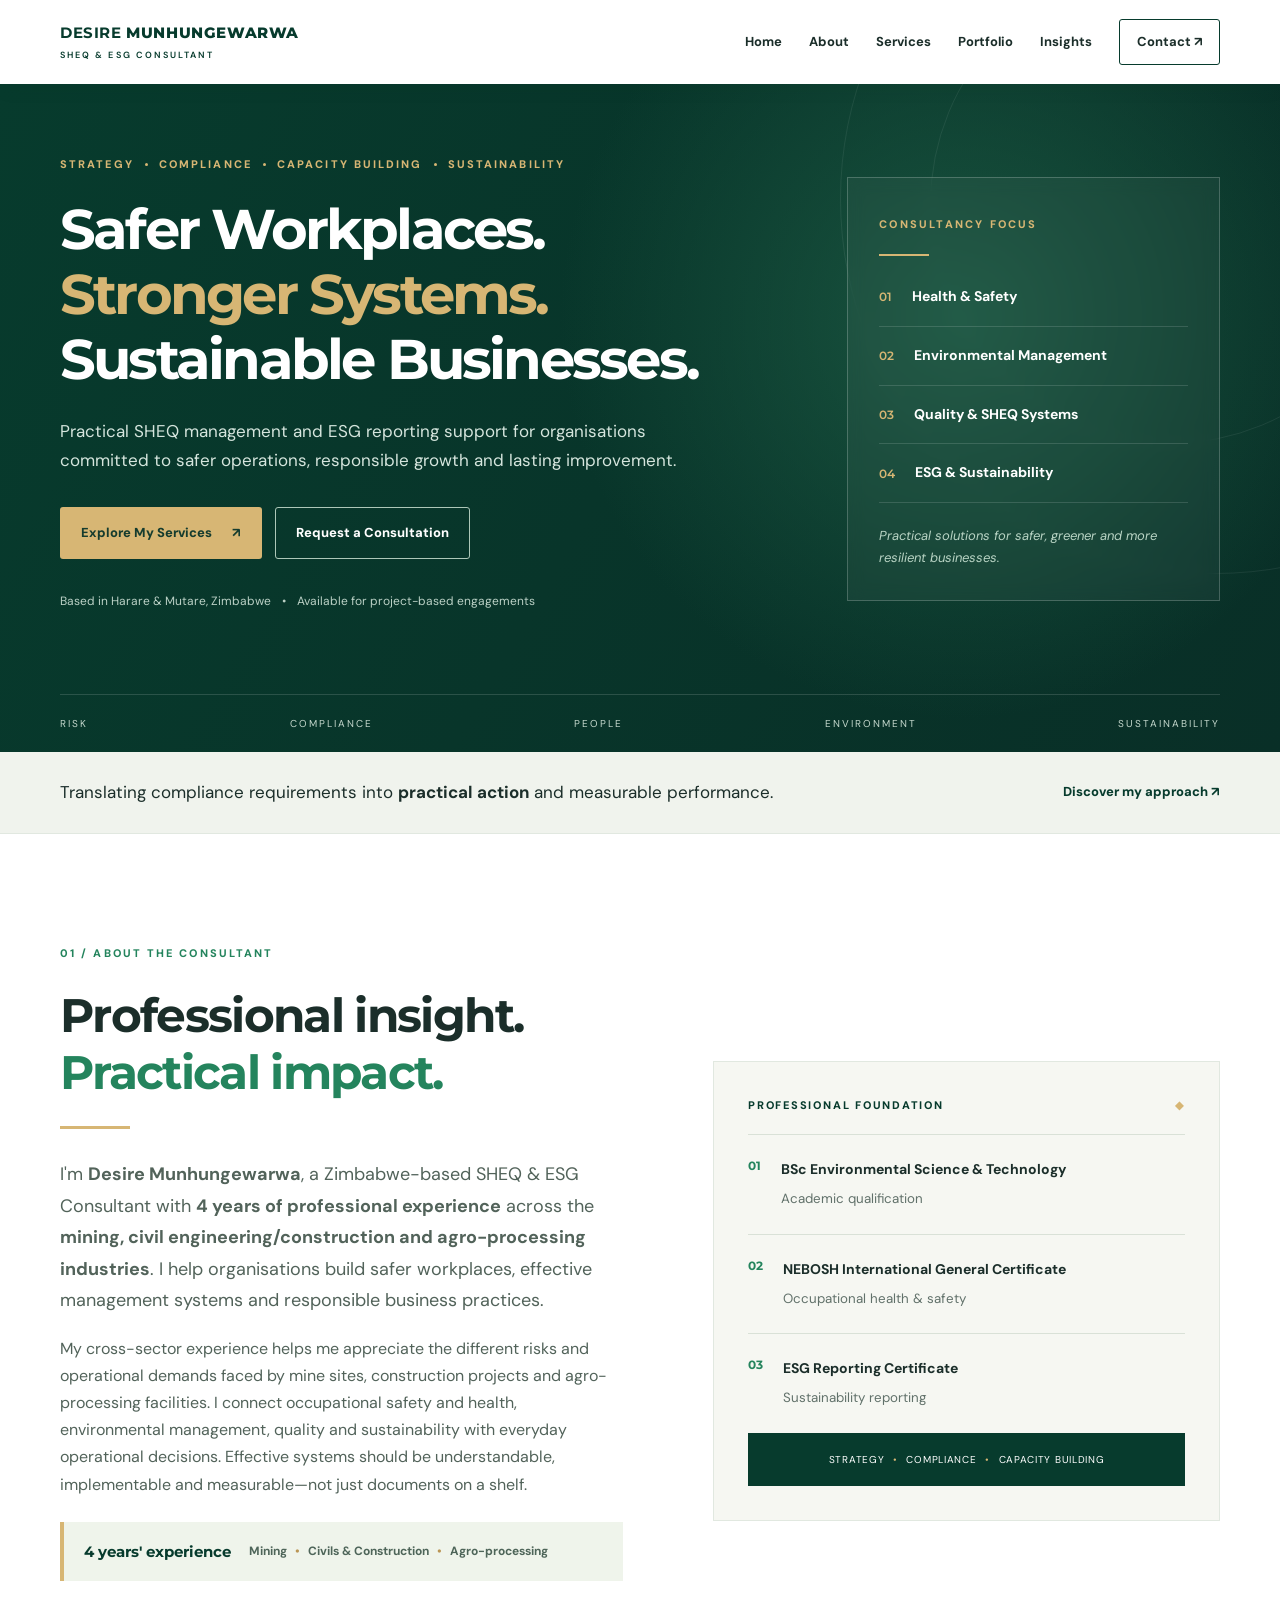
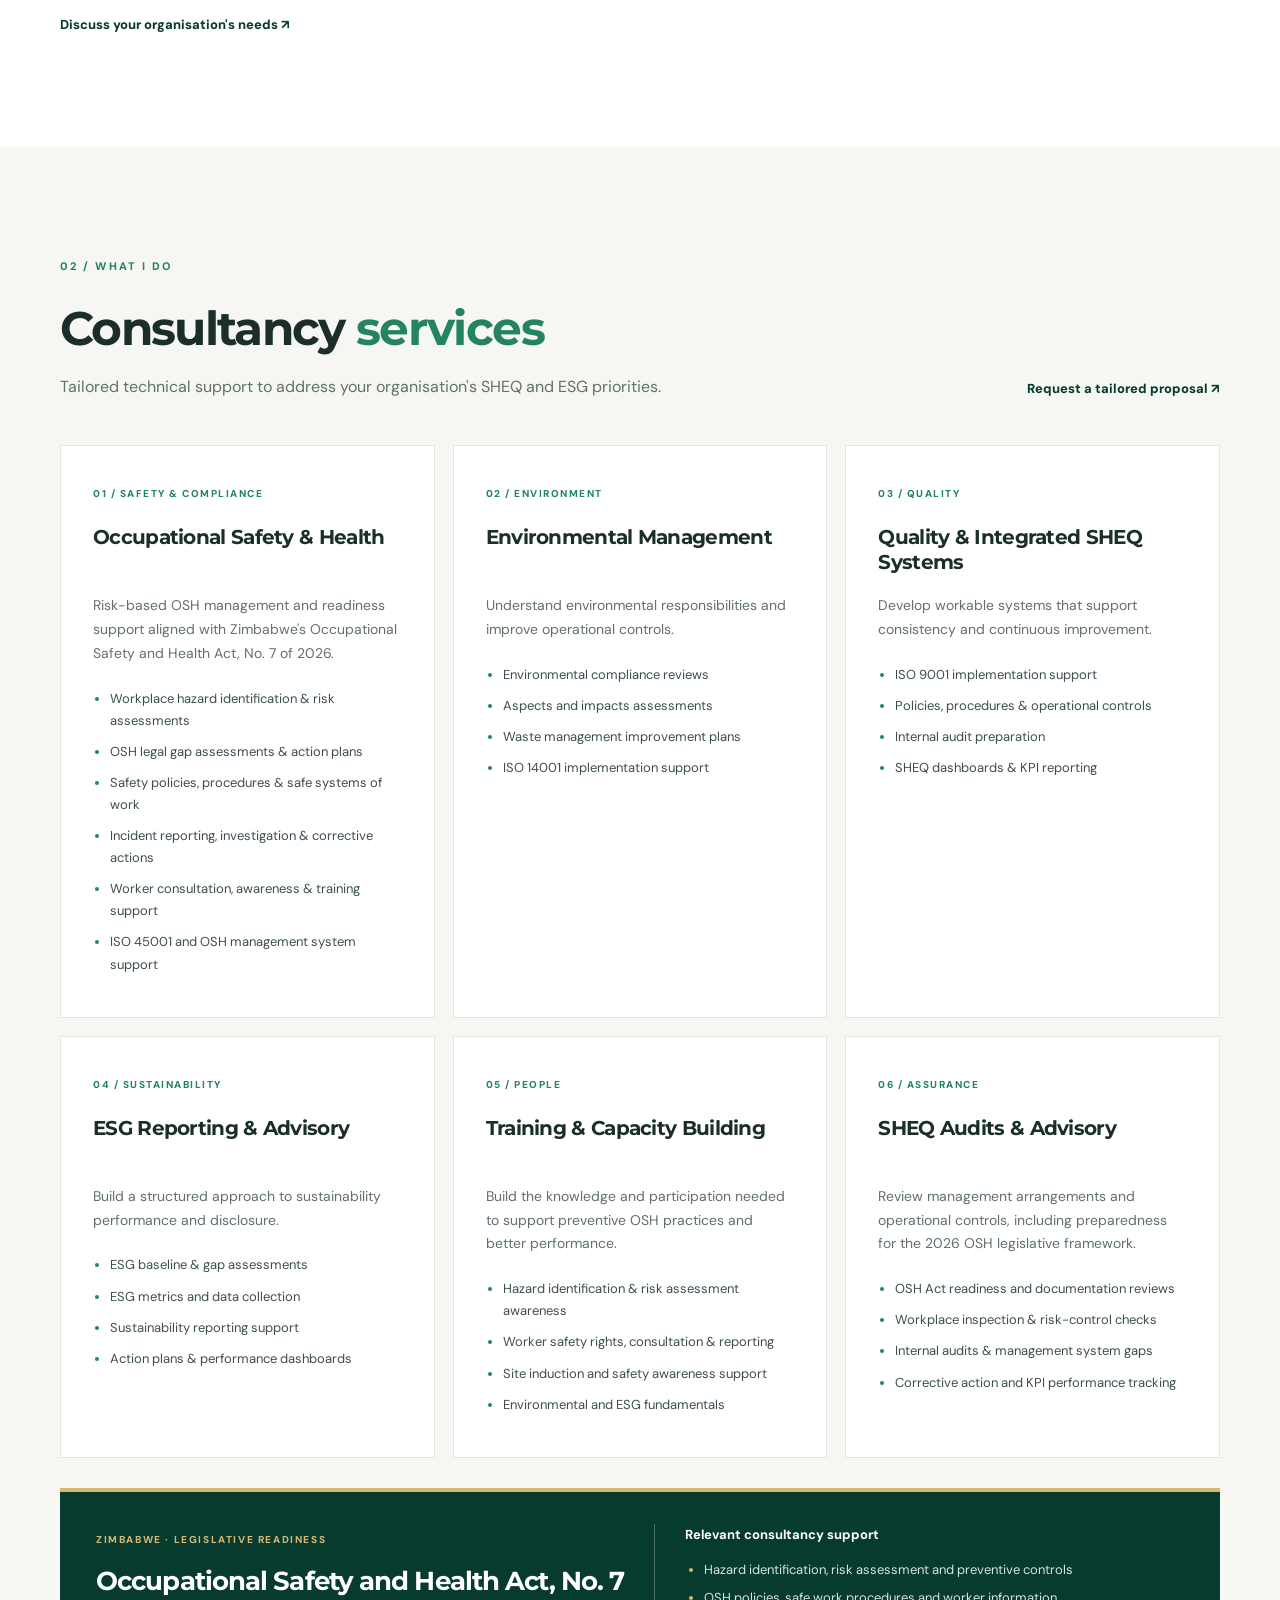
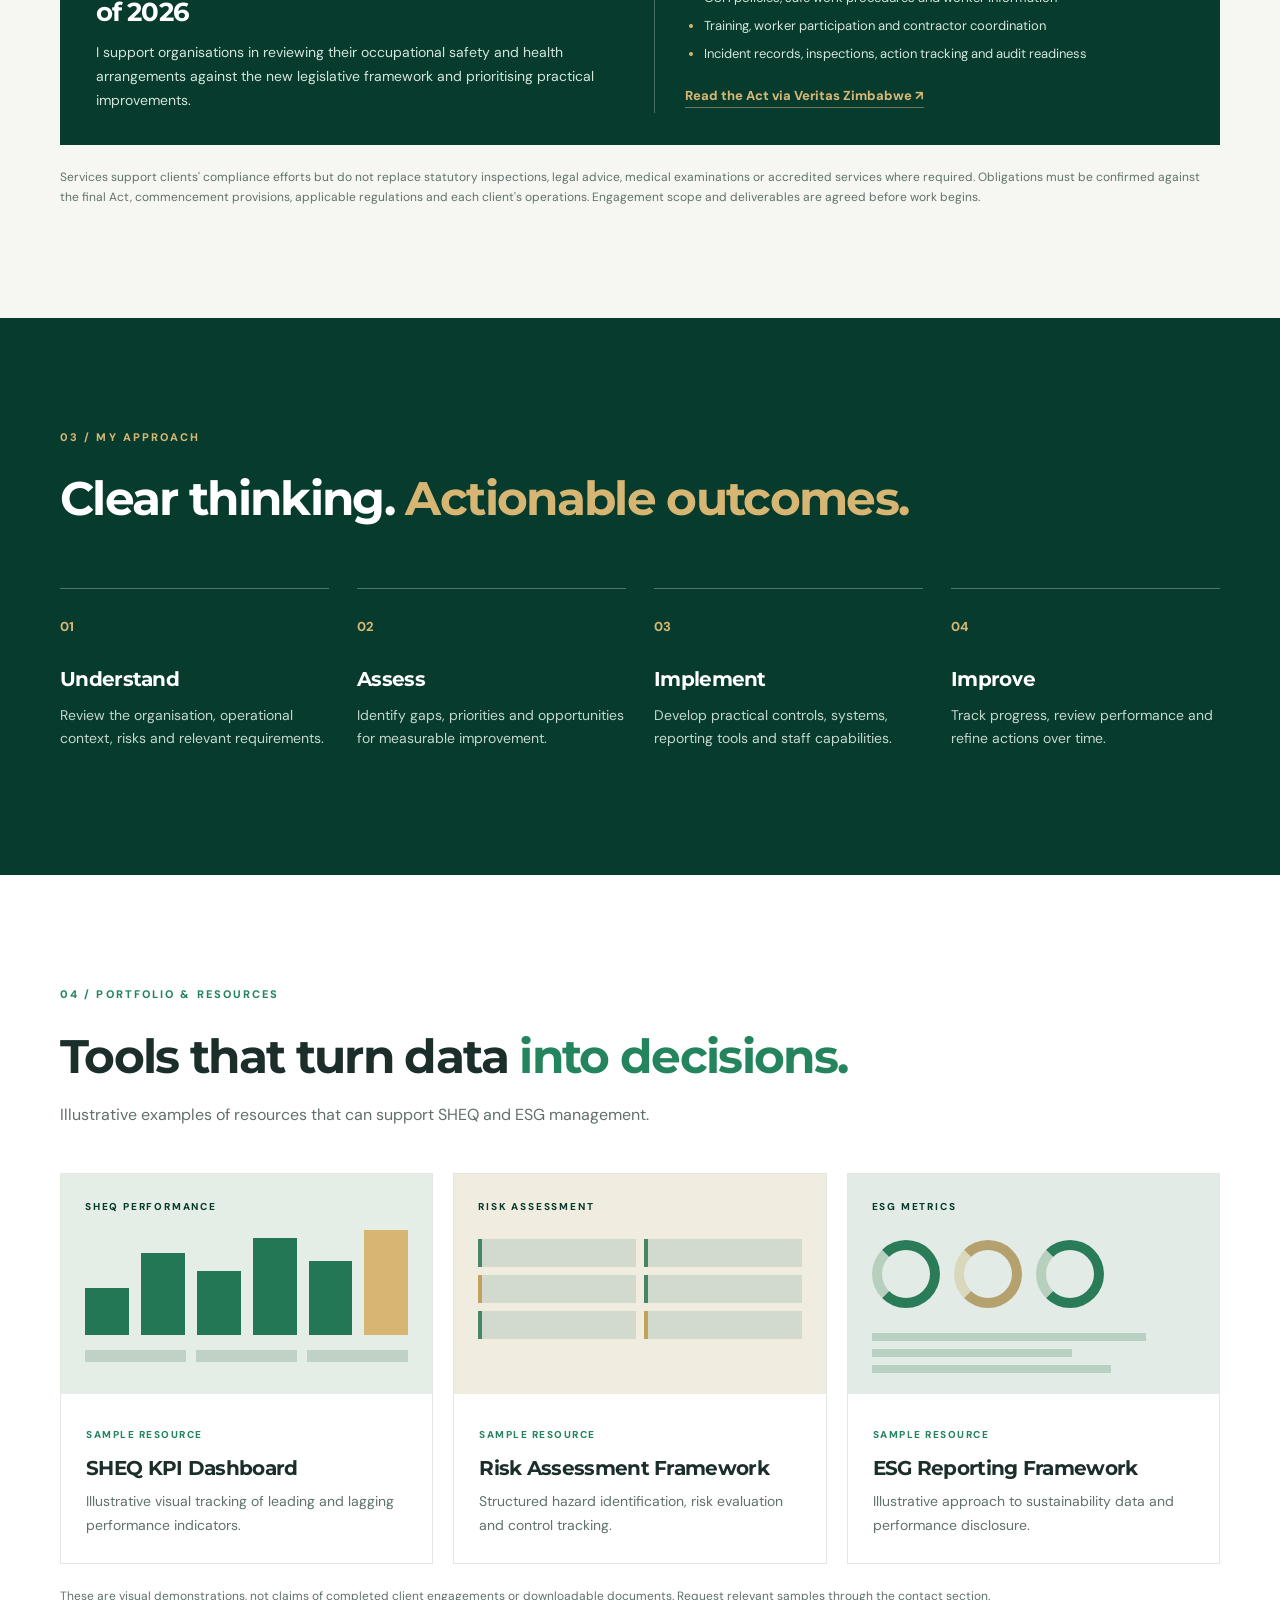
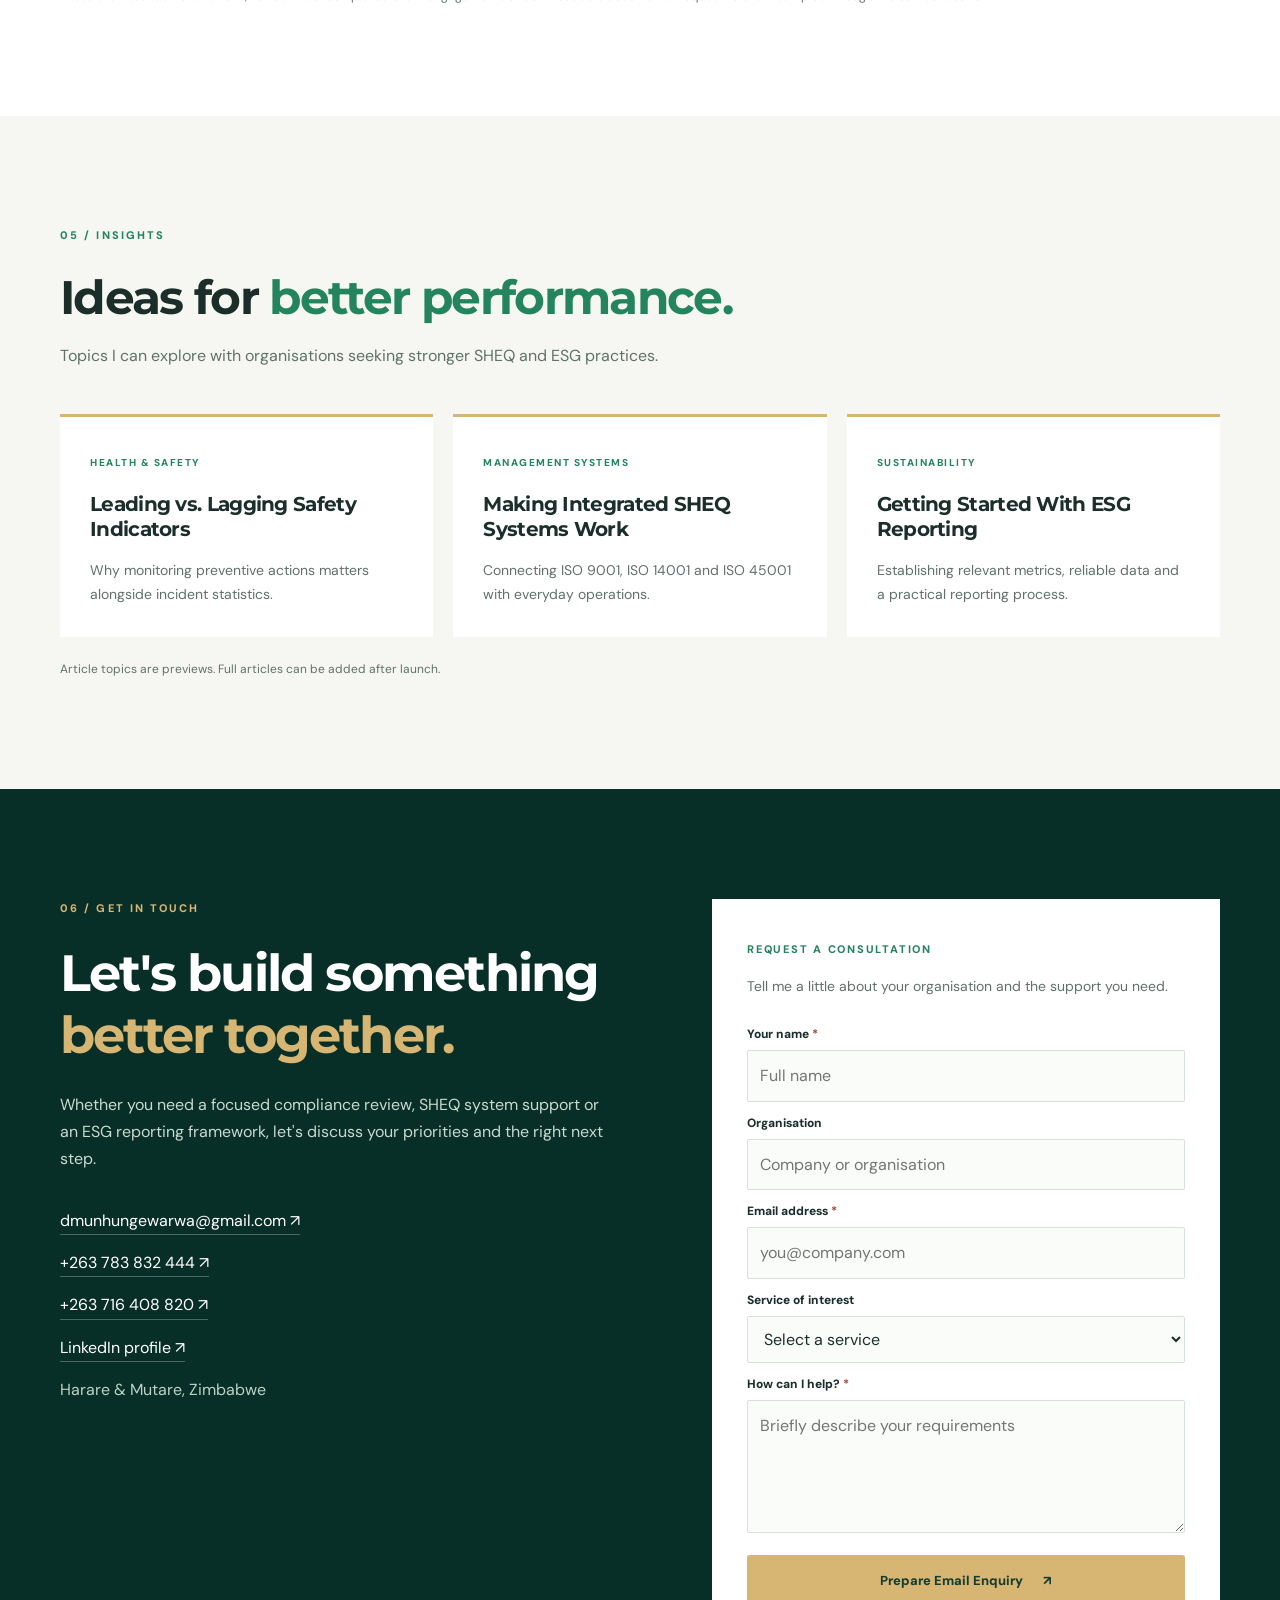
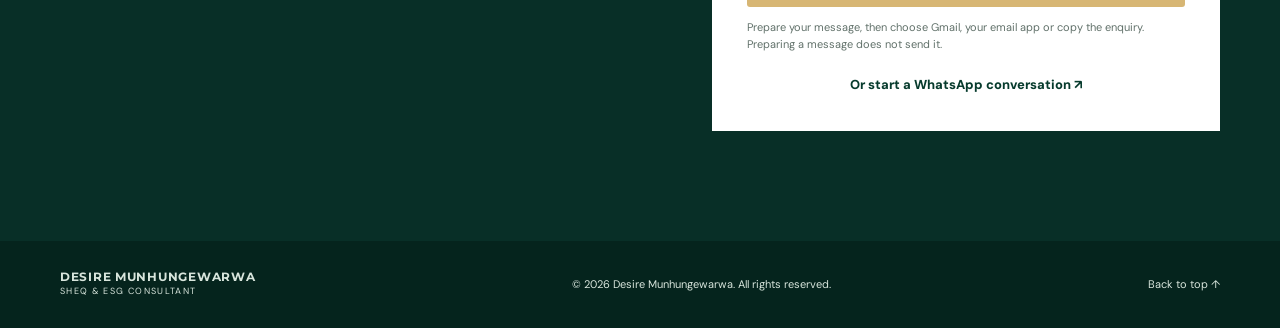
==== index.html @ ed3e6dfd "Add files via upload" ====
<!doctype html>
<html lang="en">
<head>
  <meta charset="utf-8">
  <meta name="viewport" content="width=device-width, initial-scale=1">
  <meta name="theme-color" content="#073b2d">
  <meta name="description" content="Desire Munhungewarwa provides practical SHEQ consultancy, environmental compliance, quality management and ESG reporting support in Zimbabwe.">
  <meta property="og:title" content="Desire Munhungewarwa | SHEQ & ESG Consultant">
  <meta property="og:description" content="Safer workplaces. Stronger systems. Sustainable businesses.">
  <meta property="og:type" content="website">
  <title>Desire Munhungewarwa | SHEQ & ESG Consultant</title>
  <link rel="stylesheet" href="styles.css">
  <script defer src="script.js"></script>
</head>
<body>
<a class="skip" href="#main">Skip to content</a>
<header class="site-header" id="top">
  <div class="container nav-wrap">
    <a class="brand" href="#home" aria-label="Desire Munhungewarwa, home"><span>DESIRE <b>MUNHUNGEWARWA</b></span><small>SHEQ & ESG CONSULTANT</small></a>
    <button class="menu-toggle" type="button" aria-expanded="false" aria-controls="main-nav" aria-label="Open navigation"><span></span><span></span><span></span></button>
    <nav id="main-nav" class="nav" aria-label="Main navigation">
      <a href="#home">Home</a><a href="#about">About</a><a href="#services">Services</a><a href="#portfolio">Portfolio</a><a href="#insights">Insights</a><a class="nav-contact" href="#contact">Contact <span aria-hidden="true">↗</span></a>
    </nav>
  </div>
</header>
<main id="main">
<section id="home" class="hero">
  <div class="hero-orb orb-one" aria-hidden="true"></div><div class="hero-orb orb-two" aria-hidden="true"></div>
  <div class="container hero-grid">
    <div class="hero-content">
      <p class="eyebrow light">STRATEGY <i></i> COMPLIANCE <i></i> CAPACITY BUILDING <i></i> SUSTAINABILITY</p>
      <h1>Safer Workplaces.<br><em>Stronger Systems.</em><br>Sustainable Businesses.</h1>
      <p class="hero-lead">Practical SHEQ management and ESG reporting support for organisations committed to safer operations, responsible growth and lasting improvement.</p>
      <div class="hero-actions"><a class="btn btn-gold" href="#services">Explore My Services <span aria-hidden="true">↗</span></a><a class="btn btn-outline" href="#contact">Request a Consultation</a></div>
      <p class="hero-location">Based in Harare & Mutare, Zimbabwe <span aria-hidden="true">•</span> Available for project-based engagements</p>
    </div>
    <aside class="hero-panel" aria-label="Core consultancy areas">
      <span class="panel-kicker">CONSULTANCY FOCUS</span><div class="panel-rule"></div>
      <div class="focus-item"><span>01</span><strong>Health & Safety</strong></div><div class="focus-item"><span>02</span><strong>Environmental Management</strong></div><div class="focus-item"><span>03</span><strong>Quality & SHEQ Systems</strong></div><div class="focus-item"><span>04</span><strong>ESG & Sustainability</strong></div>
      <p>Practical solutions for safer, greener and more resilient businesses.</p>
    </aside>
  </div>
  <div class="hero-bottom container"><span>RISK</span><span>COMPLIANCE</span><span>PEOPLE</span><span>ENVIRONMENT</span><span>SUSTAINABILITY</span></div>
</section>
<section class="intro-band" aria-label="Value proposition"><div class="container intro-band-inner"><p>Translating compliance requirements into <strong>practical action</strong> and measurable performance.</p><a href="#about">Discover my approach <span aria-hidden="true">↗</span></a></div></section>
<section id="about" class="section about-section"><div class="container two-col">
  <div><p class="eyebrow">01 / ABOUT THE CONSULTANT</p><h2>Professional insight.<br><span class="accent">Practical impact.</span></h2><div class="gold-line"></div><p class="section-lead">I'm <strong>Desire Munhungewarwa</strong>, a Zimbabwe-based SHEQ &amp; ESG Consultant with <strong>4 years of professional experience</strong> across the <strong>mining, civil engineering/construction and agro-processing industries</strong>. I help organisations build safer workplaces, effective management systems and responsible business practices.</p><p>My cross-sector experience helps me appreciate the different risks and operational demands faced by mine sites, construction projects and agro-processing facilities. I connect occupational safety and health, environmental management, quality and sustainability with everyday operational decisions. Effective systems should be understandable, implementable and measurable—not just documents on a shelf.</p><div class="experience-ribbon" aria-label="Four years experience in three industries"><strong>4 years' experience</strong><span>Mining <b>•</b> Civils &amp; Construction <b>•</b> Agro-processing</span></div><a class="text-link" href="#contact">Discuss your organisation's needs <span aria-hidden="true">↗</span></a></div>
  <div class="credentials"><div class="credential-head"><span>PROFESSIONAL FOUNDATION</span><span class="small-diamond" aria-hidden="true">◆</span></div><div class="credential"><span class="credential-number">01</span><div><strong>BSc Environmental Science & Technology</strong><small>Academic qualification</small></div></div><div class="credential"><span class="credential-number">02</span><div><strong>NEBOSH International General Certificate</strong><small>Occupational health & safety</small></div></div><div class="credential"><span class="credential-number">03</span><div><strong>ESG Reporting Certificate</strong><small>Sustainability reporting</small></div></div><div class="credential-footer">STRATEGY <span>•</span> COMPLIANCE <span>•</span> CAPACITY BUILDING</div></div>
</div></section>
<section id="services" class="section services-section"><div class="container"><div class="section-heading"><div><p class="eyebrow">02 / WHAT I DO</p><h2>Consultancy <span class="accent">services</span></h2><p>Tailored technical support to address your organisation's SHEQ and ESG priorities.</p></div><a class="text-link" href="#contact">Request a tailored proposal ↗</a></div>
<div class="service-grid">
<article class="service-card"><span class="service-no">01 / SAFETY &amp; COMPLIANCE</span><h3>Occupational Safety &amp; Health</h3><p>Risk-based OSH management and readiness support aligned with Zimbabwe's Occupational Safety and Health Act, No. 7 of 2026.</p><ul><li>Workplace hazard identification &amp; risk assessments</li><li>OSH legal gap assessments &amp; action plans</li><li>Safety policies, procedures &amp; safe systems of work</li><li>Incident reporting, investigation &amp; corrective actions</li><li>Worker consultation, awareness &amp; training support</li><li>ISO 45001 and OSH management system support</li></ul></article>
<article class="service-card"><span class="service-no">02 / ENVIRONMENT</span><h3>Environmental Management</h3><p>Understand environmental responsibilities and improve operational controls.</p><ul><li>Environmental compliance reviews</li><li>Aspects and impacts assessments</li><li>Waste management improvement plans</li><li>ISO 14001 implementation support</li></ul></article>
<article class="service-card"><span class="service-no">03 / QUALITY</span><h3>Quality & Integrated SHEQ Systems</h3><p>Develop workable systems that support consistency and continuous improvement.</p><ul><li>ISO 9001 implementation support</li><li>Policies, procedures & operational controls</li><li>Internal audit preparation</li><li>SHEQ dashboards & KPI reporting</li></ul></article>
<article class="service-card"><span class="service-no">04 / SUSTAINABILITY</span><h3>ESG Reporting & Advisory</h3><p>Build a structured approach to sustainability performance and disclosure.</p><ul><li>ESG baseline & gap assessments</li><li>ESG metrics and data collection</li><li>Sustainability reporting support</li><li>Action plans & performance dashboards</li></ul></article>
<article class="service-card"><span class="service-no">05 / PEOPLE</span><h3>Training &amp; Capacity Building</h3><p>Build the knowledge and participation needed to support preventive OSH practices and better performance.</p><ul><li>Hazard identification &amp; risk assessment awareness</li><li>Worker safety rights, consultation &amp; reporting</li><li>Site induction and safety awareness support</li><li>Environmental and ESG fundamentals</li></ul></article>
<article class="service-card"><span class="service-no">06 / ASSURANCE</span><h3>SHEQ Audits &amp; Advisory</h3><p>Review management arrangements and operational controls, including preparedness for the 2026 OSH legislative framework.</p><ul><li>OSH Act readiness and documentation reviews</li><li>Workplace inspection &amp; risk-control checks</li><li>Internal audits &amp; management system gaps</li><li>Corrective action and KPI performance tracking</li></ul></article>
</div>
<aside class="osh-law-panel" aria-labelledby="osh-law-heading">
  <div class="osh-law-head"><span class="law-kicker">ZIMBABWE · LEGISLATIVE READINESS</span><h3 id="osh-law-heading">Occupational Safety and Health Act, No. 7 of 2026</h3><p>I support organisations in reviewing their occupational safety and health arrangements against the new legislative framework and prioritising practical improvements.</p></div>
  <div class="osh-law-details"><strong>Relevant consultancy support</strong><ul><li>Hazard identification, risk assessment and preventive controls</li><li>OSH policies, safe work procedures and worker information</li><li>Training, worker participation and contractor coordination</li><li>Incident records, inspections, action tracking and audit readiness</li></ul><a href="https://veritaszim.net/node/8125" target="_blank" rel="noopener noreferrer">Read the Act via Veritas Zimbabwe <span aria-hidden="true">↗</span></a></div>
</aside>
<p class="service-note">Services support clients' compliance efforts but do not replace statutory inspections, legal advice, medical examinations or accredited services where required. Obligations must be confirmed against the final Act, commencement provisions, applicable regulations and each client's operations. Engagement scope and deliverables are agreed before work begins.</p></div></section>
<section class="approach-section section"><div class="container"><p class="eyebrow light">03 / MY APPROACH</p><h2>Clear thinking. <em>Actionable outcomes.</em></h2><div class="approach-grid"><div><span>01</span><h3>Understand</h3><p>Review the organisation, operational context, risks and relevant requirements.</p></div><div><span>02</span><h3>Assess</h3><p>Identify gaps, priorities and opportunities for measurable improvement.</p></div><div><span>03</span><h3>Implement</h3><p>Develop practical controls, systems, reporting tools and staff capabilities.</p></div><div><span>04</span><h3>Improve</h3><p>Track progress, review performance and refine actions over time.</p></div></div></div></section>
<section id="portfolio" class="section portfolio-section"><div class="container"><div class="section-heading"><div><p class="eyebrow">04 / PORTFOLIO & RESOURCES</p><h2>Tools that turn data <span class="accent">into decisions.</span></h2><p>Illustrative examples of resources that can support SHEQ and ESG management.</p></div></div><div class="portfolio-grid"><article class="portfolio-card"><div class="portfolio-visual visual-dashboard" aria-hidden="true"><div class="mock-label">SHEQ PERFORMANCE</div><div class="mock-bars"><i></i><i></i><i></i><i></i><i></i><i></i></div><div class="mock-mini"><b></b><b></b><b></b></div></div><div class="portfolio-body"><span>SAMPLE RESOURCE</span><h3>SHEQ KPI Dashboard</h3><p>Illustrative visual tracking of leading and lagging performance indicators.</p></div></article><article class="portfolio-card"><div class="portfolio-visual visual-audit" aria-hidden="true"><div class="mock-label">RISK ASSESSMENT</div><div class="mock-table"><b></b><b></b><b></b><b></b><b></b><b></b></div></div><div class="portfolio-body"><span>SAMPLE RESOURCE</span><h3>Risk Assessment Framework</h3><p>Structured hazard identification, risk evaluation and control tracking.</p></div></article><article class="portfolio-card"><div class="portfolio-visual visual-esg" aria-hidden="true"><div class="mock-label">ESG METRICS</div><div class="mock-circles"><b></b><b></b><b></b></div><div class="mock-lines"><i></i><i></i><i></i></div></div><div class="portfolio-body"><span>SAMPLE RESOURCE</span><h3>ESG Reporting Framework</h3><p>Illustrative approach to sustainability data and performance disclosure.</p></div></article></div><p class="portfolio-note">These are visual demonstrations, not claims of completed client engagements or downloadable documents. Request relevant samples through the contact section.</p></div></section>
<section id="insights" class="section insights-section"><div class="container"><div class="section-heading"><div><p class="eyebrow">05 / INSIGHTS</p><h2>Ideas for <span class="accent">better performance.</span></h2><p>Topics I can explore with organisations seeking stronger SHEQ and ESG practices.</p></div></div><div class="insight-grid"><article><span>HEALTH & SAFETY</span><h3>Leading vs. Lagging Safety Indicators</h3><p>Why monitoring preventive actions matters alongside incident statistics.</p></article><article><span>MANAGEMENT SYSTEMS</span><h3>Making Integrated SHEQ Systems Work</h3><p>Connecting ISO 9001, ISO 14001 and ISO 45001 with everyday operations.</p></article><article><span>SUSTAINABILITY</span><h3>Getting Started With ESG Reporting</h3><p>Establishing relevant metrics, reliable data and a practical reporting process.</p></article></div><p class="portfolio-note">Article topics are previews. Full articles can be added after launch.</p></div></section>
<section id="contact" class="section contact-section"><div class="container contact-grid"><div><p class="eyebrow light">06 / GET IN TOUCH</p><h2>Let's build something <em>better together.</em></h2><p>Whether you need a focused compliance review, SHEQ system support or an ESG reporting framework, let's discuss your priorities and the right next step.</p><div class="contact-links"><a href="mailto:dmunhungewarwa@gmail.com">dmunhungewarwa@gmail.com ↗</a><a href="tel:+263783832444">+263 783 832 444 ↗</a><a href="tel:+263716408820">+263 716 408 820 ↗</a><a href="https://www.linkedin.com/in/desire-munhungewarwa" target="_blank" rel="noopener noreferrer">LinkedIn profile ↗</a><span>Harare & Mutare, Zimbabwe</span></div></div><div class="contact-card"><span class="contact-card-title">REQUEST A CONSULTATION</span><p>Tell me a little about your organisation and the support you need.</p><form id="enquiry-form"><label for="name">Your name <span>*</span></label><input id="name" name="name" autocomplete="name" required maxlength="120" placeholder="Full name"><label for="organisation">Organisation</label><input id="organisation" name="organisation" maxlength="150" placeholder="Company or organisation"><label for="email">Email address <span>*</span></label><input id="email" name="email" type="email" autocomplete="email" required maxlength="180" placeholder="you@company.com"><label for="service">Service of interest</label><select id="service" name="service"><option value="General consultancy enquiry">Select a service</option><option>Occupational Safety &amp; Health / OSH Act 2026 Readiness</option><option>Environmental Management</option><option>Quality & Integrated SHEQ Systems</option><option>ESG Reporting & Advisory</option><option>Training & Capacity Building</option><option>SHEQ Audits & Advisory</option></select><label for="message">How can I help? <span>*</span></label><textarea id="message" name="message" required maxlength="2000" rows="4" placeholder="Briefly describe your requirements"></textarea><button class="btn btn-gold submit-btn" type="submit">Prepare Email Enquiry <span aria-hidden="true">↗</span></button><small>Prepare your message, then choose Gmail, your email app or copy the enquiry. Preparing a message does not send it.</small></form>
<div id="enquiry-result" class="enquiry-result" hidden aria-live="polite">
  <h3>Your enquiry is ready</h3><p>Choose how you would like to send it. No enquiry has been sent yet.</p>
  <div class="enquiry-actions">
    <a id="gmail-compose" class="btn btn-gold" href="https://mail.google.com/" target="_blank" rel="noopener noreferrer">Open in Gmail <span aria-hidden="true">↗</span></a>
    <a id="email-compose" class="btn btn-secondary" href="mailto:dmunhungewarwa@gmail.com">Use email app <span aria-hidden="true">↗</span></a>
    <button id="copy-enquiry" class="btn btn-secondary" type="button">Copy message</button>
  </div>
  <label for="enquiry-preview">Enquiry preview (you can select and copy this text)</label><textarea id="enquiry-preview" rows="9" readonly spellcheck="false"></textarea>
  <p id="copy-status" class="copy-status" role="status"></p>
</div>
<a class="whatsapp-link" href="https://wa.me/263783832444?text=Hello%20Desire%2C%20I%20would%20like%20to%20enquire%20about%20your%20SHEQ%20%26%20ESG%20consultancy%20services." target="_blank" rel="noopener noreferrer">Or start a WhatsApp conversation ↗</a></div></div></section>
</main>
<footer class="footer"><div class="container footer-inner"><div><strong>DESIRE MUNHUNGEWARWA</strong><small>SHEQ & ESG CONSULTANT</small></div><p>© <span id="year">2026</span> Desire Munhungewarwa. All rights reserved.</p><a href="#top">Back to top ↑</a></div></footer>
</body></html>
---- styles.css ----
@import url('https://fonts.googleapis.com/css2?family=DM+Sans:wght@400;500;600;700&family=Montserrat:wght@400;500;600;700;800&display=swap');
:root{--green:#073b2d;--green2:#0e503c;--accent:#24845d;--gold:#d7b674;--ink:#1b2e2a;--muted:#61716a;--cream:#f6f7f2;--line:#e1e8e0}*{box-sizing:border-box}html{scroll-behavior:smooth;scroll-padding-top:84px}body{margin:0;color:var(--ink);background:#fff;font:16px/1.7 'DM Sans',Arial,sans-serif}h1,h2,h3,p{margin-top:0}h1,h2,h3{font-family:Montserrat,Arial,sans-serif;line-height:1.22;letter-spacing:-.035em}h2{font-size:clamp(2rem,3.7vw,3.5rem);margin-bottom:24px}h3{font-size:1.25rem}a{color:inherit;text-decoration:none}a:hover{color:var(--accent)}button,input,select,textarea{font:inherit}button,a,input,select,textarea{outline-offset:3px}.container{width:min(1160px,calc(100% - 48px));margin:auto}.skip{position:absolute;left:12px;top:-100px;background:#fff;padding:10px;z-index:100}.skip:focus{top:10px}.site-header{position:sticky;top:0;z-index:30;background:#fff;box-shadow:0 2px 20px #0b322015}.nav-wrap{height:84px;display:flex;align-items:center;justify-content:space-between;gap:20px}.brand{display:flex;flex-direction:column;line-height:1.2;color:var(--green);letter-spacing:.04em;white-space:nowrap;font:700 15px Montserrat,Arial,sans-serif}.brand b{font-weight:800}.brand small{font:600 9px 'DM Sans',Arial,sans-serif;letter-spacing:.23em;margin-top:7px}.nav{display:flex;align-items:center;gap:27px}.nav a{font-size:13px;font-weight:700}.nav-contact{border:1px solid var(--green);padding:11px 17px;border-radius:3px}.nav-contact:hover{background:var(--green);color:white}.menu-toggle{display:none}.hero{background:radial-gradient(circle at 75% 35%,#19543f 0%,transparent 38%),linear-gradient(120deg,#073b2d,#092f27);color:white;position:relative;overflow:hidden}.hero-orb{position:absolute;border:1px solid #ffffff12;border-radius:50%;pointer-events:none}.orb-one{width:750px;height:750px;right:-310px;top:-260px}.orb-two{width:480px;height:480px;right:-130px;top:-120px}.hero-grid{min-height:610px;display:grid;grid-template-columns:1.55fr 0.8fr;gap:65px;align-items:center;padding-top:65px;padding-bottom:65px;position:relative}.eyebrow{font-size:11px;font-weight:800;letter-spacing:.19em;color:var(--accent);margin-bottom:24px}.eyebrow.light{color:var(--gold)}.eyebrow i{display:inline-block;width:3px;height:3px;background:currentColor;border-radius:50%;vertical-align:middle;margin:0 6px}.hero h1{font-size:clamp(2.55rem,4.35vw,4.8rem);letter-spacing:-.05em;line-height:1.16;margin:0 0 26px}.hero h1 em,.approach-section h2 em,.contact-section h2 em{font-style:normal;color:var(--gold)}.hero-lead{max-width:640px;color:#d5e5dd;font-size:17px}.hero-actions{display:flex;gap:13px;flex-wrap:wrap;margin:32px 0}.btn{display:inline-flex;justify-content:center;align-items:center;gap:20px;border-radius:3px;padding:14px 20px;font-weight:800;font-size:13px;cursor:pointer;transition:transform .2s,background .2s;border:1px solid transparent}.btn:hover{transform:translateY(-2px)}.btn-gold{background:var(--gold);color:#153c2e}.btn-gold:hover{background:#e6c98f;color:#153c2e}.btn-outline{border-color:#adc7b8;color:white}.btn-outline:hover{background:#fff;color:var(--green)}.hero-location{font-size:12px;color:#bbd1c6}.hero-location span{margin:0 8px}.hero-panel{background:#ffffff0b;border:1px solid #ffffff35;backdrop-filter:blur(8px);padding:31px}.panel-kicker{font-size:11px;font-weight:800;letter-spacing:.2em;color:var(--gold)}.panel-rule{height:2px;background:var(--gold);width:50px;margin:18px 0 12px}.focus-item{display:flex;align-items:center;gap:20px;border-bottom:1px solid #ffffff23;padding:17px 0}.focus-item span{font:600 12px Montserrat;color:var(--gold)}.focus-item strong{font-size:14px}.hero-panel p{font-style:italic;color:#b9d4c4;font-size:13px;margin:22px 0 0}.hero-bottom{display:flex;justify-content:space-between;gap:10px;border-top:1px solid #ffffff24;padding:20px 0;font-size:10px;letter-spacing:.2em;color:#c5d8cd}.intro-band{background:#f0f3ed;border-bottom:1px solid var(--line)}.intro-band-inner{display:flex;align-items:center;justify-content:space-between;gap:20px;padding:26px 0}.intro-band p{margin:0;font-size:17px}.intro-band a,.text-link{font-weight:800;color:var(--green);font-size:13px;white-space:nowrap}.section{padding:110px 0}.two-col{display:grid;grid-template-columns:1fr 0.9fr;gap:90px;align-items:center}.accent{color:var(--accent)}.gold-line{width:70px;height:3px;background:var(--gold);margin-bottom:30px}.section-lead{font-size:18px;line-height:1.75}.about-section p:not(.eyebrow){color:#52635a}.about-section .text-link{display:inline-block;margin-top:15px}.credentials{background:var(--cream);border:1px solid var(--line);padding:34px}.credential-head{display:flex;justify-content:space-between;font-size:11px;letter-spacing:.16em;font-weight:800;color:var(--green);padding-bottom:20px}.small-diamond{color:var(--gold)}.credential{display:flex;gap:20px;padding:23px 0;border-top:1px solid #d9e1d7}.credential-number{font:700 12px Montserrat;color:var(--accent)}.credential strong{display:block;font-size:14px}.credential small{display:block;color:var(--muted);margin-top:6px}.credential-footer{background:var(--green);color:#fff;padding:18px;text-align:center;font-size:10px;letter-spacing:.07em}.credential-footer span{color:var(--gold);margin:0 5px}.services-section,.insights-section{background:var(--cream)}.section-heading{display:flex;justify-content:space-between;align-items:end;gap:30px;margin-bottom:45px}.section-heading h2{margin-bottom:15px}.section-heading p:not(.eyebrow){color:var(--muted);max-width:650px;margin:0}.service-grid{display:grid;grid-template-columns:repeat(3,1fr);gap:18px}.service-card{background:#fff;border:1px solid var(--line);padding:32px;transition:box-shadow .2s,transform .2s}.service-card:hover{box-shadow:0 18px 35px #113e2515;transform:translateY(-3px)}.service-no{font-size:10px;letter-spacing:.15em;color:var(--accent);font-weight:800}.service-card h3{margin:20px 0 15px;min-height:54px}.service-card p{color:var(--muted);font-size:14px}.service-card ul{padding-left:17px;margin:22px 0 0;color:#3d5048;font-size:13px}.service-card li{padding-bottom:9px}.service-card li::marker{color:var(--accent)}.service-note,.portfolio-note{color:var(--muted);font-size:12px;margin:22px 0 0}.approach-section{background:var(--green);color:white}.approach-section h2{max-width:850px}.approach-grid{display:grid;grid-template-columns:repeat(4,1fr);gap:28px;margin-top:60px}.approach-grid>div{border-top:1px solid #ffffff4a;padding-top:23px}.approach-grid span{color:var(--gold);font-size:13px;font-weight:800}.approach-grid h3{margin:28px 0 12px}.approach-grid p{font-size:14px;color:#c3d7cd}.portfolio-grid,.insight-grid{display:grid;grid-template-columns:repeat(3,1fr);gap:20px}.portfolio-card{border:1px solid var(--line);background:#fff}.portfolio-visual{height:220px;padding:24px;overflow:hidden;position:relative}.visual-dashboard{background:#e5eee6}.visual-audit{background:#f1ece0}.visual-esg{background:#e2ebe6}.mock-label{font-size:10px;letter-spacing:.18em;color:var(--green);font-weight:800}.mock-bars{height:105px;display:flex;align-items:end;gap:12px;margin:15px 0}.mock-bars i{flex:1;background:#237754;height:45%}.mock-bars i:nth-child(2){height:78%}.mock-bars i:nth-child(3){height:61%}.mock-bars i:nth-child(4){height:92%}.mock-bars i:nth-child(5){height:70%}.mock-bars i:nth-child(6){height:100%;background:var(--gold)}.mock-mini{display:flex;gap:10px}.mock-mini b{height:12px;flex:1;background:#bfd2c5}.mock-table{display:grid;grid-template-columns:1fr 1fr;gap:8px;margin-top:24px}.mock-table b{height:28px;background:#d2d9cd;border-left:4px solid #468565}.mock-table b:nth-child(3),.mock-table b:nth-child(6){border-left-color:#c3a05c}.mock-circles{display:flex;gap:14px;margin:25px 0}.mock-circles b{height:68px;width:68px;border:10px solid #2a7c58;border-left-color:#b7d0bd;border-radius:50%}.mock-circles b:nth-child(2){border-color:#b5a16e;border-left-color:#d9d7bc}.mock-lines i{display:block;background:#b9d1c3;height:8px;margin-bottom:8px;width:85%}.mock-lines i:nth-child(2){width:62%}.mock-lines i:nth-child(3){width:74%}.portfolio-body{padding:25px}.portfolio-body span,.insight-grid span{font-size:10px;color:var(--accent);font-weight:800;letter-spacing:.15em}.portfolio-body h3{margin:10px 0}.portfolio-body p,.insight-grid p{font-size:14px;color:var(--muted);margin:0}.insight-grid article{background:white;padding:30px;border-top:3px solid var(--gold)}.insight-grid h3{margin:18px 0}.contact-section{background:#082f27;color:white}.contact-grid{display:grid;grid-template-columns:1fr 0.92fr;gap:100px}.contact-section h2{font-size:clamp(2.2rem,4vw,4rem)}.contact-section p{color:#c8d9d0}.contact-links{display:flex;flex-direction:column;align-items:flex-start;gap:14px;margin-top:35px}.contact-links a{color:white;border-bottom:1px solid #ffffff45}.contact-links a:hover{color:var(--gold)}.contact-links span{color:#bbd2c6}.contact-card{background:white;color:var(--ink);padding:35px}.contact-card-title{font-size:11px;letter-spacing:.16em;font-weight:800;color:var(--accent)}.contact-card p{color:var(--muted);font-size:14px;margin-top:14px}.contact-card form{display:flex;flex-direction:column}.contact-card label{font-size:12px;font-weight:800;margin:11px 0 6px}.contact-card label span{color:#9d4a35}.contact-card input,.contact-card select,.contact-card textarea{width:100%;border:1px solid #d7e1d9;border-radius:2px;background:#fafcf9;padding:11px 12px;color:var(--ink)}.contact-card textarea{resize:vertical}.submit-btn{margin-top:22px}.contact-card small{font-size:11px;color:var(--muted);margin-top:12px;line-height:1.5}.whatsapp-link{display:block;text-align:center;margin-top:22px;color:var(--green);font-size:13px;font-weight:800}.footer{background:#05241d;color:#d8e5dc}.footer-inner{display:flex;justify-content:space-between;align-items:center;gap:20px;padding:28px 0}.footer-inner>div{display:flex;flex-direction:column}.footer strong{font:700 12px Montserrat;letter-spacing:.06em}.footer small{font-size:9px;letter-spacing:.15em}.footer p,.footer a{font-size:11px;margin:0}.footer a:hover{color:var(--gold)}

/* Client testimonials — reserved for authentic, permissioned feedback */
.testimonials-section{background:#f3f6f0}
.testimonials-heading{margin-bottom:24px}
.testimonial-notice{border-left:3px solid var(--gold);background:#fff;padding:15px 18px;font-size:13px;line-height:1.6;color:#516258;margin-bottom:28px}
.testimonial-notice strong{color:var(--green)}
.testimonials-grid{display:grid;grid-template-columns:repeat(3,minmax(0,1fr));gap:20px}
.testimonial-card{min-width:0;display:flex;flex-direction:column;background:#fff;border:1px solid #dce6dd;padding:30px 27px 25px;box-shadow:0 12px 30px #143b2720}
.testimonial-top{display:flex;align-items:flex-start;justify-content:space-between;gap:12px;border-bottom:1px solid var(--line);padding-bottom:15px}
.testimonial-category{font-size:10px;font-weight:800;letter-spacing:.14em;color:var(--accent);line-height:1.5}
.testimonial-mark{font-family:Georgia,serif;font-size:60px;line-height:.75;color:#d6b579}
.testimonial-placeholder{flex:1;min-height:143px;margin:27px 0;color:#3c5147;font-size:15px;line-height:1.75;font-style:italic}
.testimonial-attribution{display:flex;gap:13px;align-items:center;border-top:1px solid var(--line);padding-top:21px}
.testimonial-avatar{flex:0 0 39px;width:39px;height:39px;display:grid;place-items:center;border-radius:50%;background:#eaf1e9;color:var(--green);font-size:11px;font-weight:800}
.testimonial-attribution strong{display:block;font-size:13px;color:var(--ink)}
.testimonial-attribution small{display:block;font-size:11px;line-height:1.5;color:var(--muted);margin-top:2px}
.testimonial-footnote{margin:20px 0 0;font-size:12px;color:var(--muted)}
@media(max-width:1000px){.testimonials-grid{grid-template-columns:repeat(2,minmax(0,1fr))}.testimonials-grid .testimonial-card:last-child{grid-column:1/-1}}
@media(max-width:760px){.testimonials-grid{grid-template-columns:1fr}.testimonials-grid .testimonial-card:last-child{grid-column:auto}.testimonial-placeholder{min-height:0}.testimonial-card{padding:25px}.testimonials-heading{margin-bottom:24px}}

@media(max-width:1000px){.nav{gap:14px}.nav a{font-size:12px}.hero-grid{gap:30px}.two-col{gap:45px}.service-grid{grid-template-columns:repeat(2,1fr)}.contact-grid{gap:40px}}
@media(max-width:760px){.container{width:min(100% - 36px,560px)}.nav-wrap{height:72px}.brand{font-size:12px}.brand small{font-size:8px}.menu-toggle{display:flex;flex-direction:column;gap:5px;background:none;border:0;padding:12px;cursor:pointer}.menu-toggle span{width:24px;height:2px;background:var(--green)}.nav{display:none;position:absolute;left:0;right:0;top:72px;background:white;flex-direction:column;align-items:stretch;padding:18px 24px 25px;box-shadow:0 15px 20px #092d201c;gap:0}.nav.open{display:flex}.nav a{padding:12px 0;font-size:14px}.nav-contact{margin-top:8px;text-align:center}.hero-grid{grid-template-columns:1fr;min-height:auto;padding:70px 0 48px}.hero h1{font-size:clamp(2.4rem,8vw,3.7rem)}.hero-panel{max-width:540px}.hero-bottom{flex-wrap:wrap;justify-content:center;column-gap:18px;font-size:9px}.intro-band-inner{align-items:start;flex-direction:column}.section{padding:75px 0}.two-col,.contact-grid{grid-template-columns:1fr;gap:40px}.section-heading{display:block}.section-heading .text-link{display:inline-block;margin-top:22px}.approach-grid{grid-template-columns:repeat(2,1fr);gap:22px}.portfolio-grid,.insight-grid{grid-template-columns:1fr}.portfolio-visual{height:210px}.footer-inner{flex-wrap:wrap}.contact-card{padding:25px}}
@media(max-width:480px){.hero h1{font-size:2.35rem}.eyebrow{font-size:9px;letter-spacing:.12em}.hero-actions{flex-direction:column;align-items:stretch}.hero-actions .btn{width:100%}.service-grid,.approach-grid{grid-template-columns:1fr}.service-card h3{min-height:auto}.credentials{padding:24px}.contact-card{padding:20px}.hero-bottom{font-size:8px}.footer-inner{flex-direction:column;align-items:start}}
@media(prefers-reduced-motion:reduce){html{scroll-behavior:auto}*,*:before,*:after{transition:none!important;animation:none!important}}

@media(min-width:761px) and (max-width:1120px){.nav{gap:12px}.nav a{font-size:11px}.brand{font-size:12px}.nav-wrap{gap:10px}}

/* Cross-sector experience, Zimbabwe OSH Act alignment and reliable enquiry workflow */
.experience-ribbon{display:flex;flex-wrap:wrap;align-items:center;gap:8px 18px;background:#eff4eb;border-left:4px solid var(--gold);padding:17px 20px;margin:24px 0 18px}
.experience-ribbon strong{color:var(--green);font-family:Montserrat,Arial,sans-serif;font-size:15px}
.experience-ribbon span{color:#4e6559;font-size:12px;font-weight:700}
.experience-ribbon b{color:#bb9655;padding:0 5px}
.osh-law-panel{display:grid;grid-template-columns:1fr 1fr;gap:28px;background:var(--green);color:#fff;padding:32px 36px;margin-top:30px;border-top:4px solid var(--gold)}
.osh-law-head h3{font-size:clamp(1.25rem,2vw,1.7rem);margin:14px 0}
.osh-law-head p{color:#d4e5db;font-size:14px;margin:0}
.law-kicker{letter-spacing:.16em;font-size:10px;font-weight:800;color:var(--gold)}
.osh-law-details{border-left:1px solid #ffffff45;padding-left:30px;font-size:13px;color:#d4e5db}
.osh-law-details strong{color:#fff}
.osh-law-details ul{padding-left:19px;margin:10px 0}
.osh-law-details li{padding:3px 0}
.osh-law-details li::marker{color:var(--gold)}
.osh-law-details a{color:var(--gold);font-weight:800;display:inline-block;margin-top:7px;border-bottom:1px solid #d7b67480}
.enquiry-result{margin-top:20px;background:#f4f7f2;border:1px solid #c6d9ca;border-left:4px solid var(--gold);padding:20px}
.enquiry-result[hidden]{display:none!important}
.enquiry-result h3{font-size:19px;margin:0 0 6px;color:var(--green)}
.enquiry-result p{color:#465a4f;margin:5px 0 12px}
.enquiry-actions{display:flex;flex-wrap:wrap;gap:8px;margin:16px 0}
.enquiry-actions .btn{font-size:11px;padding:10px 12px;flex:1 1 auto;gap:8px}
.btn-secondary{color:var(--green);background:#fff;border:1px solid #abc8b5}
.btn-secondary:hover{background:#e7efe8;color:var(--green)}
.enquiry-result label{display:block;margin:18px 0 6px;font-weight:800;font-size:12px}
.enquiry-result textarea{display:block;width:100%;background:#fff;border:1px solid #cbdccd;color:var(--ink);font-size:12px;line-height:1.5;padding:10px;resize:vertical}
.enquiry-result .copy-status{font-size:12px;margin:8px 0 0;color:#1d633c;min-height:1em}
@media(max-width:760px){.osh-law-panel{grid-template-columns:1fr;padding:25px;gap:18px}.osh-law-details{padding:20px 0 0;border-left:0;border-top:1px solid #ffffff45}.experience-ribbon{display:block}.experience-ribbon span{display:block;margin-top:7px}.enquiry-actions{flex-direction:column}.enquiry-actions .btn{width:100%}}
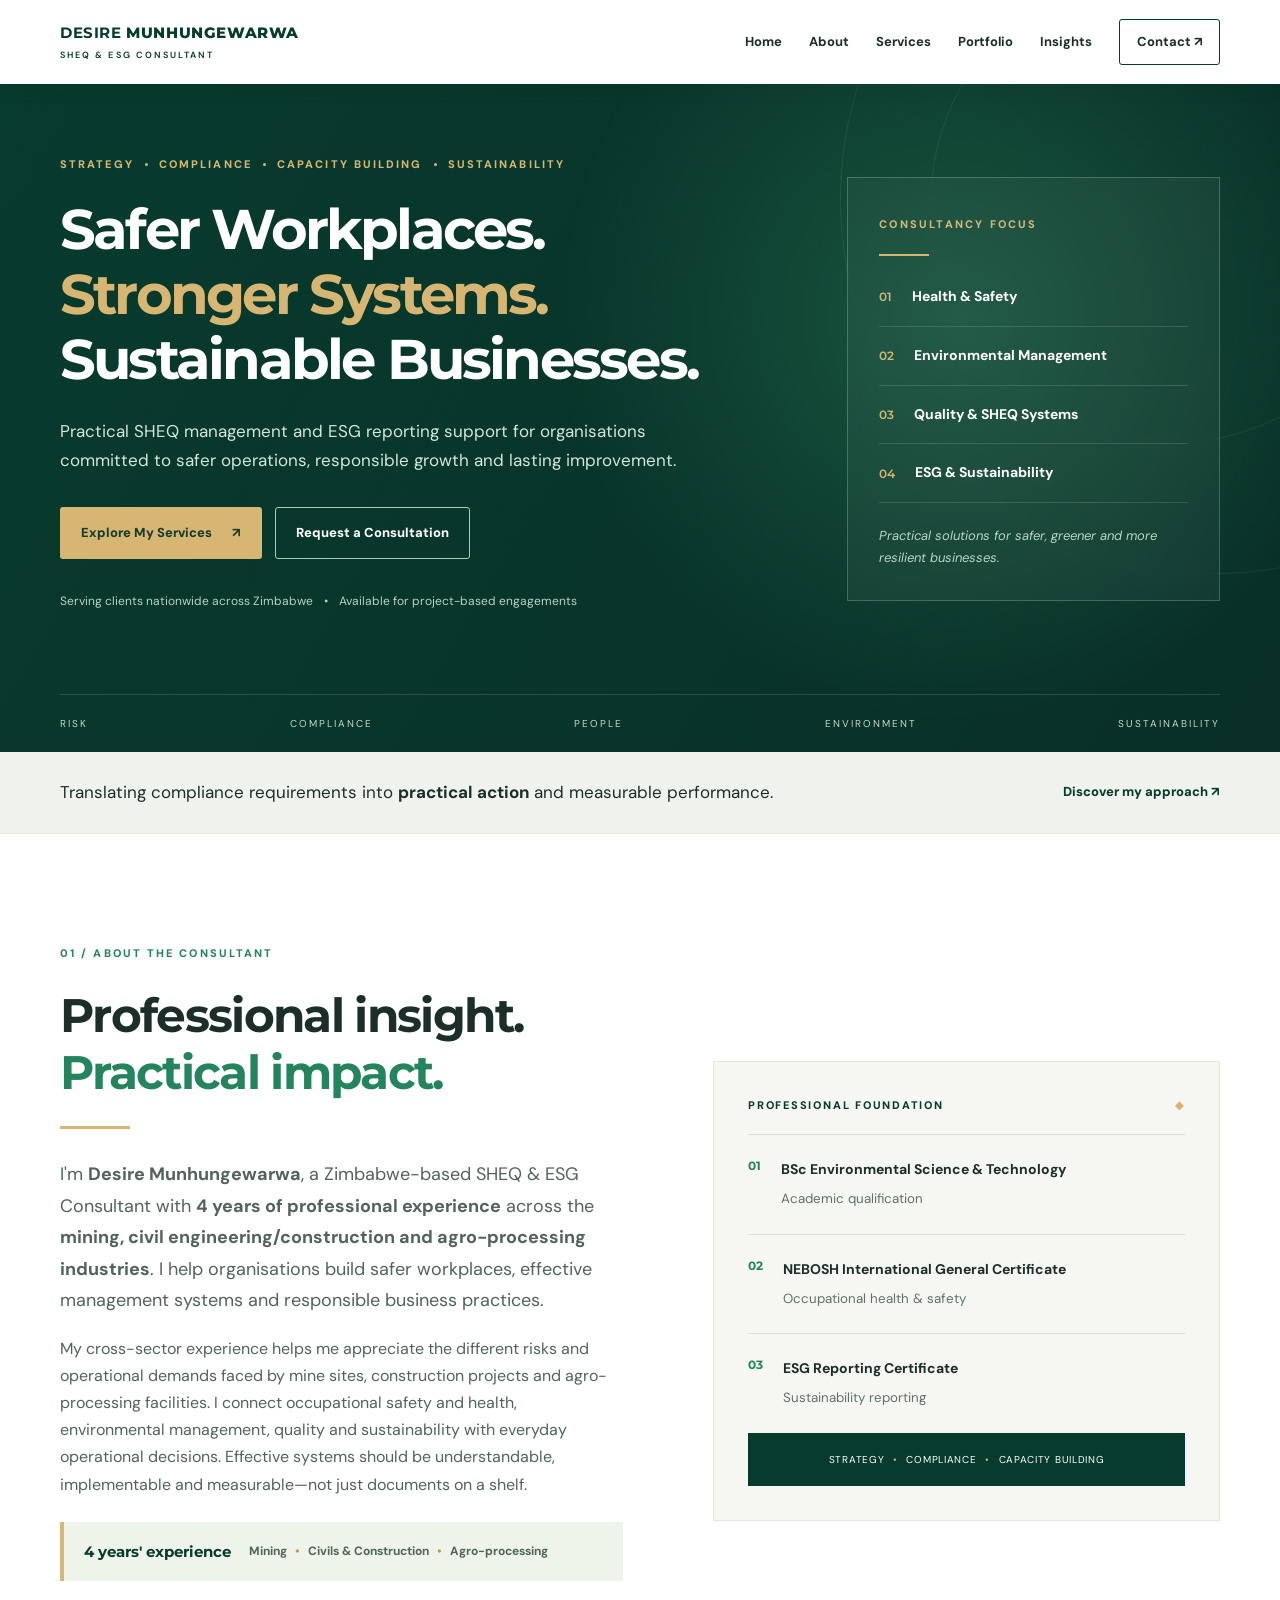
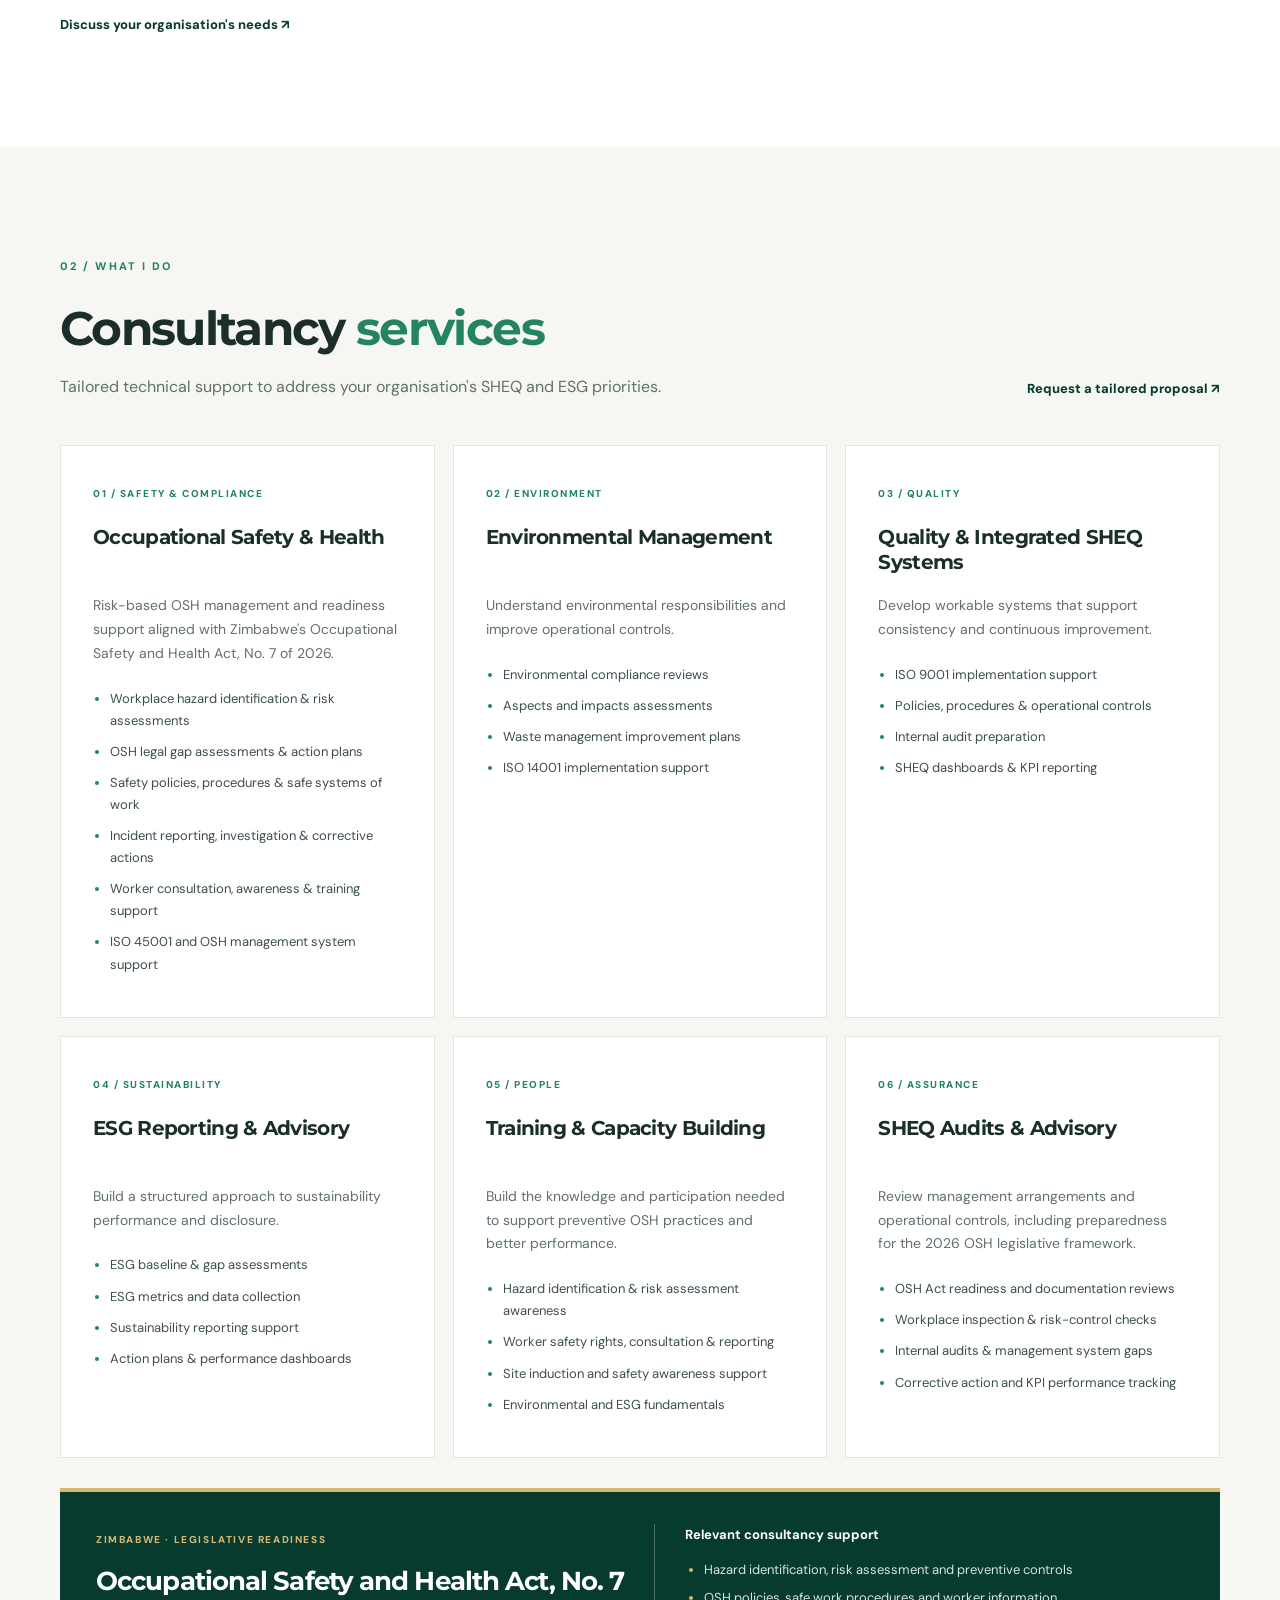
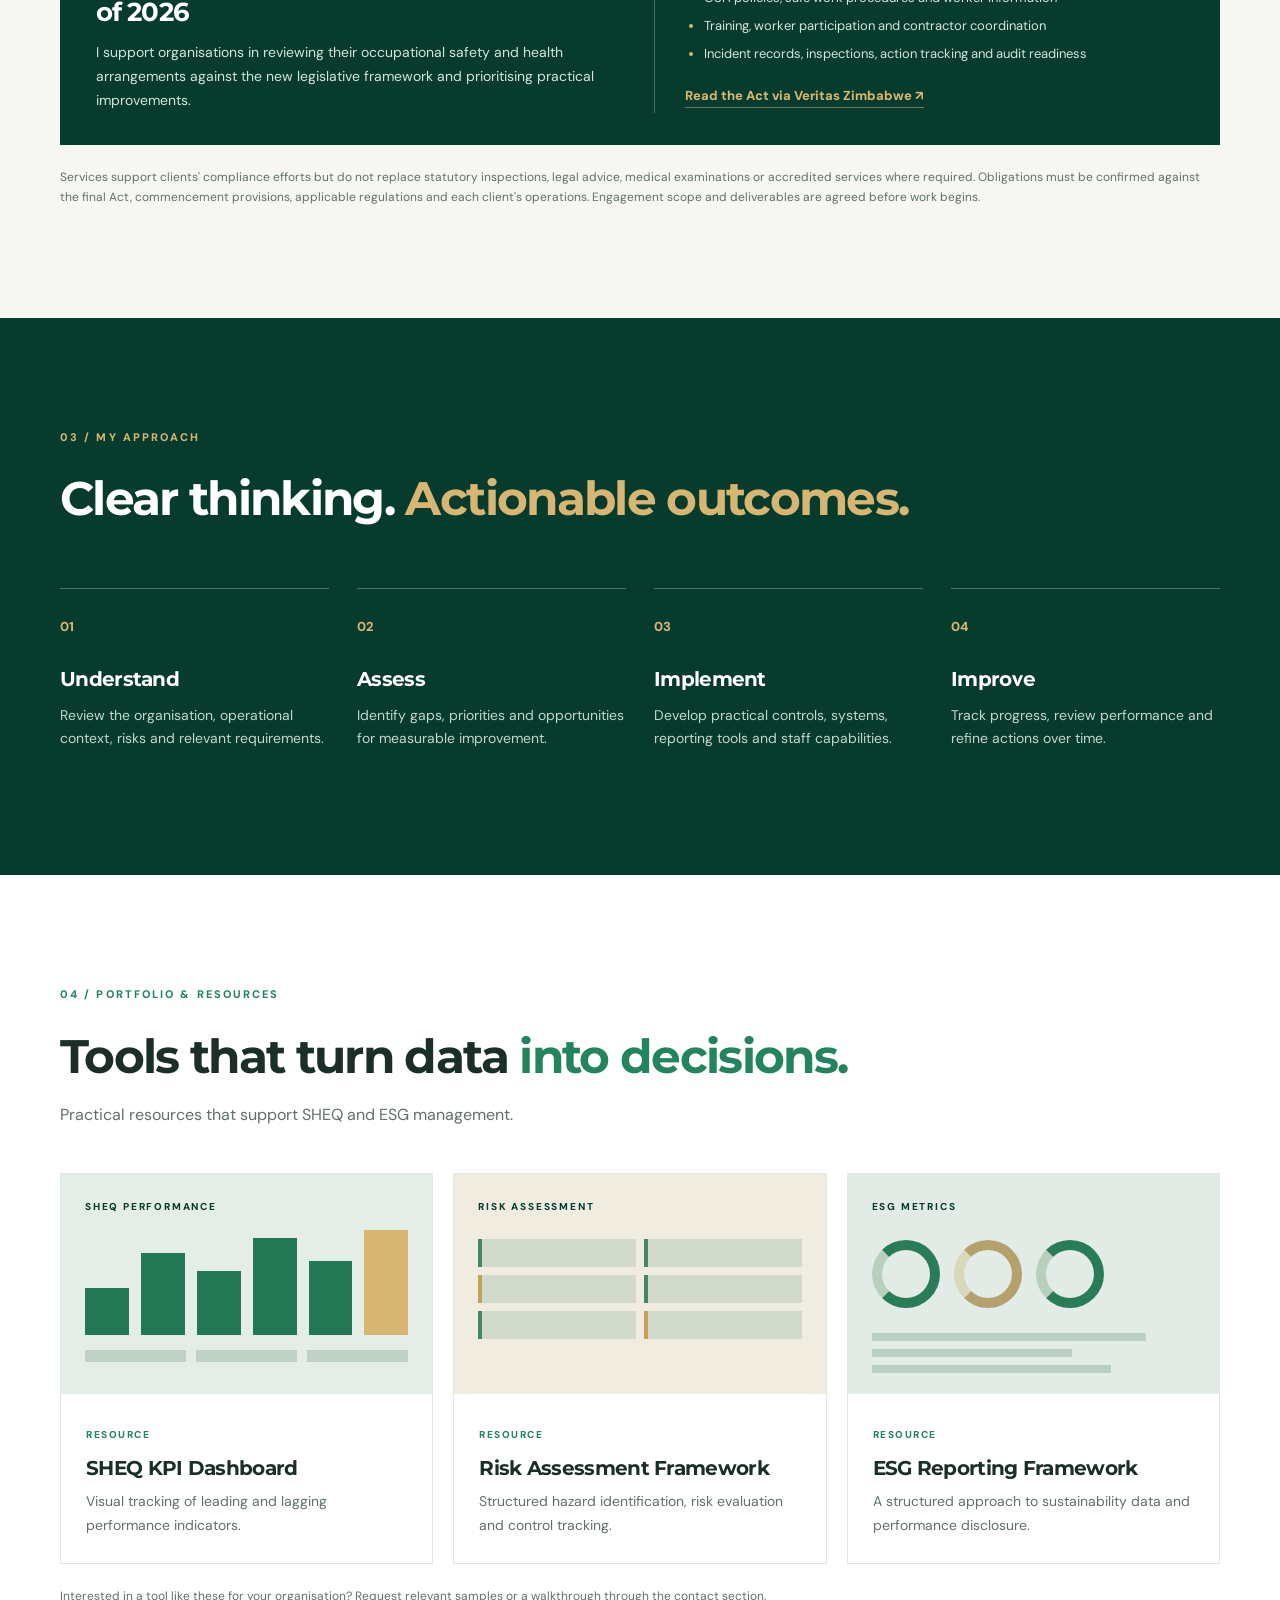
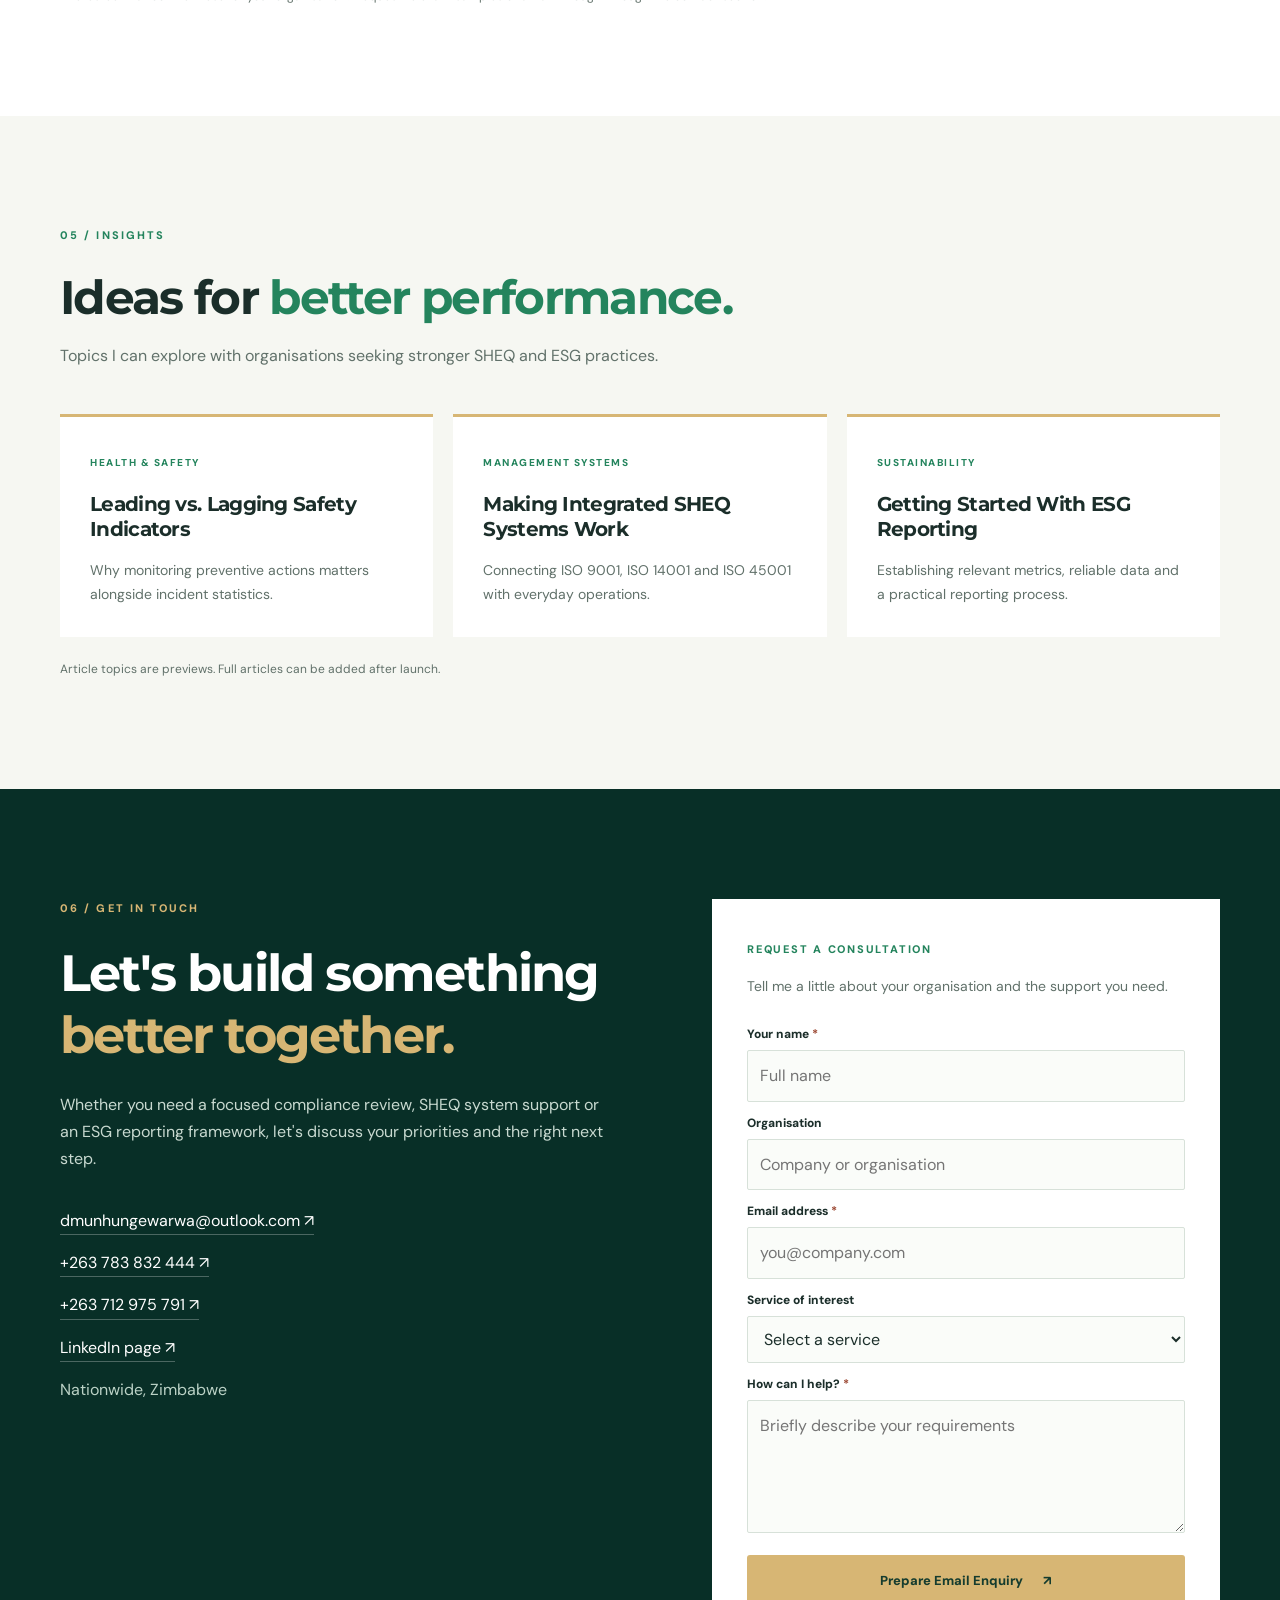
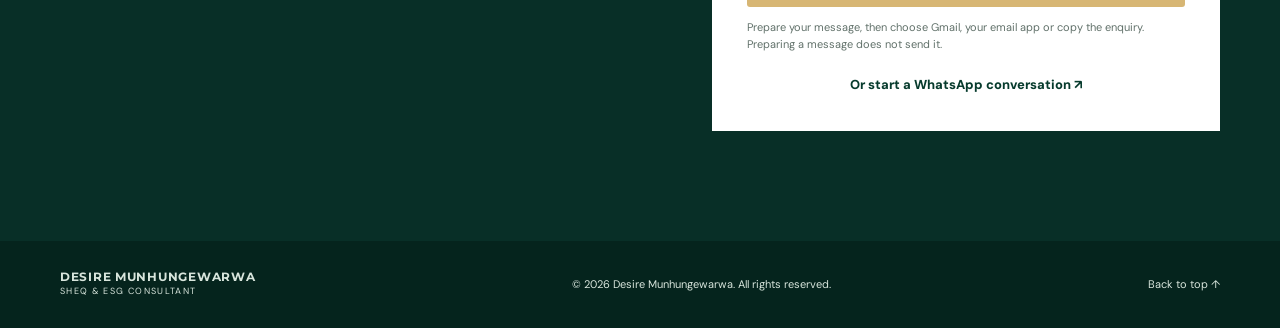
==== commit f2529e59: "Add files via upload" ====
--- a/index.html
+++ b/index.html
@@ -32,7 +32,7 @@
       <h1>Safer Workplaces.<br><em>Stronger Systems.</em><br>Sustainable Businesses.</h1>
       <p class="hero-lead">Practical SHEQ management and ESG reporting support for organisations committed to safer operations, responsible growth and lasting improvement.</p>
       <div class="hero-actions"><a class="btn btn-gold" href="#services">Explore My Services <span aria-hidden="true">↗</span></a><a class="btn btn-outline" href="#contact">Request a Consultation</a></div>
-      <p class="hero-location">Based in Harare & Mutare, Zimbabwe <span aria-hidden="true">•</span> Available for project-based engagements</p>
+      <p class="hero-location">Serving clients nationwide across Zimbabwe <span aria-hidden="true">•</span> Available for project-based engagements</p>
     </div>
     <aside class="hero-panel" aria-label="Core consultancy areas">
       <span class="panel-kicker">CONSULTANCY FOCUS</span><div class="panel-rule"></div>
@@ -62,20 +62,20 @@
 </aside>
 <p class="service-note">Services support clients' compliance efforts but do not replace statutory inspections, legal advice, medical examinations or accredited services where required. Obligations must be confirmed against the final Act, commencement provisions, applicable regulations and each client's operations. Engagement scope and deliverables are agreed before work begins.</p></div></section>
 <section class="approach-section section"><div class="container"><p class="eyebrow light">03 / MY APPROACH</p><h2>Clear thinking. <em>Actionable outcomes.</em></h2><div class="approach-grid"><div><span>01</span><h3>Understand</h3><p>Review the organisation, operational context, risks and relevant requirements.</p></div><div><span>02</span><h3>Assess</h3><p>Identify gaps, priorities and opportunities for measurable improvement.</p></div><div><span>03</span><h3>Implement</h3><p>Develop practical controls, systems, reporting tools and staff capabilities.</p></div><div><span>04</span><h3>Improve</h3><p>Track progress, review performance and refine actions over time.</p></div></div></div></section>
-<section id="portfolio" class="section portfolio-section"><div class="container"><div class="section-heading"><div><p class="eyebrow">04 / PORTFOLIO & RESOURCES</p><h2>Tools that turn data <span class="accent">into decisions.</span></h2><p>Illustrative examples of resources that can support SHEQ and ESG management.</p></div></div><div class="portfolio-grid"><article class="portfolio-card"><div class="portfolio-visual visual-dashboard" aria-hidden="true"><div class="mock-label">SHEQ PERFORMANCE</div><div class="mock-bars"><i></i><i></i><i></i><i></i><i></i><i></i></div><div class="mock-mini"><b></b><b></b><b></b></div></div><div class="portfolio-body"><span>SAMPLE RESOURCE</span><h3>SHEQ KPI Dashboard</h3><p>Illustrative visual tracking of leading and lagging performance indicators.</p></div></article><article class="portfolio-card"><div class="portfolio-visual visual-audit" aria-hidden="true"><div class="mock-label">RISK ASSESSMENT</div><div class="mock-table"><b></b><b></b><b></b><b></b><b></b><b></b></div></div><div class="portfolio-body"><span>SAMPLE RESOURCE</span><h3>Risk Assessment Framework</h3><p>Structured hazard identification, risk evaluation and control tracking.</p></div></article><article class="portfolio-card"><div class="portfolio-visual visual-esg" aria-hidden="true"><div class="mock-label">ESG METRICS</div><div class="mock-circles"><b></b><b></b><b></b></div><div class="mock-lines"><i></i><i></i><i></i></div></div><div class="portfolio-body"><span>SAMPLE RESOURCE</span><h3>ESG Reporting Framework</h3><p>Illustrative approach to sustainability data and performance disclosure.</p></div></article></div><p class="portfolio-note">These are visual demonstrations, not claims of completed client engagements or downloadable documents. Request relevant samples through the contact section.</p></div></section>
+<section id="portfolio" class="section portfolio-section"><div class="container"><div class="section-heading"><div><p class="eyebrow">04 / PORTFOLIO & RESOURCES</p><h2>Tools that turn data <span class="accent">into decisions.</span></h2><p>Practical resources that support SHEQ and ESG management.</p></div></div><div class="portfolio-grid"><article class="portfolio-card"><div class="portfolio-visual visual-dashboard" aria-hidden="true"><div class="mock-label">SHEQ PERFORMANCE</div><div class="mock-bars"><i></i><i></i><i></i><i></i><i></i><i></i></div><div class="mock-mini"><b></b><b></b><b></b></div></div><div class="portfolio-body"><span>RESOURCE</span><h3>SHEQ KPI Dashboard</h3><p>Visual tracking of leading and lagging performance indicators.</p></div></article><article class="portfolio-card"><div class="portfolio-visual visual-audit" aria-hidden="true"><div class="mock-label">RISK ASSESSMENT</div><div class="mock-table"><b></b><b></b><b></b><b></b><b></b><b></b></div></div><div class="portfolio-body"><span>RESOURCE</span><h3>Risk Assessment Framework</h3><p>Structured hazard identification, risk evaluation and control tracking.</p></div></article><article class="portfolio-card"><div class="portfolio-visual visual-esg" aria-hidden="true"><div class="mock-label">ESG METRICS</div><div class="mock-circles"><b></b><b></b><b></b></div><div class="mock-lines"><i></i><i></i><i></i></div></div><div class="portfolio-body"><span>RESOURCE</span><h3>ESG Reporting Framework</h3><p>A structured approach to sustainability data and performance disclosure.</p></div></article></div><p class="portfolio-note">Interested in a tool like these for your organisation? Request relevant samples or a walkthrough through the contact section.</p></div></section>
 <section id="insights" class="section insights-section"><div class="container"><div class="section-heading"><div><p class="eyebrow">05 / INSIGHTS</p><h2>Ideas for <span class="accent">better performance.</span></h2><p>Topics I can explore with organisations seeking stronger SHEQ and ESG practices.</p></div></div><div class="insight-grid"><article><span>HEALTH & SAFETY</span><h3>Leading vs. Lagging Safety Indicators</h3><p>Why monitoring preventive actions matters alongside incident statistics.</p></article><article><span>MANAGEMENT SYSTEMS</span><h3>Making Integrated SHEQ Systems Work</h3><p>Connecting ISO 9001, ISO 14001 and ISO 45001 with everyday operations.</p></article><article><span>SUSTAINABILITY</span><h3>Getting Started With ESG Reporting</h3><p>Establishing relevant metrics, reliable data and a practical reporting process.</p></article></div><p class="portfolio-note">Article topics are previews. Full articles can be added after launch.</p></div></section>
-<section id="contact" class="section contact-section"><div class="container contact-grid"><div><p class="eyebrow light">06 / GET IN TOUCH</p><h2>Let's build something <em>better together.</em></h2><p>Whether you need a focused compliance review, SHEQ system support or an ESG reporting framework, let's discuss your priorities and the right next step.</p><div class="contact-links"><a href="mailto:dmunhungewarwa@gmail.com">dmunhungewarwa@gmail.com ↗</a><a href="tel:+263783832444">+263 783 832 444 ↗</a><a href="tel:+263716408820">+263 716 408 820 ↗</a><a href="https://www.linkedin.com/in/desire-munhungewarwa" target="_blank" rel="noopener noreferrer">LinkedIn profile ↗</a><span>Harare & Mutare, Zimbabwe</span></div></div><div class="contact-card"><span class="contact-card-title">REQUEST A CONSULTATION</span><p>Tell me a little about your organisation and the support you need.</p><form id="enquiry-form"><label for="name">Your name <span>*</span></label><input id="name" name="name" autocomplete="name" required maxlength="120" placeholder="Full name"><label for="organisation">Organisation</label><input id="organisation" name="organisation" maxlength="150" placeholder="Company or organisation"><label for="email">Email address <span>*</span></label><input id="email" name="email" type="email" autocomplete="email" required maxlength="180" placeholder="you@company.com"><label for="service">Service of interest</label><select id="service" name="service"><option value="General consultancy enquiry">Select a service</option><option>Occupational Safety &amp; Health / OSH Act 2026 Readiness</option><option>Environmental Management</option><option>Quality & Integrated SHEQ Systems</option><option>ESG Reporting & Advisory</option><option>Training & Capacity Building</option><option>SHEQ Audits & Advisory</option></select><label for="message">How can I help? <span>*</span></label><textarea id="message" name="message" required maxlength="2000" rows="4" placeholder="Briefly describe your requirements"></textarea><button class="btn btn-gold submit-btn" type="submit">Prepare Email Enquiry <span aria-hidden="true">↗</span></button><small>Prepare your message, then choose Gmail, your email app or copy the enquiry. Preparing a message does not send it.</small></form>
+<section id="contact" class="section contact-section"><div class="container contact-grid"><div><p class="eyebrow light">06 / GET IN TOUCH</p><h2>Let's build something <em>better together.</em></h2><p>Whether you need a focused compliance review, SHEQ system support or an ESG reporting framework, let's discuss your priorities and the right next step.</p><div class="contact-links"><a href="mailto:dmunhungewarwa@outlook.com">dmunhungewarwa@outlook.com ↗</a><a href="tel:+263783832444">+263 783 832 444 ↗</a><a href="tel:+263712975791">+263 712 975 791 ↗</a><a href="https://www.linkedin.com/company/munhungewarwa-consulting" target="_blank" rel="noopener noreferrer">LinkedIn page ↗</a><span>Nationwide, Zimbabwe</span></div></div><div class="contact-card"><span class="contact-card-title">REQUEST A CONSULTATION</span><p>Tell me a little about your organisation and the support you need.</p><form id="enquiry-form"><label for="name">Your name <span>*</span></label><input id="name" name="name" autocomplete="name" required maxlength="120" placeholder="Full name"><label for="organisation">Organisation</label><input id="organisation" name="organisation" maxlength="150" placeholder="Company or organisation"><label for="email">Email address <span>*</span></label><input id="email" name="email" type="email" autocomplete="email" required maxlength="180" placeholder="you@company.com"><label for="service">Service of interest</label><select id="service" name="service"><option value="General consultancy enquiry">Select a service</option><option>Occupational Safety &amp; Health / OSH Act 2026 Readiness</option><option>Environmental Management</option><option>Quality & Integrated SHEQ Systems</option><option>ESG Reporting & Advisory</option><option>Training & Capacity Building</option><option>SHEQ Audits & Advisory</option></select><label for="message">How can I help? <span>*</span></label><textarea id="message" name="message" required maxlength="2000" rows="4" placeholder="Briefly describe your requirements"></textarea><button class="btn btn-gold submit-btn" type="submit">Prepare Email Enquiry <span aria-hidden="true">↗</span></button><small>Prepare your message, then choose Gmail, your email app or copy the enquiry. Preparing a message does not send it.</small></form>
 <div id="enquiry-result" class="enquiry-result" hidden aria-live="polite">
   <h3>Your enquiry is ready</h3><p>Choose how you would like to send it. No enquiry has been sent yet.</p>
   <div class="enquiry-actions">
     <a id="gmail-compose" class="btn btn-gold" href="https://mail.google.com/" target="_blank" rel="noopener noreferrer">Open in Gmail <span aria-hidden="true">↗</span></a>
-    <a id="email-compose" class="btn btn-secondary" href="mailto:dmunhungewarwa@gmail.com">Use email app <span aria-hidden="true">↗</span></a>
+    <a id="email-compose" class="btn btn-secondary" href="mailto:dmunhungewarwa@outlook.com">Use email app <span aria-hidden="true">↗</span></a>
     <button id="copy-enquiry" class="btn btn-secondary" type="button">Copy message</button>
   </div>
   <label for="enquiry-preview">Enquiry preview (you can select and copy this text)</label><textarea id="enquiry-preview" rows="9" readonly spellcheck="false"></textarea>
   <p id="copy-status" class="copy-status" role="status"></p>
 </div>
-<a class="whatsapp-link" href="https://wa.me/263783832444?text=Hello%20Desire%2C%20I%20would%20like%20to%20enquire%20about%20your%20SHEQ%20%26%20ESG%20consultancy%20services." target="_blank" rel="noopener noreferrer">Or start a WhatsApp conversation ↗</a></div></div></section>
+<a class="whatsapp-link" href="https://wa.me/263712975791?text=Hello%20Desire%2C%20I%20would%20like%20to%20enquire%20about%20your%20SHEQ%20%26%20ESG%20consultancy%20services." target="_blank" rel="noopener noreferrer">Or start a WhatsApp conversation ↗</a></div></div></section>
 </main>
 <footer class="footer"><div class="container footer-inner"><div><strong>DESIRE MUNHUNGEWARWA</strong><small>SHEQ & ESG CONSULTANT</small></div><p>© <span id="year">2026</span> Desire Munhungewarwa. All rights reserved.</p><a href="#top">Back to top ↑</a></div></footer>
 </body></html>
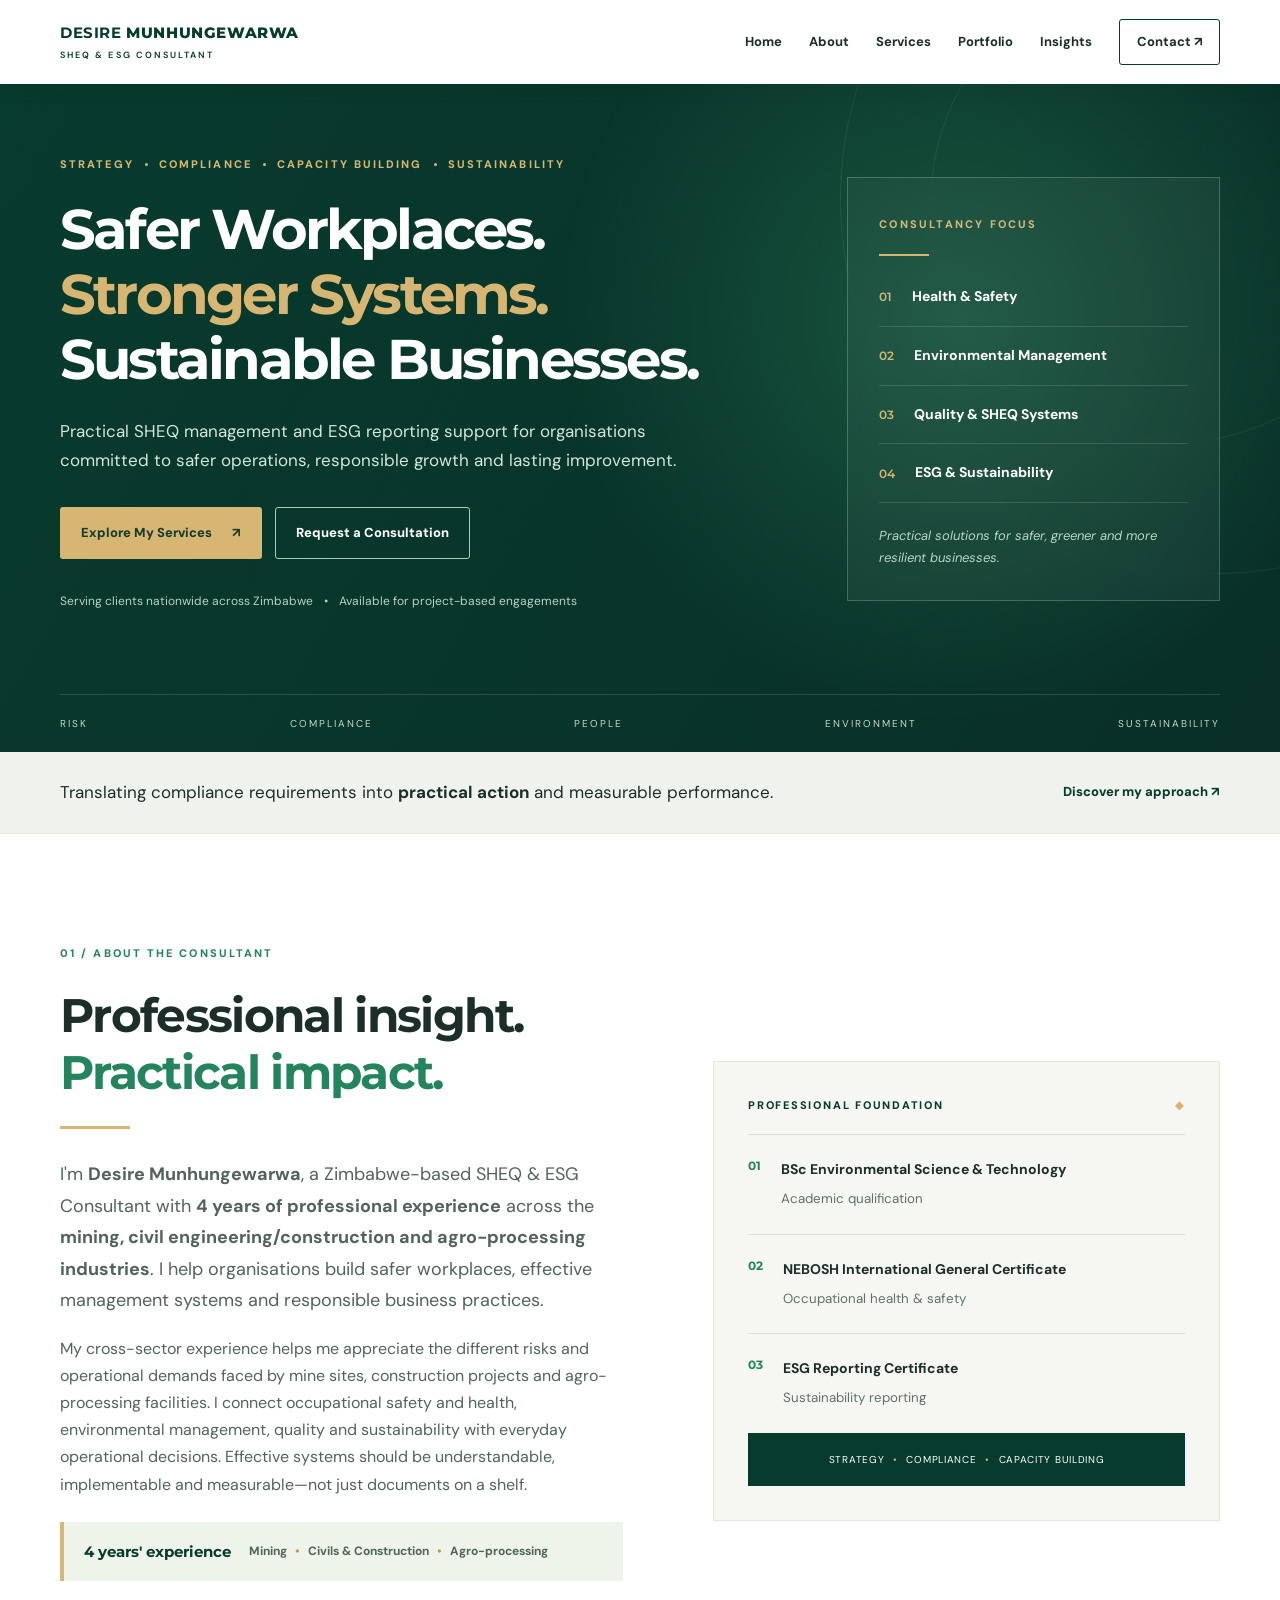
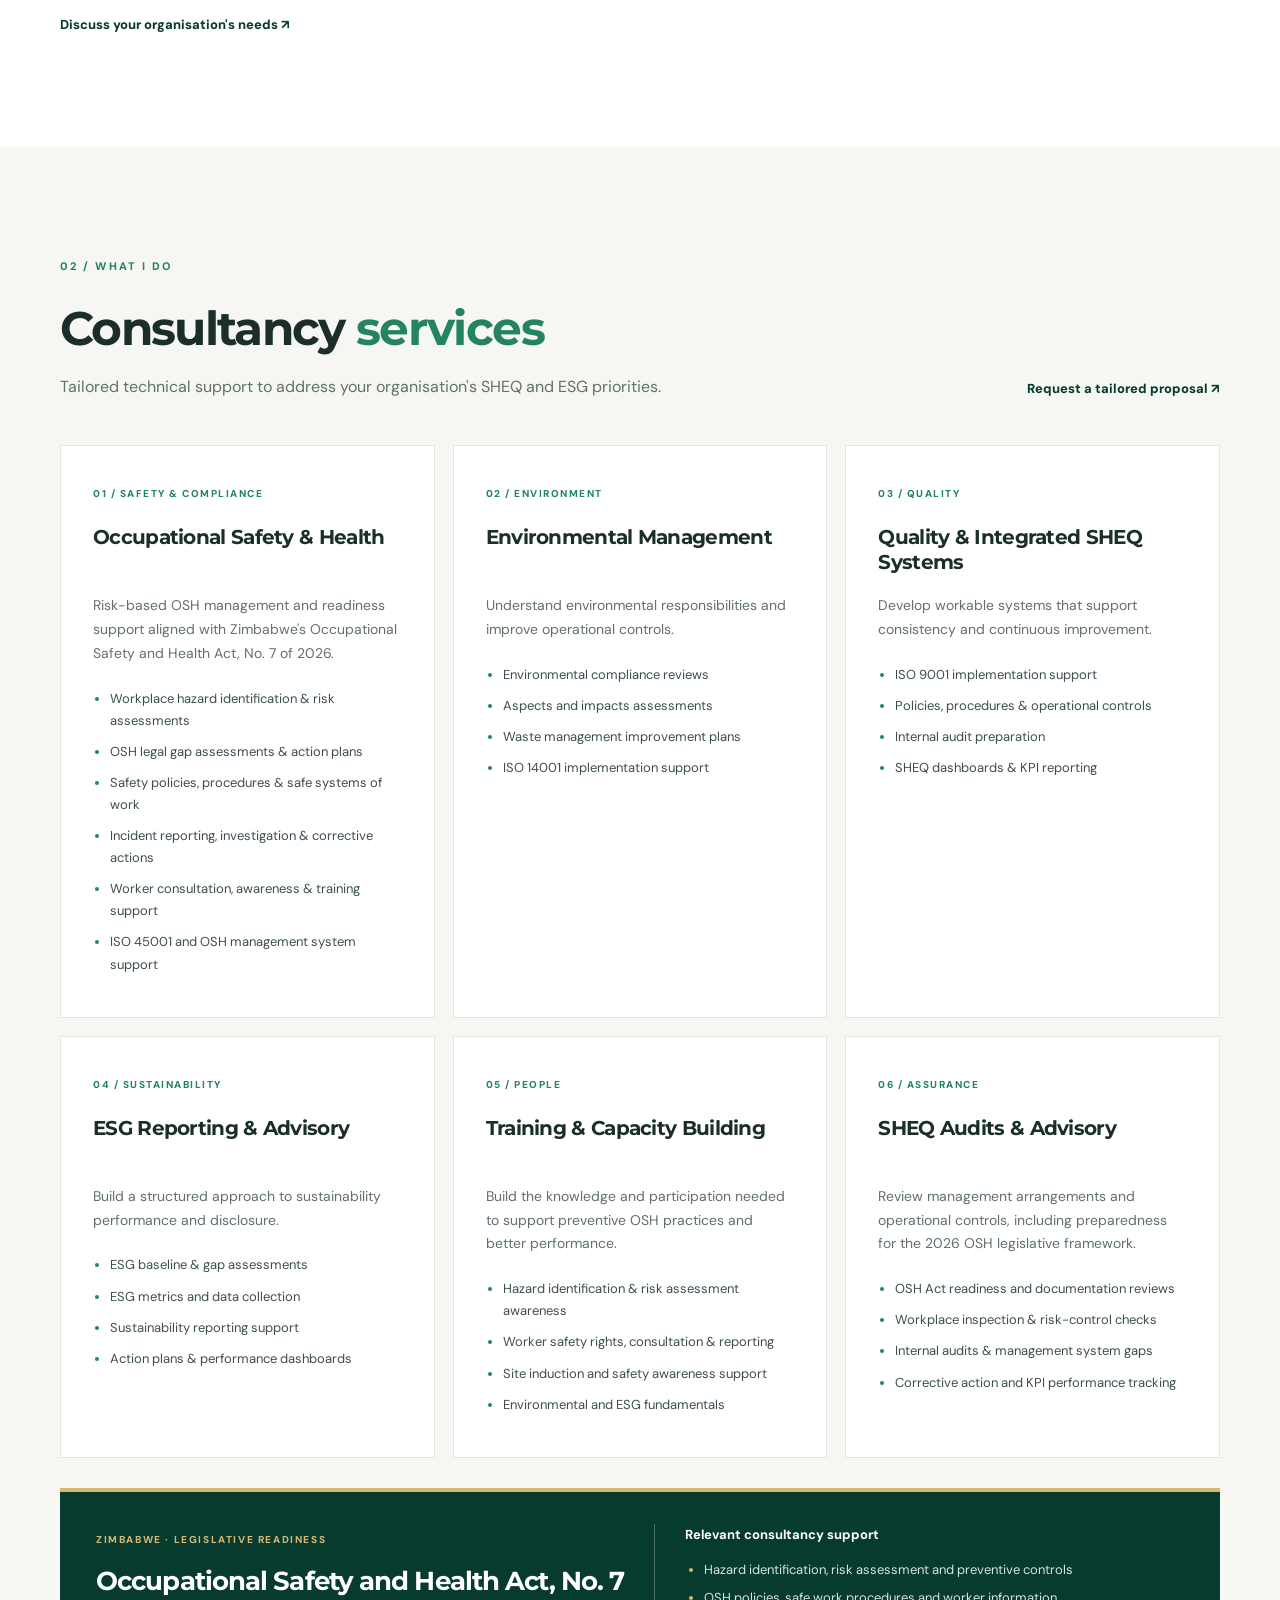
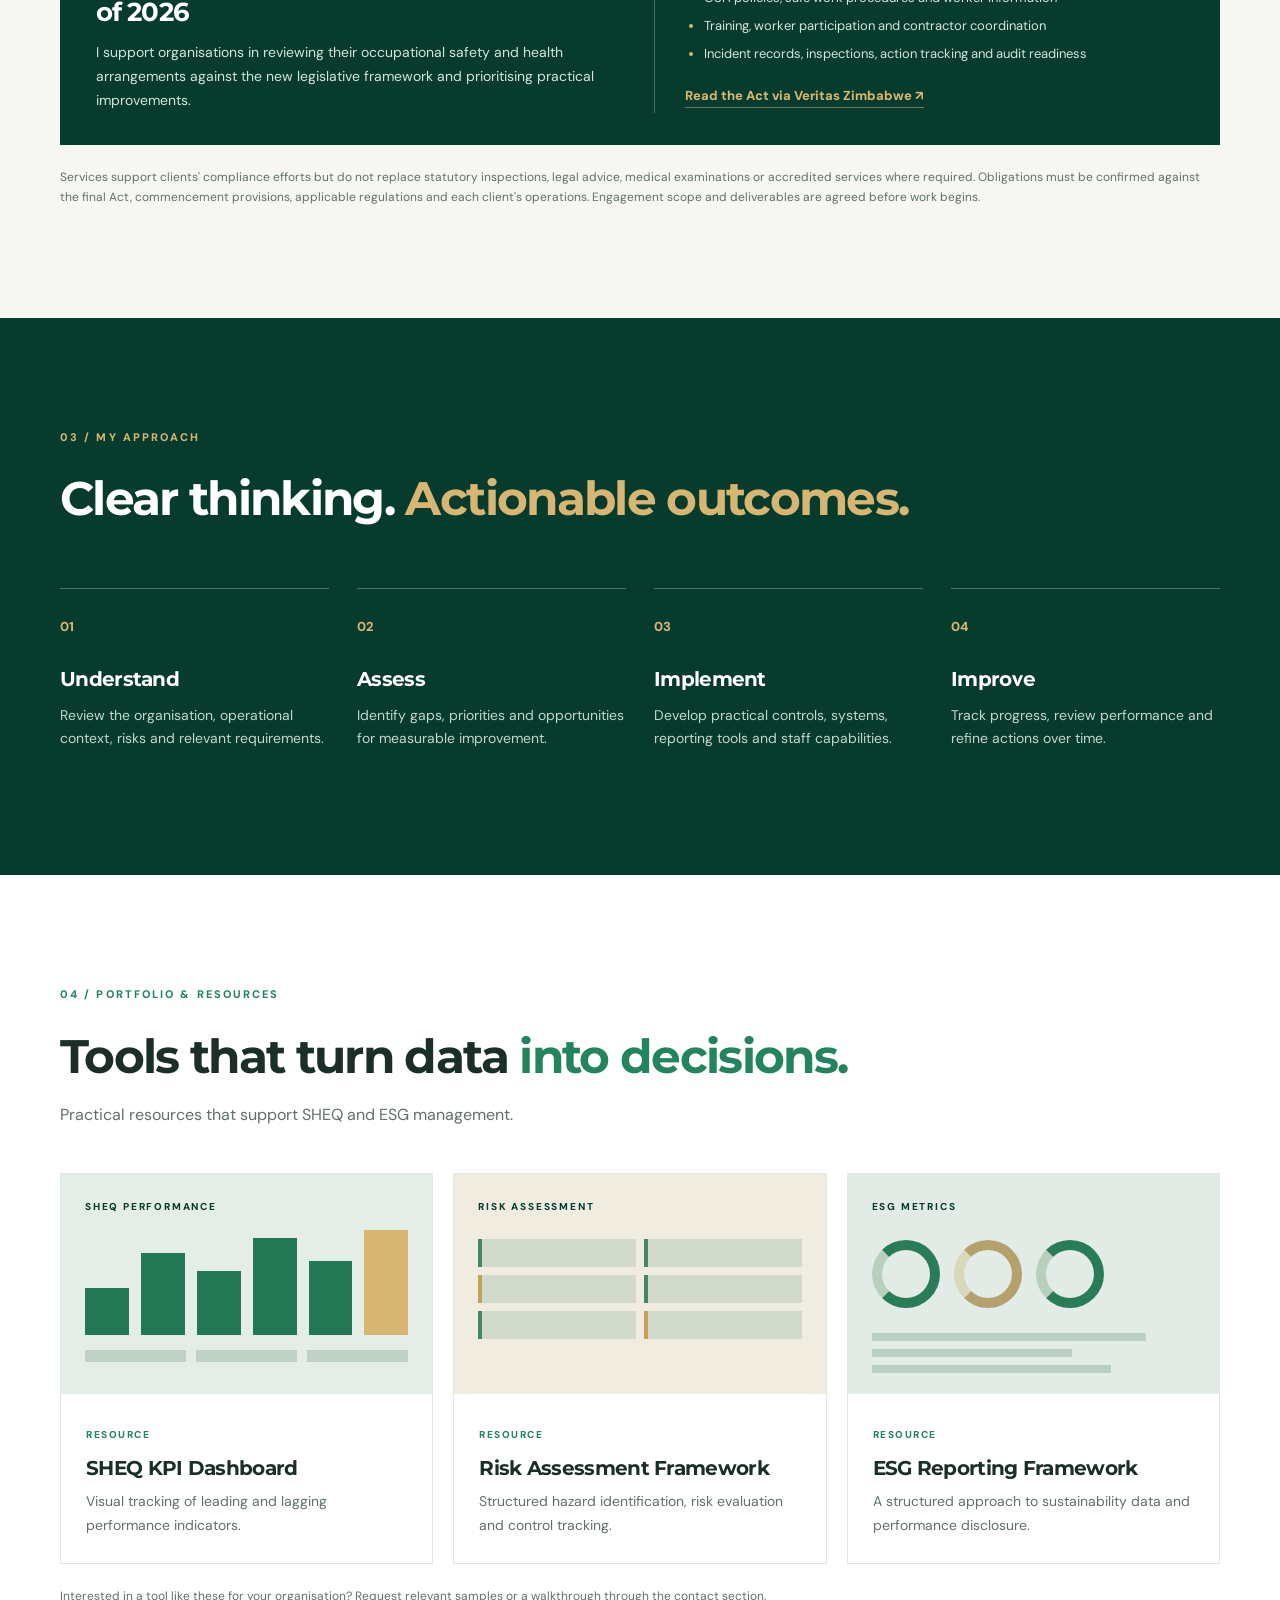
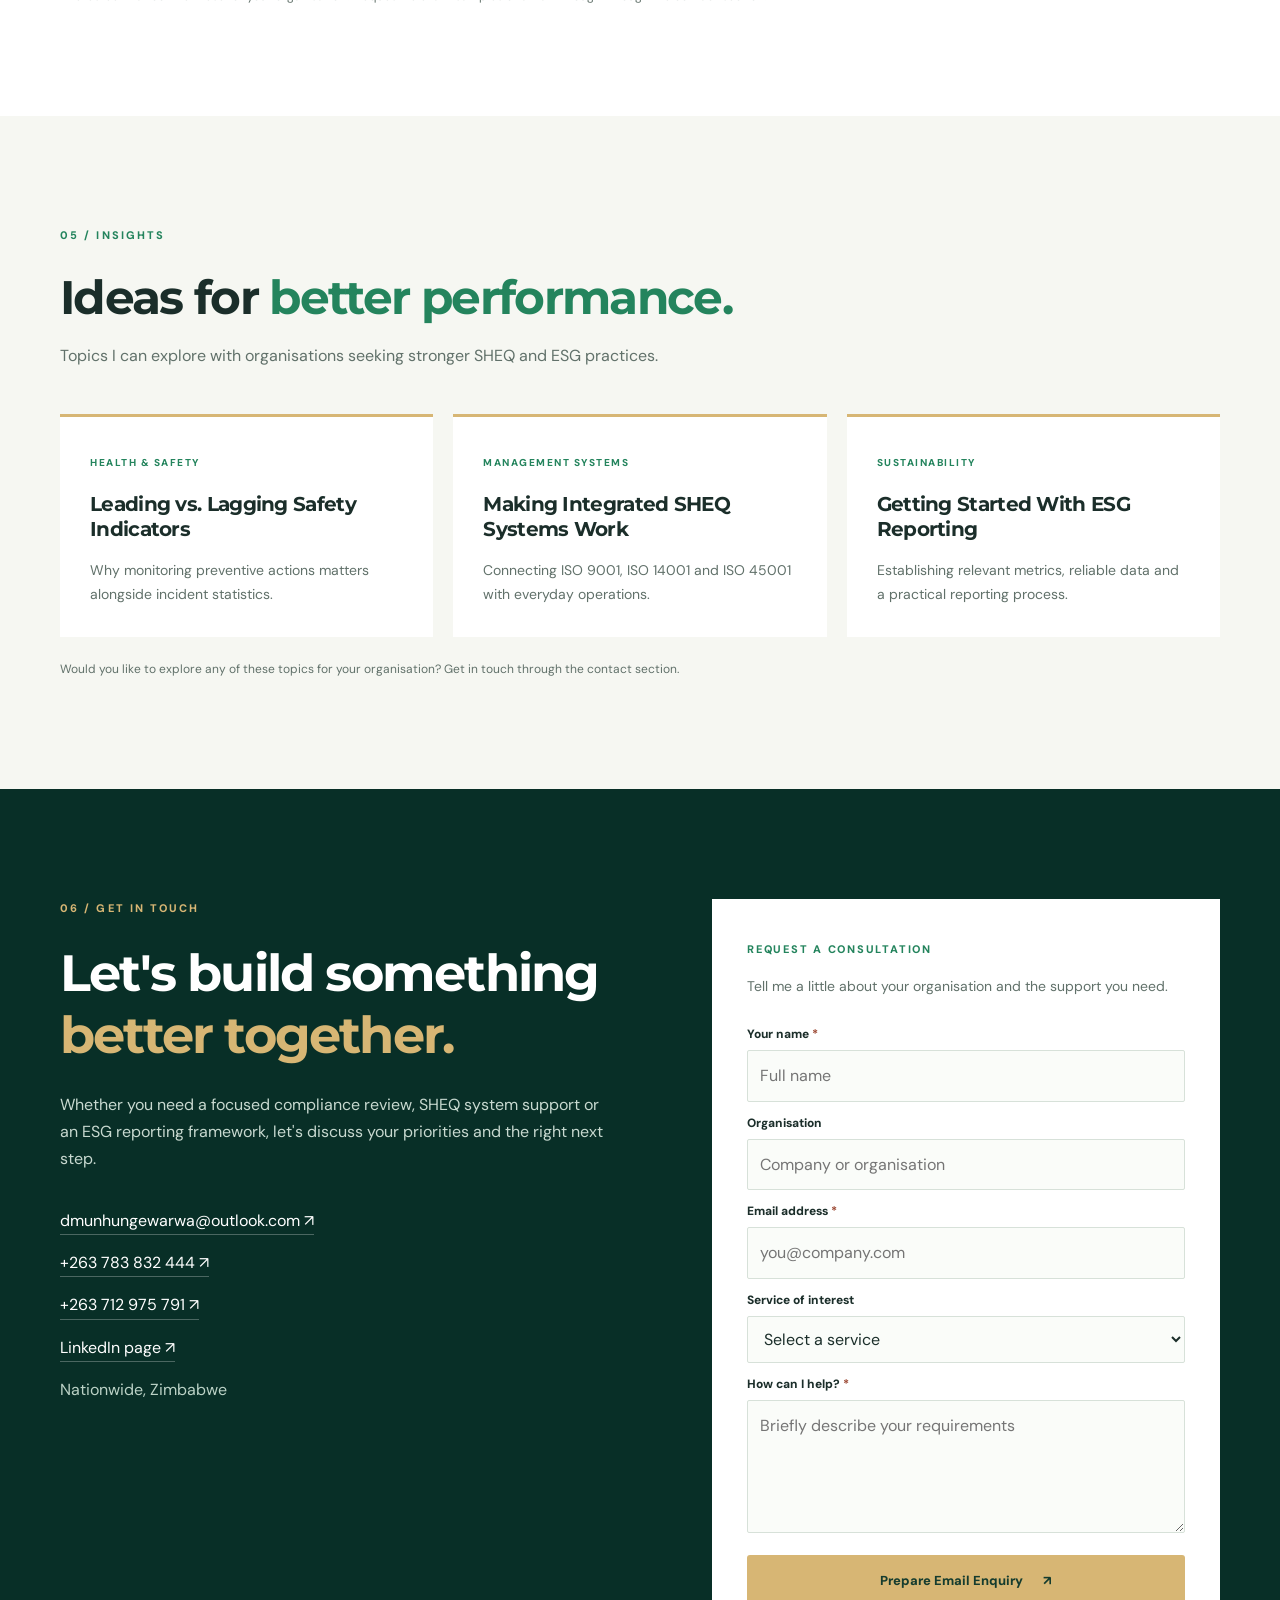
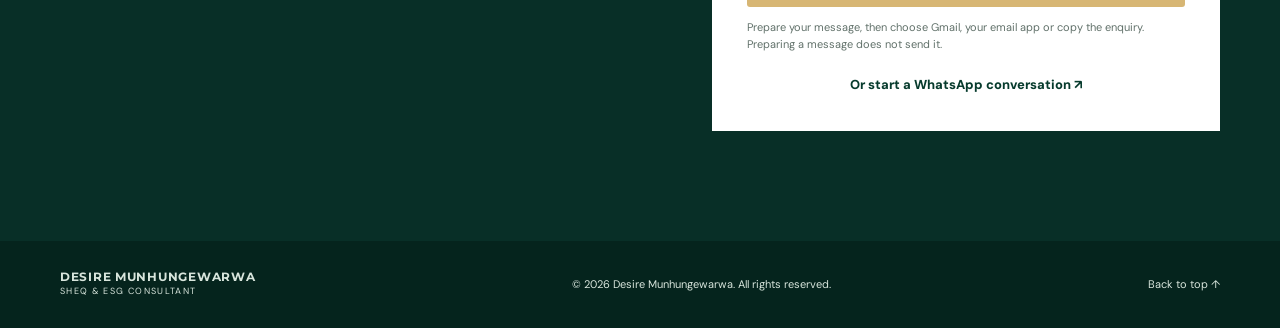
==== commit 82fcaba4: "Add files via upload" ====
--- a/index.html
+++ b/index.html
@@ -63,7 +63,7 @@
 <p class="service-note">Services support clients' compliance efforts but do not replace statutory inspections, legal advice, medical examinations or accredited services where required. Obligations must be confirmed against the final Act, commencement provisions, applicable regulations and each client's operations. Engagement scope and deliverables are agreed before work begins.</p></div></section>
 <section class="approach-section section"><div class="container"><p class="eyebrow light">03 / MY APPROACH</p><h2>Clear thinking. <em>Actionable outcomes.</em></h2><div class="approach-grid"><div><span>01</span><h3>Understand</h3><p>Review the organisation, operational context, risks and relevant requirements.</p></div><div><span>02</span><h3>Assess</h3><p>Identify gaps, priorities and opportunities for measurable improvement.</p></div><div><span>03</span><h3>Implement</h3><p>Develop practical controls, systems, reporting tools and staff capabilities.</p></div><div><span>04</span><h3>Improve</h3><p>Track progress, review performance and refine actions over time.</p></div></div></div></section>
 <section id="portfolio" class="section portfolio-section"><div class="container"><div class="section-heading"><div><p class="eyebrow">04 / PORTFOLIO & RESOURCES</p><h2>Tools that turn data <span class="accent">into decisions.</span></h2><p>Practical resources that support SHEQ and ESG management.</p></div></div><div class="portfolio-grid"><article class="portfolio-card"><div class="portfolio-visual visual-dashboard" aria-hidden="true"><div class="mock-label">SHEQ PERFORMANCE</div><div class="mock-bars"><i></i><i></i><i></i><i></i><i></i><i></i></div><div class="mock-mini"><b></b><b></b><b></b></div></div><div class="portfolio-body"><span>RESOURCE</span><h3>SHEQ KPI Dashboard</h3><p>Visual tracking of leading and lagging performance indicators.</p></div></article><article class="portfolio-card"><div class="portfolio-visual visual-audit" aria-hidden="true"><div class="mock-label">RISK ASSESSMENT</div><div class="mock-table"><b></b><b></b><b></b><b></b><b></b><b></b></div></div><div class="portfolio-body"><span>RESOURCE</span><h3>Risk Assessment Framework</h3><p>Structured hazard identification, risk evaluation and control tracking.</p></div></article><article class="portfolio-card"><div class="portfolio-visual visual-esg" aria-hidden="true"><div class="mock-label">ESG METRICS</div><div class="mock-circles"><b></b><b></b><b></b></div><div class="mock-lines"><i></i><i></i><i></i></div></div><div class="portfolio-body"><span>RESOURCE</span><h3>ESG Reporting Framework</h3><p>A structured approach to sustainability data and performance disclosure.</p></div></article></div><p class="portfolio-note">Interested in a tool like these for your organisation? Request relevant samples or a walkthrough through the contact section.</p></div></section>
-<section id="insights" class="section insights-section"><div class="container"><div class="section-heading"><div><p class="eyebrow">05 / INSIGHTS</p><h2>Ideas for <span class="accent">better performance.</span></h2><p>Topics I can explore with organisations seeking stronger SHEQ and ESG practices.</p></div></div><div class="insight-grid"><article><span>HEALTH & SAFETY</span><h3>Leading vs. Lagging Safety Indicators</h3><p>Why monitoring preventive actions matters alongside incident statistics.</p></article><article><span>MANAGEMENT SYSTEMS</span><h3>Making Integrated SHEQ Systems Work</h3><p>Connecting ISO 9001, ISO 14001 and ISO 45001 with everyday operations.</p></article><article><span>SUSTAINABILITY</span><h3>Getting Started With ESG Reporting</h3><p>Establishing relevant metrics, reliable data and a practical reporting process.</p></article></div><p class="portfolio-note">Article topics are previews. Full articles can be added after launch.</p></div></section>
+<section id="insights" class="section insights-section"><div class="container"><div class="section-heading"><div><p class="eyebrow">05 / INSIGHTS</p><h2>Ideas for <span class="accent">better performance.</span></h2><p>Topics I can explore with organisations seeking stronger SHEQ and ESG practices.</p></div></div><div class="insight-grid"><article><span>HEALTH & SAFETY</span><h3>Leading vs. Lagging Safety Indicators</h3><p>Why monitoring preventive actions matters alongside incident statistics.</p></article><article><span>MANAGEMENT SYSTEMS</span><h3>Making Integrated SHEQ Systems Work</h3><p>Connecting ISO 9001, ISO 14001 and ISO 45001 with everyday operations.</p></article><article><span>SUSTAINABILITY</span><h3>Getting Started With ESG Reporting</h3><p>Establishing relevant metrics, reliable data and a practical reporting process.</p></article></div><p class="portfolio-note">Would you like to explore any of these topics for your organisation? Get in touch through the contact section.</p></div></section>
 <section id="contact" class="section contact-section"><div class="container contact-grid"><div><p class="eyebrow light">06 / GET IN TOUCH</p><h2>Let's build something <em>better together.</em></h2><p>Whether you need a focused compliance review, SHEQ system support or an ESG reporting framework, let's discuss your priorities and the right next step.</p><div class="contact-links"><a href="mailto:dmunhungewarwa@outlook.com">dmunhungewarwa@outlook.com ↗</a><a href="tel:+263783832444">+263 783 832 444 ↗</a><a href="tel:+263712975791">+263 712 975 791 ↗</a><a href="https://www.linkedin.com/company/munhungewarwa-consulting" target="_blank" rel="noopener noreferrer">LinkedIn page ↗</a><span>Nationwide, Zimbabwe</span></div></div><div class="contact-card"><span class="contact-card-title">REQUEST A CONSULTATION</span><p>Tell me a little about your organisation and the support you need.</p><form id="enquiry-form"><label for="name">Your name <span>*</span></label><input id="name" name="name" autocomplete="name" required maxlength="120" placeholder="Full name"><label for="organisation">Organisation</label><input id="organisation" name="organisation" maxlength="150" placeholder="Company or organisation"><label for="email">Email address <span>*</span></label><input id="email" name="email" type="email" autocomplete="email" required maxlength="180" placeholder="you@company.com"><label for="service">Service of interest</label><select id="service" name="service"><option value="General consultancy enquiry">Select a service</option><option>Occupational Safety &amp; Health / OSH Act 2026 Readiness</option><option>Environmental Management</option><option>Quality & Integrated SHEQ Systems</option><option>ESG Reporting & Advisory</option><option>Training & Capacity Building</option><option>SHEQ Audits & Advisory</option></select><label for="message">How can I help? <span>*</span></label><textarea id="message" name="message" required maxlength="2000" rows="4" placeholder="Briefly describe your requirements"></textarea><button class="btn btn-gold submit-btn" type="submit">Prepare Email Enquiry <span aria-hidden="true">↗</span></button><small>Prepare your message, then choose Gmail, your email app or copy the enquiry. Preparing a message does not send it.</small></form>
 <div id="enquiry-result" class="enquiry-result" hidden aria-live="polite">
   <h3>Your enquiry is ready</h3><p>Choose how you would like to send it. No enquiry has been sent yet.</p>
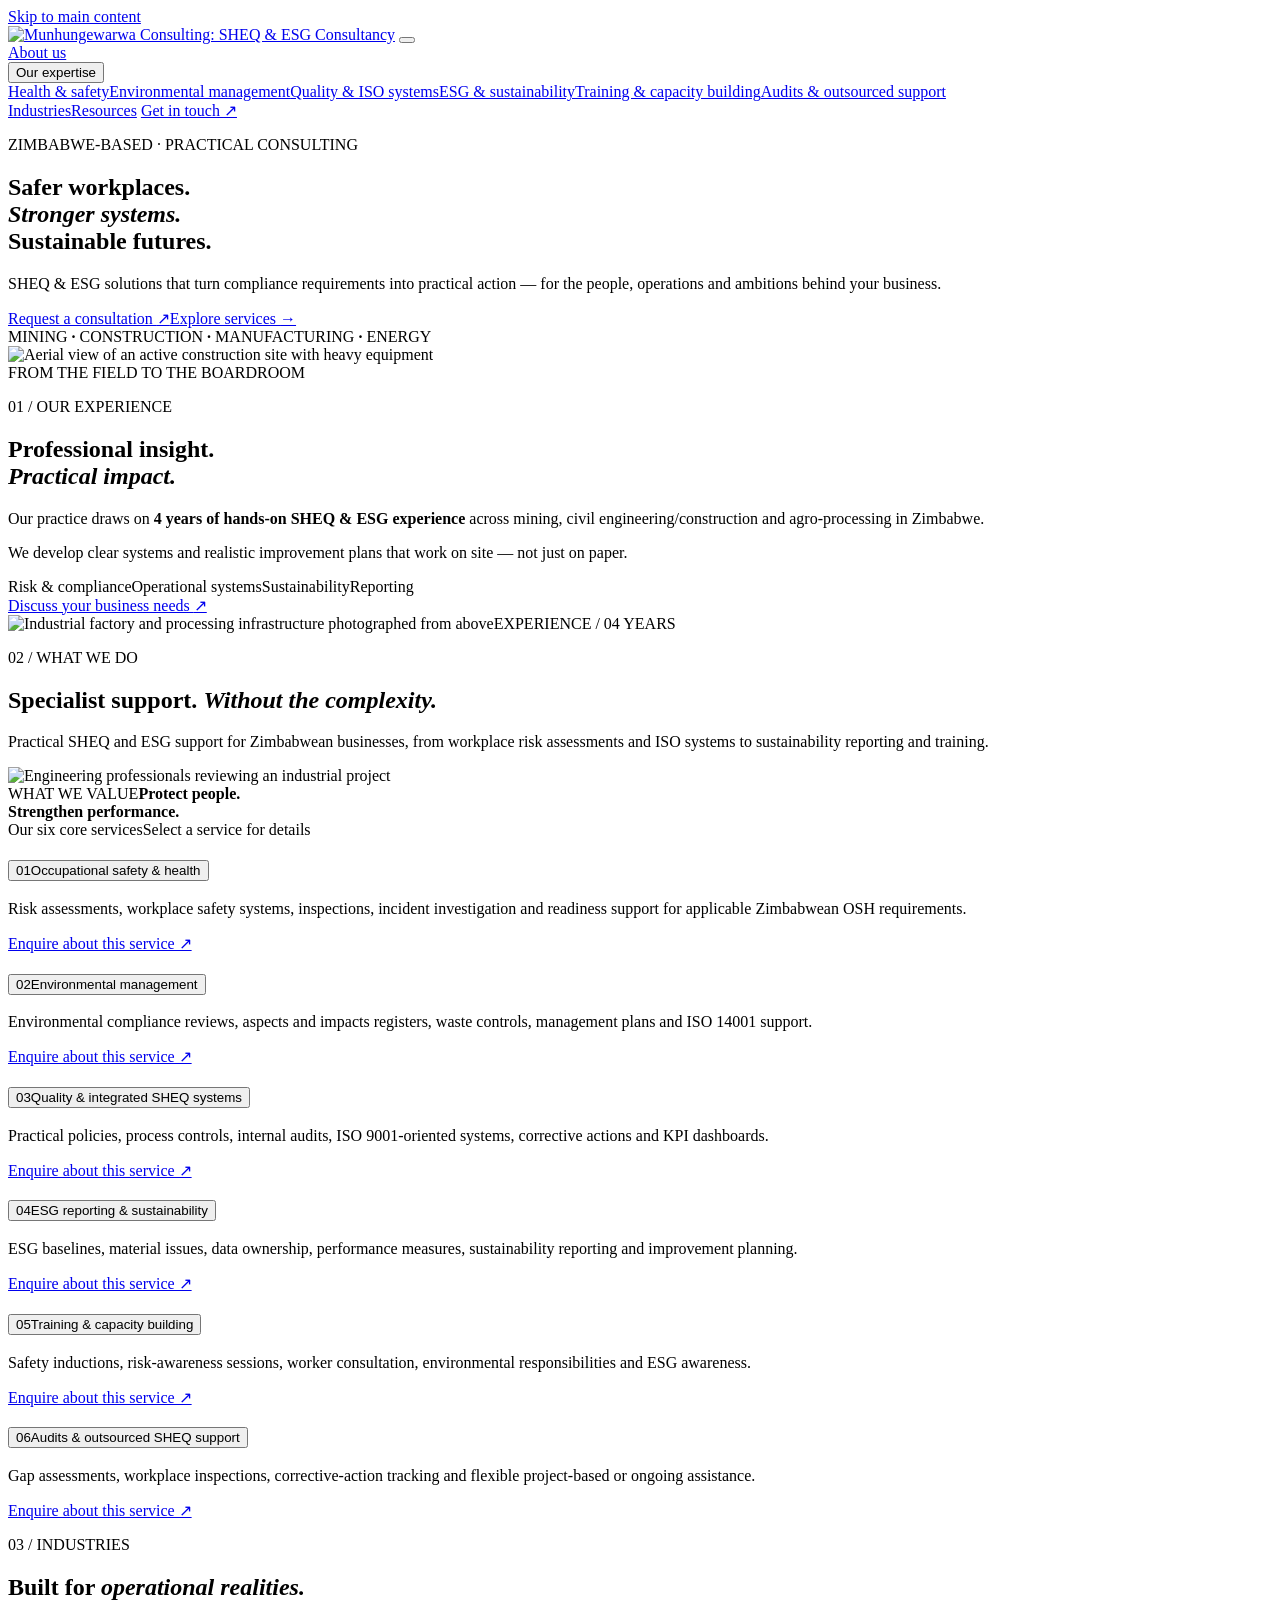
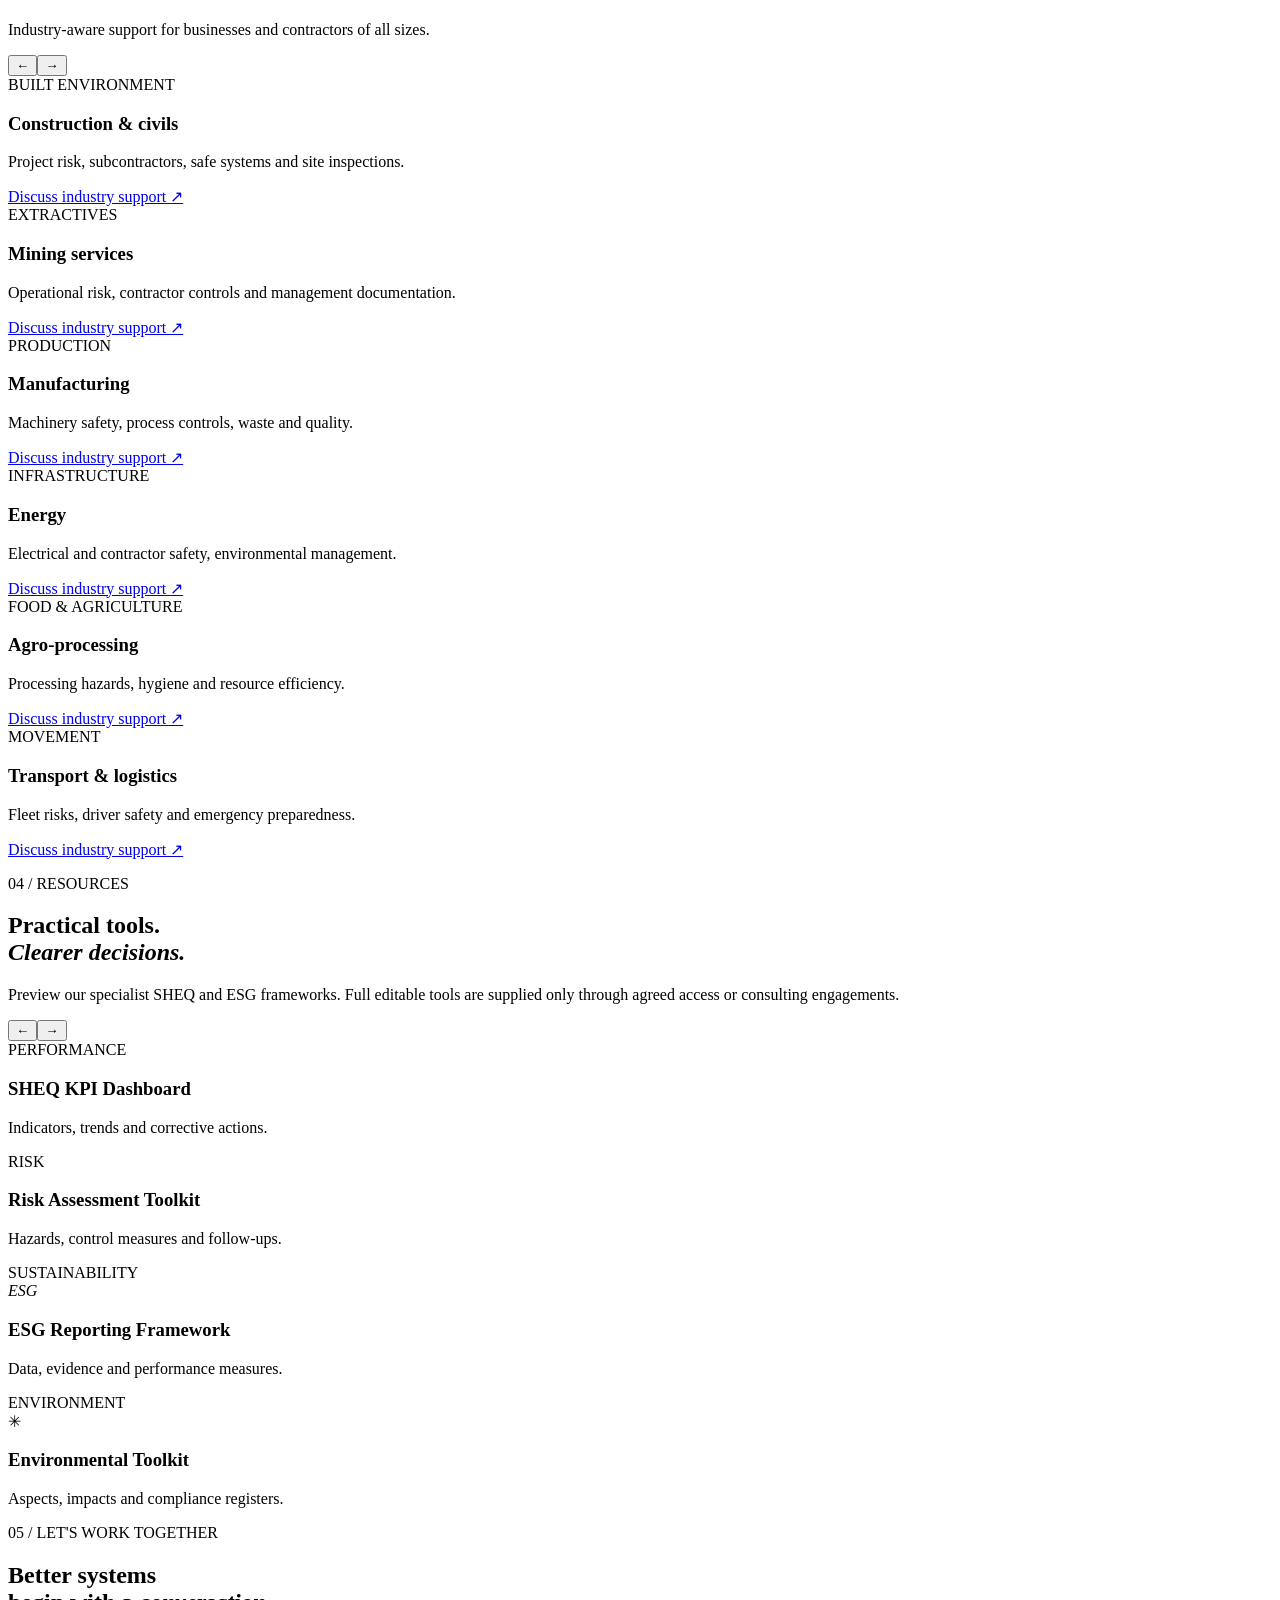
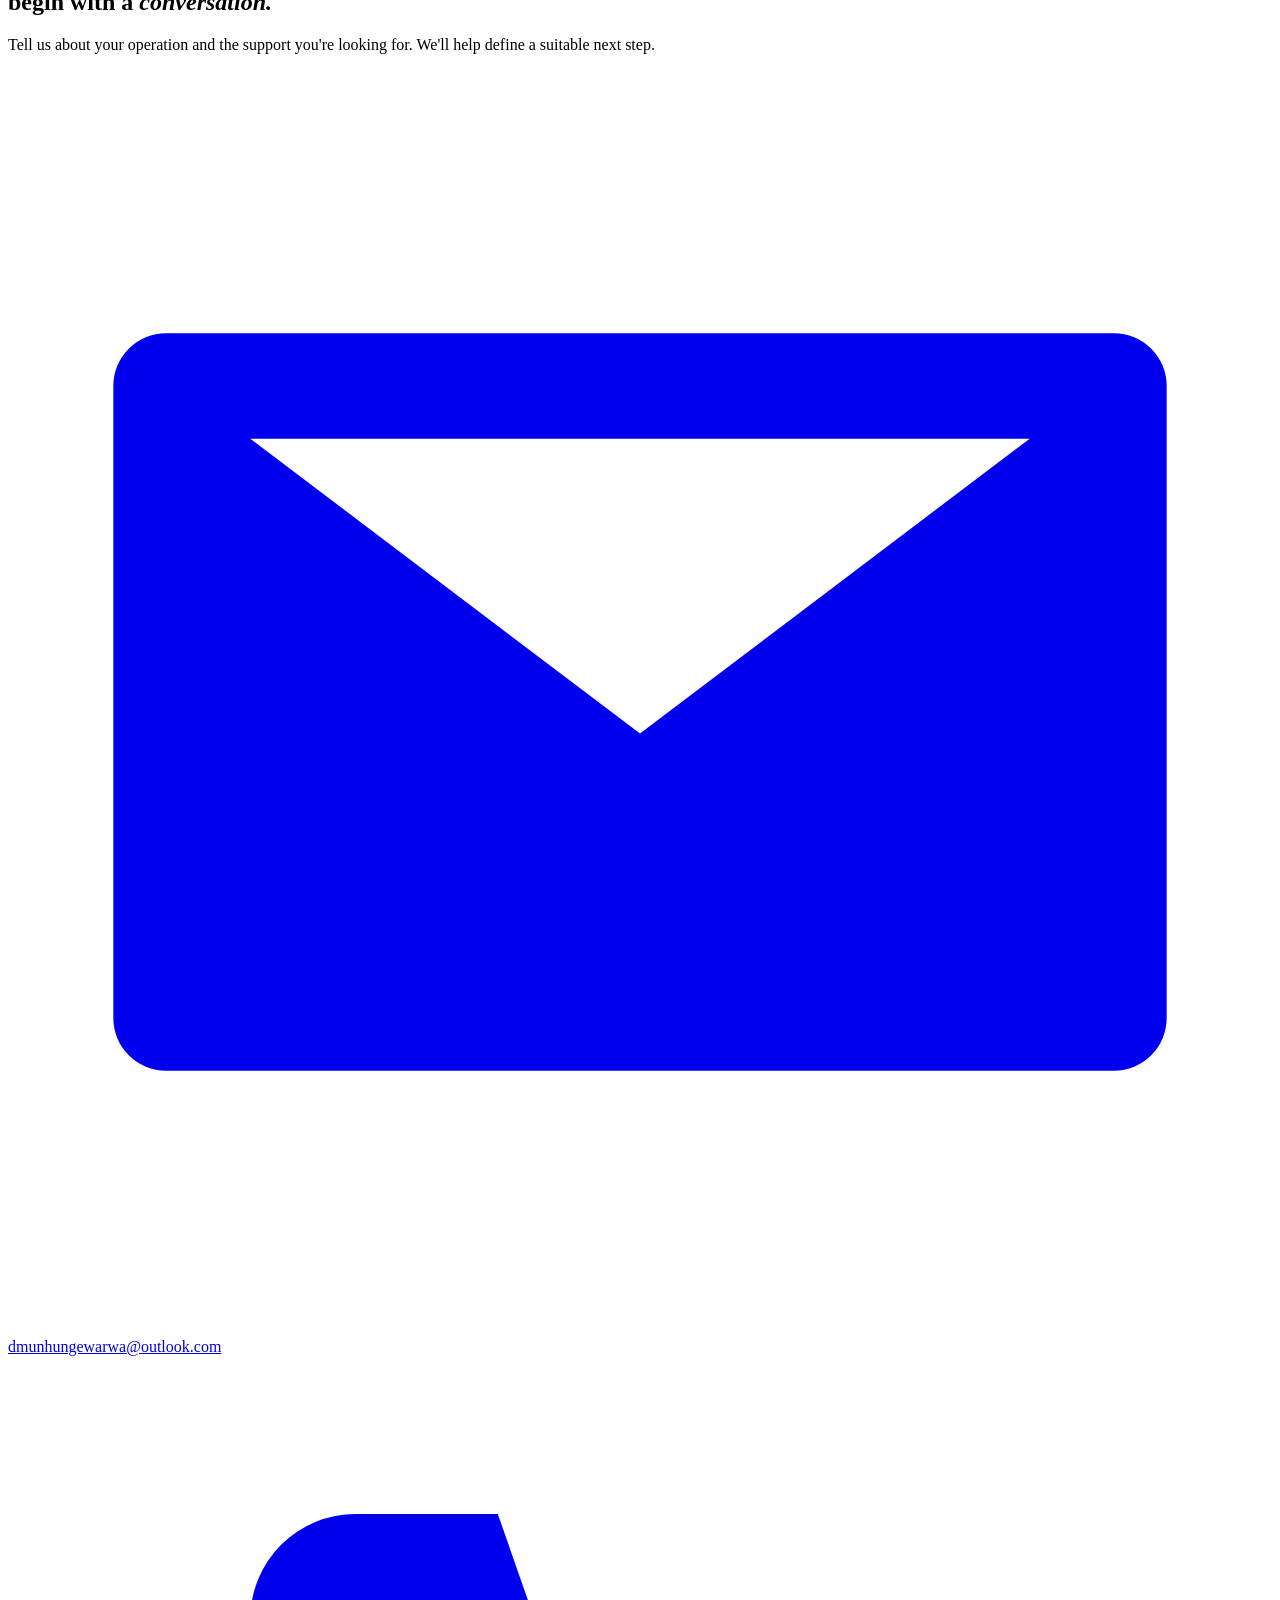
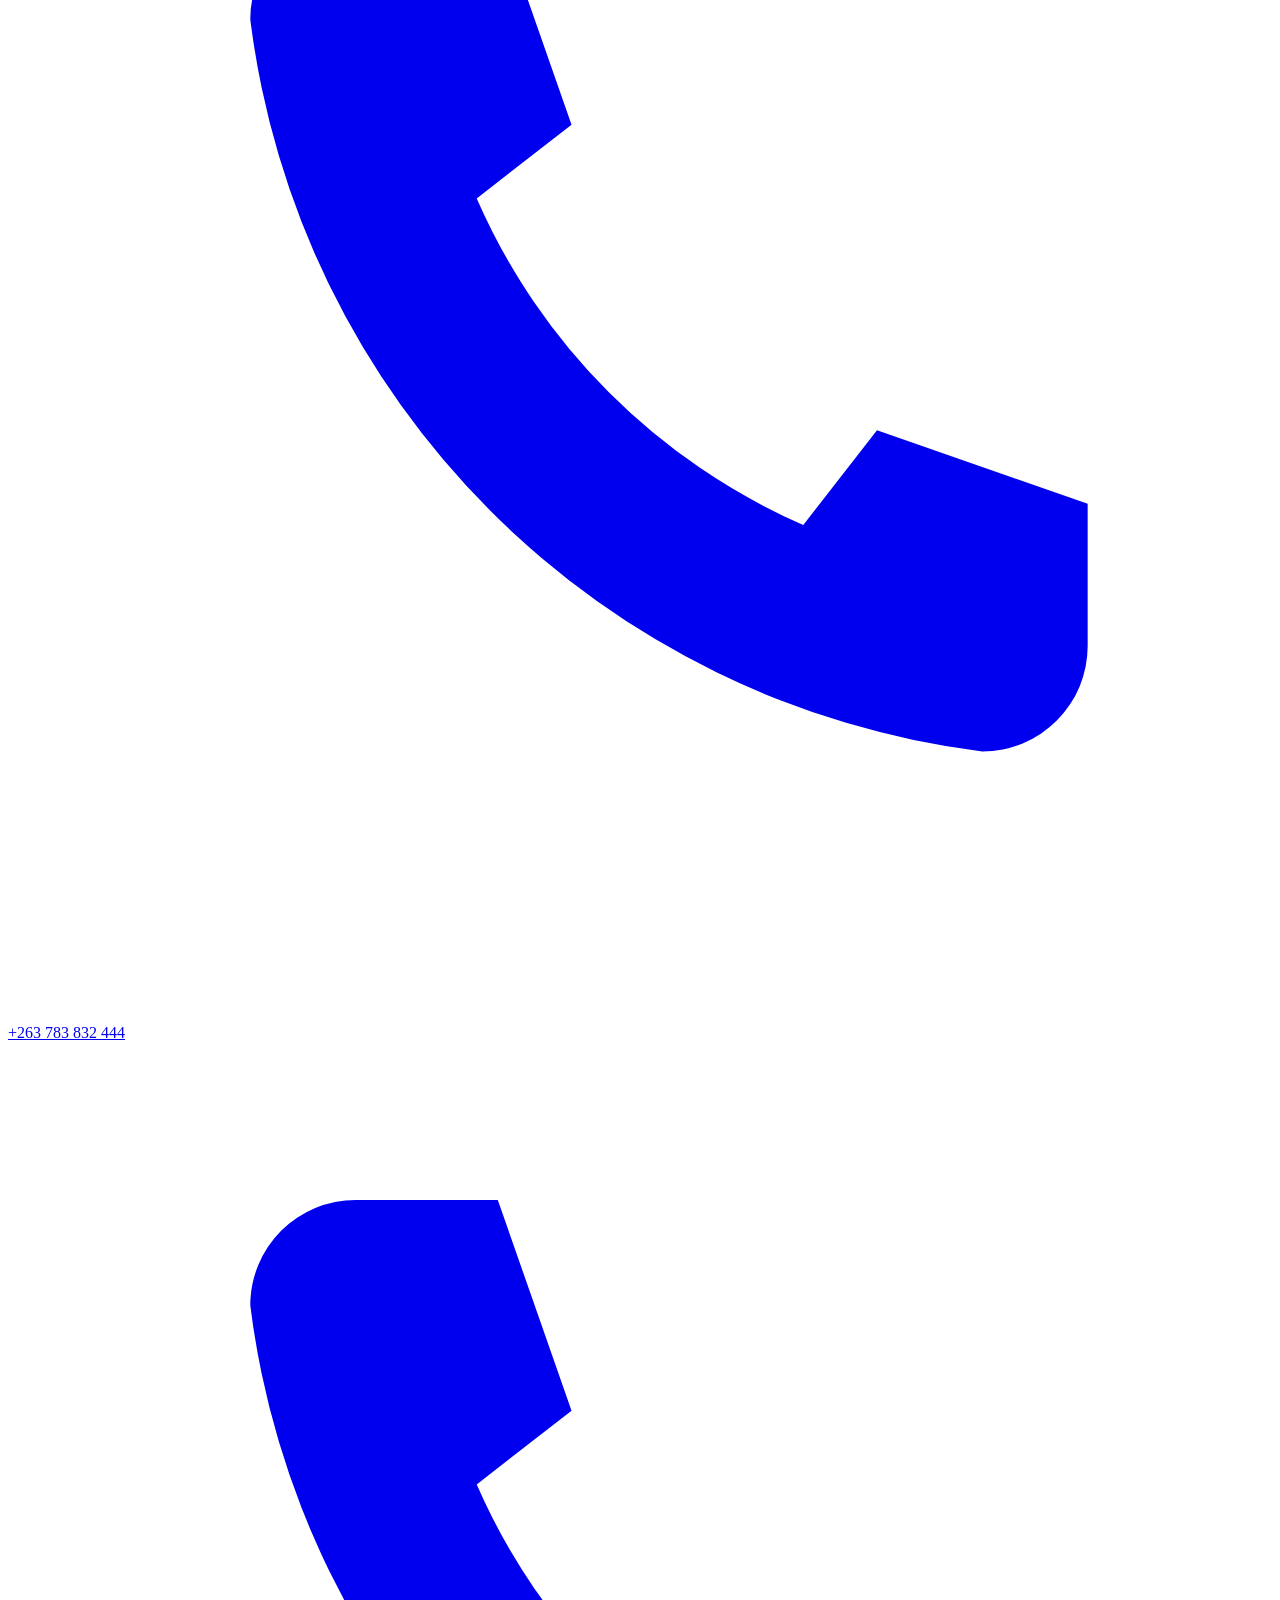
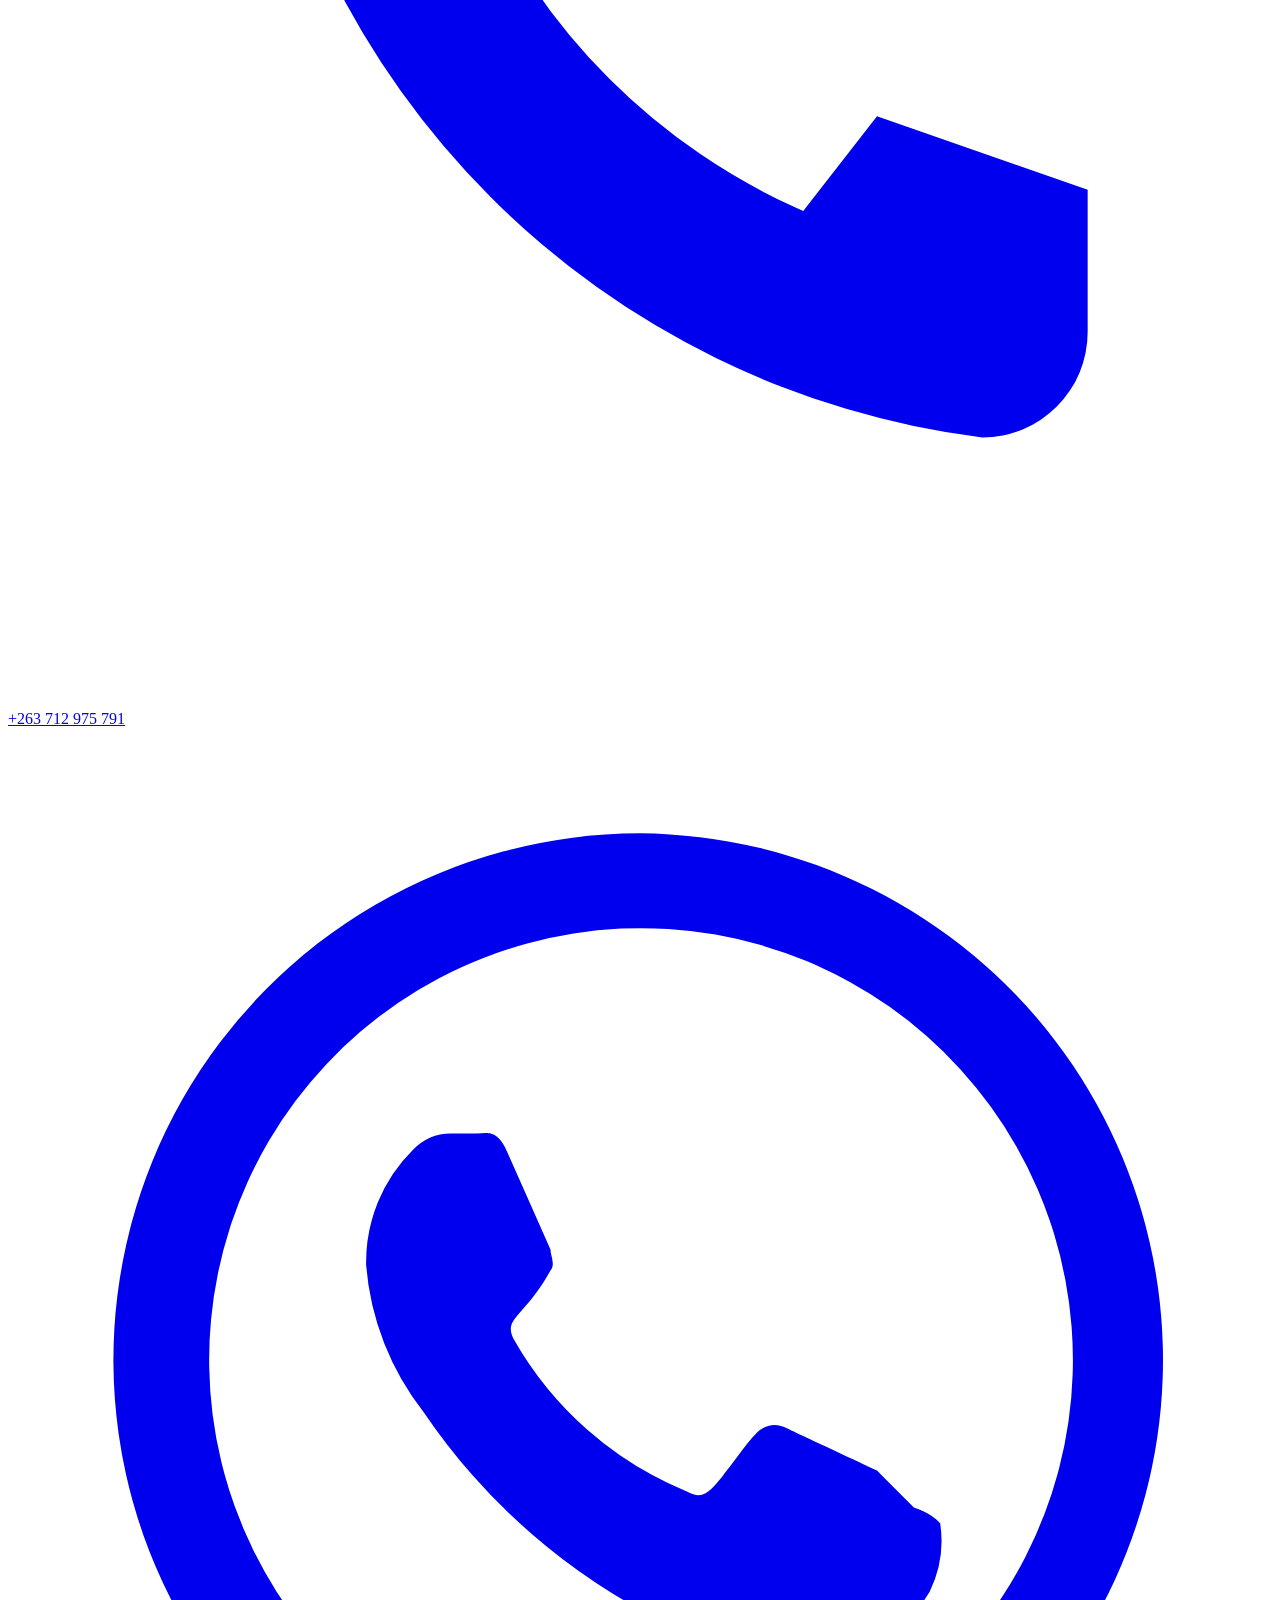
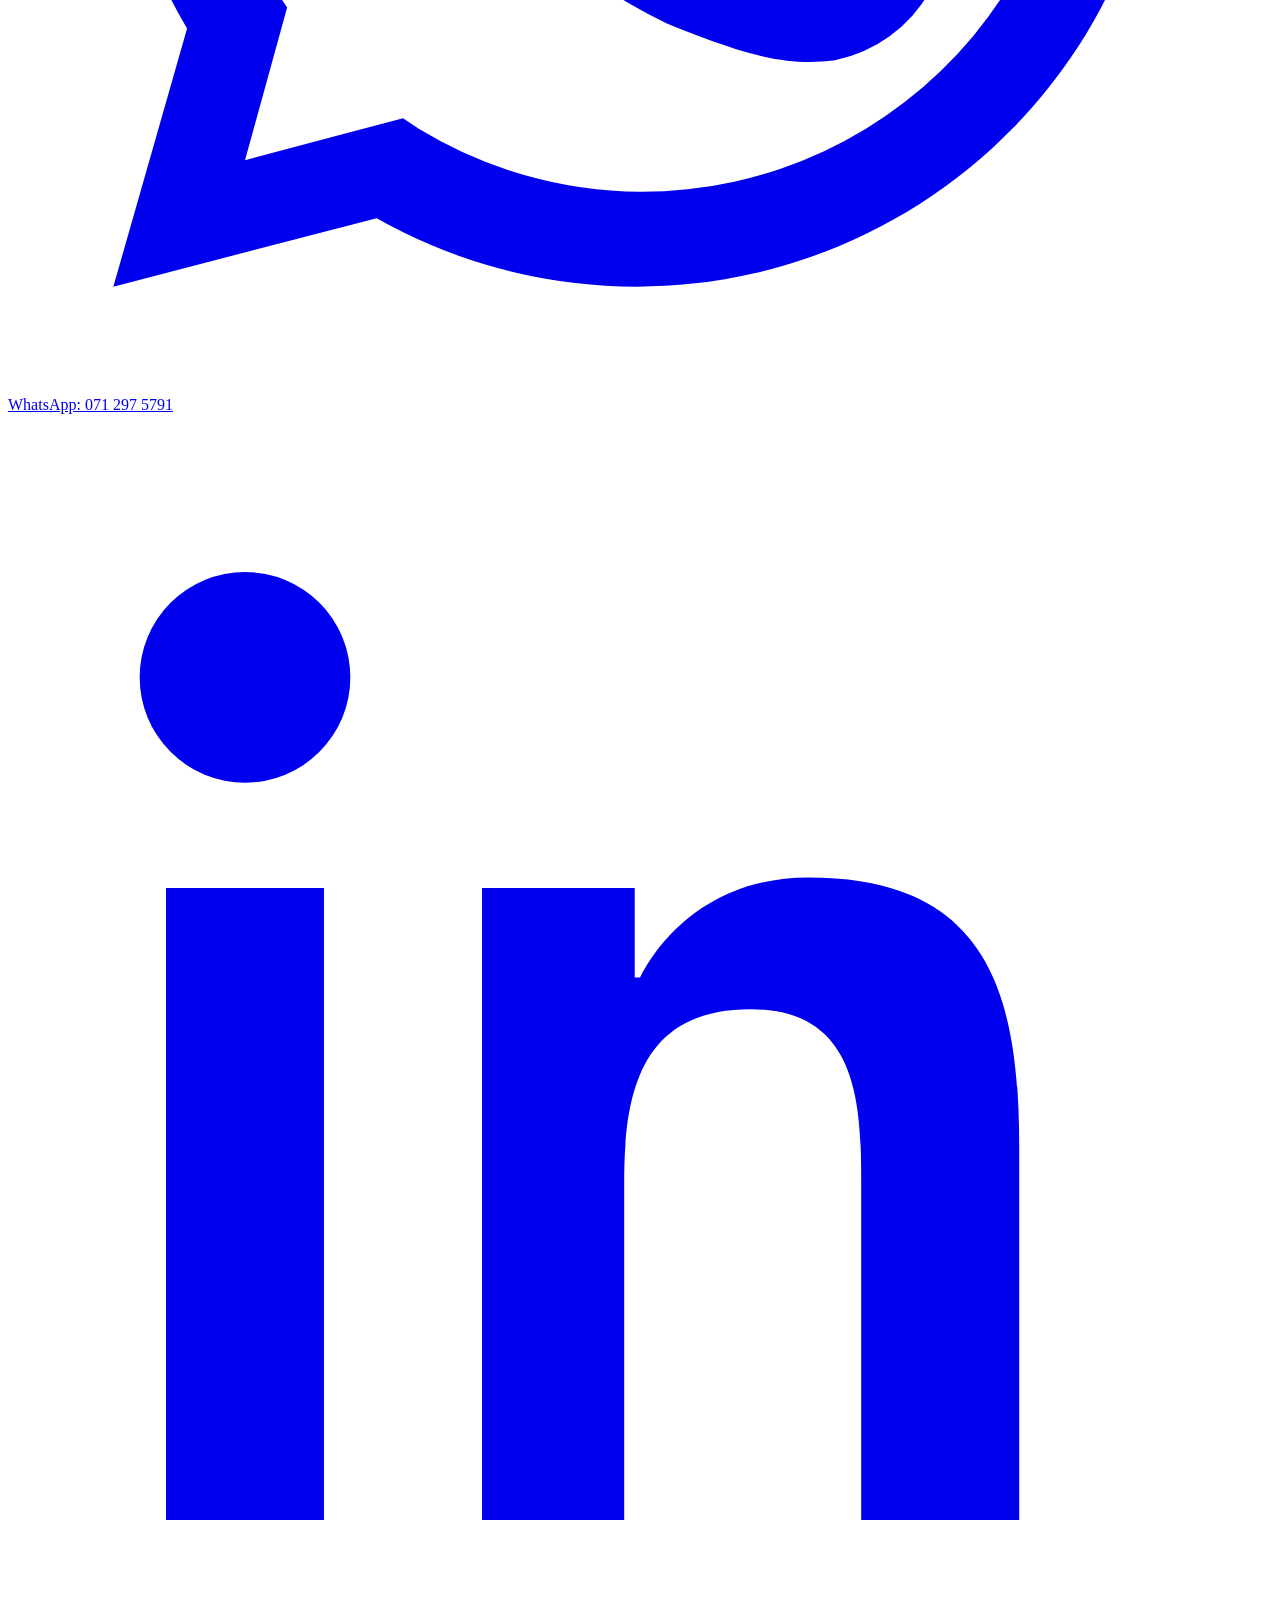
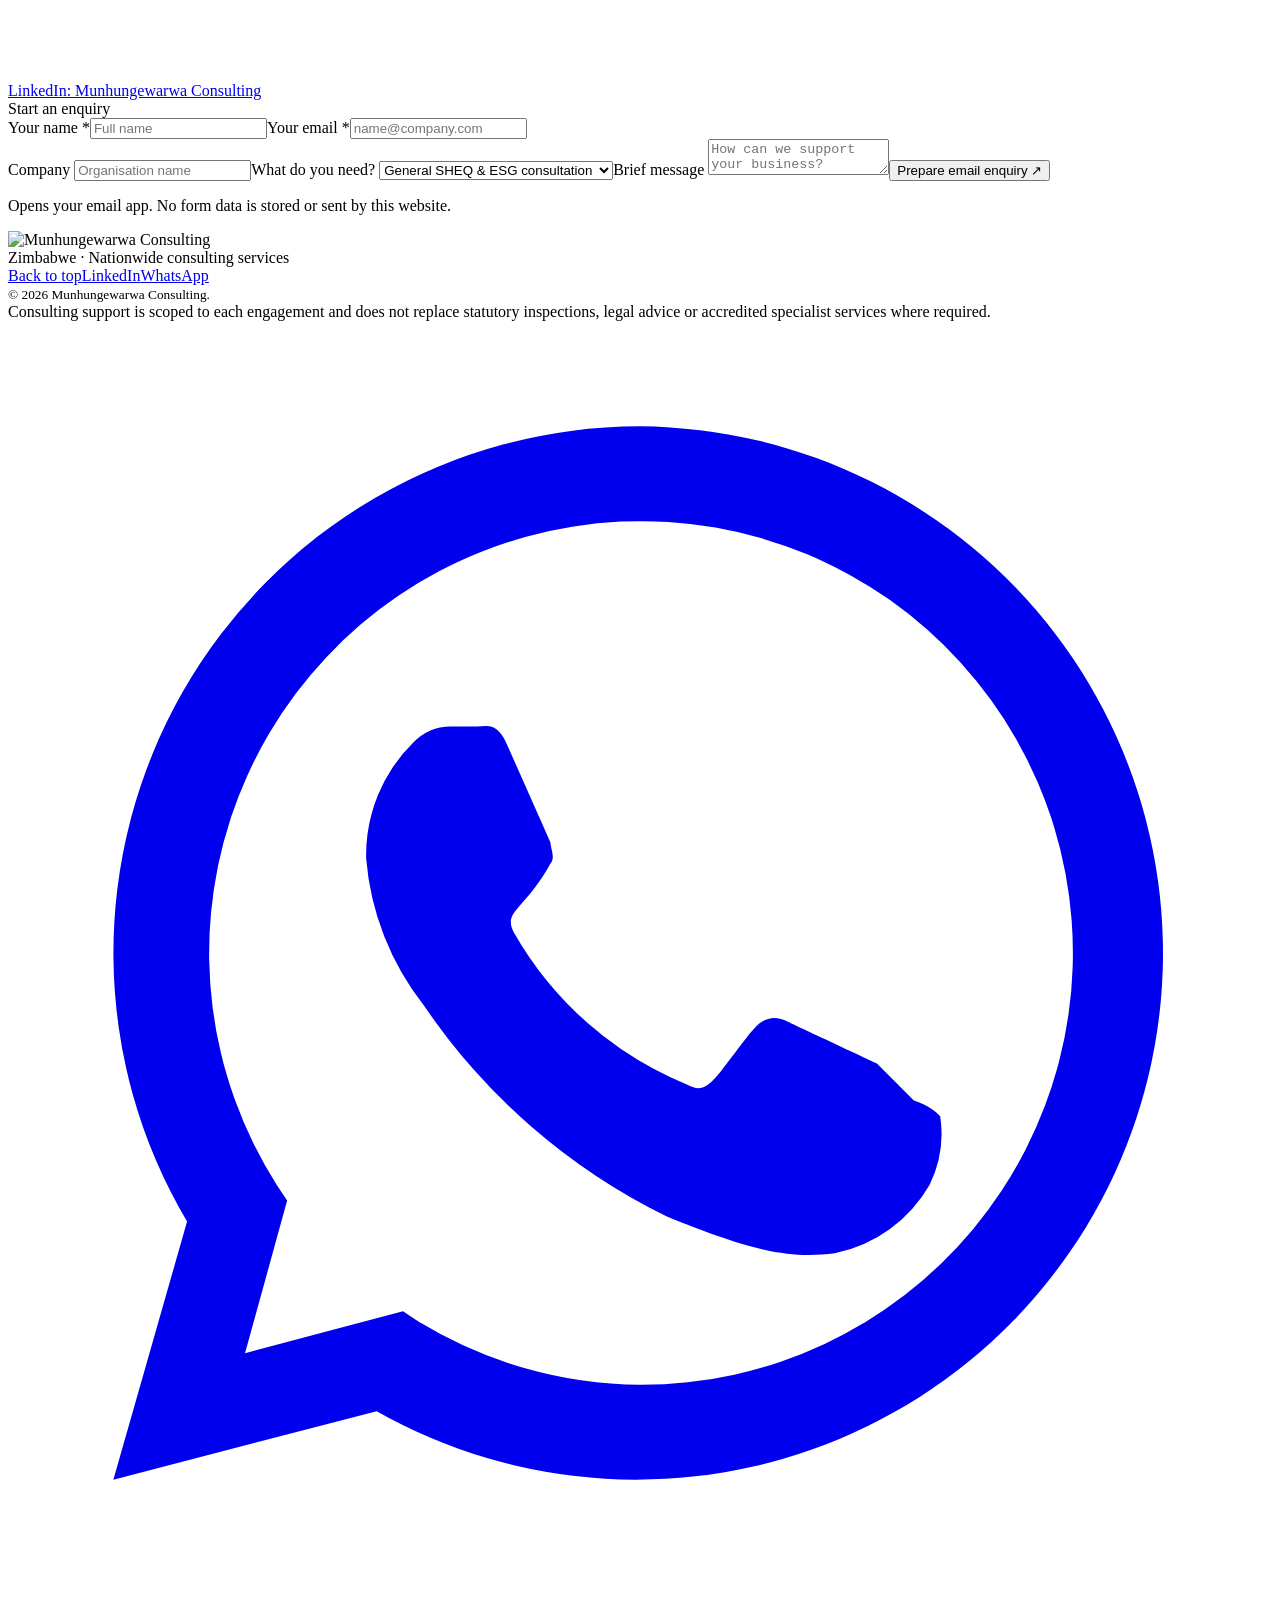
==== commit 9feae296: "Add files via upload" ====
--- a/index.html
+++ b/index.html
@@ -1,81 +1,105 @@
-<!doctype html>
+<!DOCTYPE html>
 <html lang="en">
 <head>
-  <meta charset="utf-8">
-  <meta name="viewport" content="width=device-width, initial-scale=1">
-  <meta name="theme-color" content="#073b2d">
-  <meta name="description" content="Desire Munhungewarwa provides practical SHEQ consultancy, environmental compliance, quality management and ESG reporting support in Zimbabwe.">
-  <meta property="og:title" content="Desire Munhungewarwa | SHEQ & ESG Consultant">
+  <meta charset="UTF-8"><meta name="viewport" content="width=device-width, initial-scale=1">
+  <title>Munhungewarwa Consulting | SHEQ & ESG Advisory, Zimbabwe</title>
+  <meta name="description" content="Practical SHEQ and ESG consulting for Zimbabwean businesses: workplace risk assessments, environmental management, compliance, ISO systems and sustainability reporting.">
+  <meta name="theme-color" content="#0c342b">
+  <link rel="canonical" href="https://munhungewarwaconsulting.co.zw/">
+  <meta property="og:title" content="Munhungewarwa Consulting | Practical SHEQ & ESG Solutions">
   <meta property="og:description" content="Safer workplaces. Stronger systems. Sustainable businesses.">
-  <meta property="og:type" content="website">
-  <title>Desire Munhungewarwa | SHEQ & ESG Consultant</title>
-  <link rel="stylesheet" href="styles.css">
-  <script defer src="script.js"></script>
+  <meta property="og:type" content="website"><meta property="og:url" content="https://munhungewarwaconsulting.co.zw/">
+  <link rel="icon" type="image/png" href="assets/favicon.png"><link rel="apple-touch-icon" href="assets/favicon.png">
+  <link rel="preconnect" href="https://images.unsplash.com" crossorigin>
+  <link rel="stylesheet" href="assets/style.css">
+  <script defer src="assets/main.js"></script>
+  <script type="application/ld+json">{"@context":"https://schema.org","@type":"ProfessionalService","name":"Munhungewarwa Consulting","description":"SHEQ & ESG consultancy for Zimbabwean businesses.","url":"https://munhungewarwaconsulting.co.zw/","logo":"https://munhungewarwaconsulting.co.zw/assets/logo.png","email":"dmunhungewarwa@outlook.com","telephone":"+263712975791","areaServed":"Zimbabwe","sameAs":["https://linkedin.com/company/munhungewarwa-consulting"]}</script>
 </head>
 <body>
-<a class="skip" href="#main">Skip to content</a>
-<header class="site-header" id="top">
-  <div class="container nav-wrap">
-    <a class="brand" href="#home" aria-label="Desire Munhungewarwa, home"><span>DESIRE <b>MUNHUNGEWARWA</b></span><small>SHEQ & ESG CONSULTANT</small></a>
-    <button class="menu-toggle" type="button" aria-expanded="false" aria-controls="main-nav" aria-label="Open navigation"><span></span><span></span><span></span></button>
-    <nav id="main-nav" class="nav" aria-label="Main navigation">
-      <a href="#home">Home</a><a href="#about">About</a><a href="#services">Services</a><a href="#portfolio">Portfolio</a><a href="#insights">Insights</a><a class="nav-contact" href="#contact">Contact <span aria-hidden="true">↗</span></a>
+<a class="skip" href="#main">Skip to main content</a>
+<div class="progress" aria-hidden="true"></div>
+<header class="header" id="top">
+  <div class="container nav-inner">
+    <a class="identity" href="#top" aria-label="Munhungewarwa Consulting homepage"><img class="brand-logo" src="assets/logo.png" alt="Munhungewarwa Consulting: SHEQ &amp; ESG Consultancy" width="272" height="54"></a>
+    <button class="mobile-menu" aria-label="Open main menu" aria-controls="nav" aria-expanded="false" type="button"><span></span><span></span><span></span></button>
+    <nav class="nav" id="nav" aria-label="Main navigation">
+      <a href="#experience">About us</a>
+      <div class="nav-group"><button type="button" class="nav-drop" aria-expanded="false" aria-controls="service-menu">Our expertise <span class="chevron" aria-hidden="true"></span></button>
+        <div id="service-menu" class="nav-submenu"><a href="#services" data-accordion="0">Health &amp; safety</a><a href="#services" data-accordion="1">Environmental management</a><a href="#services" data-accordion="2">Quality &amp; ISO systems</a><a href="#services" data-accordion="3">ESG &amp; sustainability</a><a href="#services" data-accordion="4">Training &amp; capacity building</a><a href="#services" data-accordion="5">Audits &amp; outsourced support</a></div>
+      </div>
+      <a href="#industries">Industries</a><a href="#resources">Resources</a>
+      <a class="nav-action" href="#contact">Get in touch <span aria-hidden="true">↗</span></a>
     </nav>
   </div>
 </header>
 <main id="main">
-<section id="home" class="hero">
-  <div class="hero-orb orb-one" aria-hidden="true"></div><div class="hero-orb orb-two" aria-hidden="true"></div>
-  <div class="container hero-grid">
-    <div class="hero-content">
-      <p class="eyebrow light">STRATEGY <i></i> COMPLIANCE <i></i> CAPACITY BUILDING <i></i> SUSTAINABILITY</p>
-      <h1>Safer Workplaces.<br><em>Stronger Systems.</em><br>Sustainable Businesses.</h1>
-      <p class="hero-lead">Practical SHEQ management and ESG reporting support for organisations committed to safer operations, responsible growth and lasting improvement.</p>
-      <div class="hero-actions"><a class="btn btn-gold" href="#services">Explore My Services <span aria-hidden="true">↗</span></a><a class="btn btn-outline" href="#contact">Request a Consultation</a></div>
-      <p class="hero-location">Serving clients nationwide across Zimbabwe <span aria-hidden="true">•</span> Available for project-based engagements</p>
-    </div>
-    <aside class="hero-panel" aria-label="Core consultancy areas">
-      <span class="panel-kicker">CONSULTANCY FOCUS</span><div class="panel-rule"></div>
-      <div class="focus-item"><span>01</span><strong>Health & Safety</strong></div><div class="focus-item"><span>02</span><strong>Environmental Management</strong></div><div class="focus-item"><span>03</span><strong>Quality & SHEQ Systems</strong></div><div class="focus-item"><span>04</span><strong>ESG & Sustainability</strong></div>
-      <p>Practical solutions for safer, greener and more resilient businesses.</p>
-    </aside>
+<section class="hero" aria-labelledby="hero-heading">
+ <div class="container hero-grid">
+  <div class="hero-text" data-reveal>
+   <p class="overline overline-light"><span class="overline-rule"></span> ZIMBABWE-BASED · PRACTICAL CONSULTING</p>
+   <h1 id="hero-heading">Safer workplaces.<br><em>Stronger systems.</em><br>Sustainable futures.</h1>
+   <p class="hero-description">SHEQ &amp; ESG solutions that turn compliance requirements into practical action — for the people, operations and ambitions behind your business.</p>
+   <div class="hero-ctas"><a class="button button-gold" href="#contact">Request a consultation <span>↗</span></a><a class="subtle-link" href="#services">Explore services <span>→</span></a></div>
+   <div class="hero-foot"><span class="tiny-line"></span> MINING <b>·</b> CONSTRUCTION <b>·</b> MANUFACTURING <b>·</b> ENERGY</div>
   </div>
-  <div class="hero-bottom container"><span>RISK</span><span>COMPLIANCE</span><span>PEOPLE</span><span>ENVIRONMENT</span><span>SUSTAINABILITY</span></div>
+  <div class="hero-photo" aria-label="Aerial construction works" data-reveal>
+   <img src="https://images.unsplash.com/photo-1723367194881-fe2e53534170?auto=format&amp;fit=crop&amp;w=1100&amp;q=80" alt="Aerial view of an active construction site with heavy equipment" fetchpriority="high" referrerpolicy="no-referrer">
+   <div class="image-caption"><span>FROM THE FIELD TO THE BOARDROOM</span></div>
+  </div>
+ </div>
 </section>
-<section class="intro-band" aria-label="Value proposition"><div class="container intro-band-inner"><p>Translating compliance requirements into <strong>practical action</strong> and measurable performance.</p><a href="#about">Discover my approach <span aria-hidden="true">↗</span></a></div></section>
-<section id="about" class="section about-section"><div class="container two-col">
-  <div><p class="eyebrow">01 / ABOUT THE CONSULTANT</p><h2>Professional insight.<br><span class="accent">Practical impact.</span></h2><div class="gold-line"></div><p class="section-lead">I'm <strong>Desire Munhungewarwa</strong>, a Zimbabwe-based SHEQ &amp; ESG Consultant with <strong>4 years of professional experience</strong> across the <strong>mining, civil engineering/construction and agro-processing industries</strong>. I help organisations build safer workplaces, effective management systems and responsible business practices.</p><p>My cross-sector experience helps me appreciate the different risks and operational demands faced by mine sites, construction projects and agro-processing facilities. I connect occupational safety and health, environmental management, quality and sustainability with everyday operational decisions. Effective systems should be understandable, implementable and measurable—not just documents on a shelf.</p><div class="experience-ribbon" aria-label="Four years experience in three industries"><strong>4 years' experience</strong><span>Mining <b>•</b> Civils &amp; Construction <b>•</b> Agro-processing</span></div><a class="text-link" href="#contact">Discuss your organisation's needs <span aria-hidden="true">↗</span></a></div>
-  <div class="credentials"><div class="credential-head"><span>PROFESSIONAL FOUNDATION</span><span class="small-diamond" aria-hidden="true">◆</span></div><div class="credential"><span class="credential-number">01</span><div><strong>BSc Environmental Science & Technology</strong><small>Academic qualification</small></div></div><div class="credential"><span class="credential-number">02</span><div><strong>NEBOSH International General Certificate</strong><small>Occupational health & safety</small></div></div><div class="credential"><span class="credential-number">03</span><div><strong>ESG Reporting Certificate</strong><small>Sustainability reporting</small></div></div><div class="credential-footer">STRATEGY <span>•</span> COMPLIANCE <span>•</span> CAPACITY BUILDING</div></div>
-</div></section>
-<section id="services" class="section services-section"><div class="container"><div class="section-heading"><div><p class="eyebrow">02 / WHAT I DO</p><h2>Consultancy <span class="accent">services</span></h2><p>Tailored technical support to address your organisation's SHEQ and ESG priorities.</p></div><a class="text-link" href="#contact">Request a tailored proposal ↗</a></div>
-<div class="service-grid">
-<article class="service-card"><span class="service-no">01 / SAFETY &amp; COMPLIANCE</span><h3>Occupational Safety &amp; Health</h3><p>Risk-based OSH management and readiness support aligned with Zimbabwe's Occupational Safety and Health Act, No. 7 of 2026.</p><ul><li>Workplace hazard identification &amp; risk assessments</li><li>OSH legal gap assessments &amp; action plans</li><li>Safety policies, procedures &amp; safe systems of work</li><li>Incident reporting, investigation &amp; corrective actions</li><li>Worker consultation, awareness &amp; training support</li><li>ISO 45001 and OSH management system support</li></ul></article>
-<article class="service-card"><span class="service-no">02 / ENVIRONMENT</span><h3>Environmental Management</h3><p>Understand environmental responsibilities and improve operational controls.</p><ul><li>Environmental compliance reviews</li><li>Aspects and impacts assessments</li><li>Waste management improvement plans</li><li>ISO 14001 implementation support</li></ul></article>
-<article class="service-card"><span class="service-no">03 / QUALITY</span><h3>Quality & Integrated SHEQ Systems</h3><p>Develop workable systems that support consistency and continuous improvement.</p><ul><li>ISO 9001 implementation support</li><li>Policies, procedures & operational controls</li><li>Internal audit preparation</li><li>SHEQ dashboards & KPI reporting</li></ul></article>
-<article class="service-card"><span class="service-no">04 / SUSTAINABILITY</span><h3>ESG Reporting & Advisory</h3><p>Build a structured approach to sustainability performance and disclosure.</p><ul><li>ESG baseline & gap assessments</li><li>ESG metrics and data collection</li><li>Sustainability reporting support</li><li>Action plans & performance dashboards</li></ul></article>
-<article class="service-card"><span class="service-no">05 / PEOPLE</span><h3>Training &amp; Capacity Building</h3><p>Build the knowledge and participation needed to support preventive OSH practices and better performance.</p><ul><li>Hazard identification &amp; risk assessment awareness</li><li>Worker safety rights, consultation &amp; reporting</li><li>Site induction and safety awareness support</li><li>Environmental and ESG fundamentals</li></ul></article>
-<article class="service-card"><span class="service-no">06 / ASSURANCE</span><h3>SHEQ Audits &amp; Advisory</h3><p>Review management arrangements and operational controls, including preparedness for the 2026 OSH legislative framework.</p><ul><li>OSH Act readiness and documentation reviews</li><li>Workplace inspection &amp; risk-control checks</li><li>Internal audits &amp; management system gaps</li><li>Corrective action and KPI performance tracking</li></ul></article>
-</div>
-<aside class="osh-law-panel" aria-labelledby="osh-law-heading">
-  <div class="osh-law-head"><span class="law-kicker">ZIMBABWE · LEGISLATIVE READINESS</span><h3 id="osh-law-heading">Occupational Safety and Health Act, No. 7 of 2026</h3><p>I support organisations in reviewing their occupational safety and health arrangements against the new legislative framework and prioritising practical improvements.</p></div>
-  <div class="osh-law-details"><strong>Relevant consultancy support</strong><ul><li>Hazard identification, risk assessment and preventive controls</li><li>OSH policies, safe work procedures and worker information</li><li>Training, worker participation and contractor coordination</li><li>Incident records, inspections, action tracking and audit readiness</li></ul><a href="https://veritaszim.net/node/8125" target="_blank" rel="noopener noreferrer">Read the Act via Veritas Zimbabwe <span aria-hidden="true">↗</span></a></div>
-</aside>
-<p class="service-note">Services support clients' compliance efforts but do not replace statutory inspections, legal advice, medical examinations or accredited services where required. Obligations must be confirmed against the final Act, commencement provisions, applicable regulations and each client's operations. Engagement scope and deliverables are agreed before work begins.</p></div></section>
-<section class="approach-section section"><div class="container"><p class="eyebrow light">03 / MY APPROACH</p><h2>Clear thinking. <em>Actionable outcomes.</em></h2><div class="approach-grid"><div><span>01</span><h3>Understand</h3><p>Review the organisation, operational context, risks and relevant requirements.</p></div><div><span>02</span><h3>Assess</h3><p>Identify gaps, priorities and opportunities for measurable improvement.</p></div><div><span>03</span><h3>Implement</h3><p>Develop practical controls, systems, reporting tools and staff capabilities.</p></div><div><span>04</span><h3>Improve</h3><p>Track progress, review performance and refine actions over time.</p></div></div></div></section>
-<section id="portfolio" class="section portfolio-section"><div class="container"><div class="section-heading"><div><p class="eyebrow">04 / PORTFOLIO & RESOURCES</p><h2>Tools that turn data <span class="accent">into decisions.</span></h2><p>Practical resources that support SHEQ and ESG management.</p></div></div><div class="portfolio-grid"><article class="portfolio-card"><div class="portfolio-visual visual-dashboard" aria-hidden="true"><div class="mock-label">SHEQ PERFORMANCE</div><div class="mock-bars"><i></i><i></i><i></i><i></i><i></i><i></i></div><div class="mock-mini"><b></b><b></b><b></b></div></div><div class="portfolio-body"><span>RESOURCE</span><h3>SHEQ KPI Dashboard</h3><p>Visual tracking of leading and lagging performance indicators.</p></div></article><article class="portfolio-card"><div class="portfolio-visual visual-audit" aria-hidden="true"><div class="mock-label">RISK ASSESSMENT</div><div class="mock-table"><b></b><b></b><b></b><b></b><b></b><b></b></div></div><div class="portfolio-body"><span>RESOURCE</span><h3>Risk Assessment Framework</h3><p>Structured hazard identification, risk evaluation and control tracking.</p></div></article><article class="portfolio-card"><div class="portfolio-visual visual-esg" aria-hidden="true"><div class="mock-label">ESG METRICS</div><div class="mock-circles"><b></b><b></b><b></b></div><div class="mock-lines"><i></i><i></i><i></i></div></div><div class="portfolio-body"><span>RESOURCE</span><h3>ESG Reporting Framework</h3><p>A structured approach to sustainability data and performance disclosure.</p></div></article></div><p class="portfolio-note">Interested in a tool like these for your organisation? Request relevant samples or a walkthrough through the contact section.</p></div></section>
-<section id="insights" class="section insights-section"><div class="container"><div class="section-heading"><div><p class="eyebrow">05 / INSIGHTS</p><h2>Ideas for <span class="accent">better performance.</span></h2><p>Topics I can explore with organisations seeking stronger SHEQ and ESG practices.</p></div></div><div class="insight-grid"><article><span>HEALTH & SAFETY</span><h3>Leading vs. Lagging Safety Indicators</h3><p>Why monitoring preventive actions matters alongside incident statistics.</p></article><article><span>MANAGEMENT SYSTEMS</span><h3>Making Integrated SHEQ Systems Work</h3><p>Connecting ISO 9001, ISO 14001 and ISO 45001 with everyday operations.</p></article><article><span>SUSTAINABILITY</span><h3>Getting Started With ESG Reporting</h3><p>Establishing relevant metrics, reliable data and a practical reporting process.</p></article></div><p class="portfolio-note">Would you like to explore any of these topics for your organisation? Get in touch through the contact section.</p></div></section>
-<section id="contact" class="section contact-section"><div class="container contact-grid"><div><p class="eyebrow light">06 / GET IN TOUCH</p><h2>Let's build something <em>better together.</em></h2><p>Whether you need a focused compliance review, SHEQ system support or an ESG reporting framework, let's discuss your priorities and the right next step.</p><div class="contact-links"><a href="mailto:dmunhungewarwa@outlook.com">dmunhungewarwa@outlook.com ↗</a><a href="tel:+263783832444">+263 783 832 444 ↗</a><a href="tel:+263712975791">+263 712 975 791 ↗</a><a href="https://www.linkedin.com/company/munhungewarwa-consulting" target="_blank" rel="noopener noreferrer">LinkedIn page ↗</a><span>Nationwide, Zimbabwe</span></div></div><div class="contact-card"><span class="contact-card-title">REQUEST A CONSULTATION</span><p>Tell me a little about your organisation and the support you need.</p><form id="enquiry-form"><label for="name">Your name <span>*</span></label><input id="name" name="name" autocomplete="name" required maxlength="120" placeholder="Full name"><label for="organisation">Organisation</label><input id="organisation" name="organisation" maxlength="150" placeholder="Company or organisation"><label for="email">Email address <span>*</span></label><input id="email" name="email" type="email" autocomplete="email" required maxlength="180" placeholder="you@company.com"><label for="service">Service of interest</label><select id="service" name="service"><option value="General consultancy enquiry">Select a service</option><option>Occupational Safety &amp; Health / OSH Act 2026 Readiness</option><option>Environmental Management</option><option>Quality & Integrated SHEQ Systems</option><option>ESG Reporting & Advisory</option><option>Training & Capacity Building</option><option>SHEQ Audits & Advisory</option></select><label for="message">How can I help? <span>*</span></label><textarea id="message" name="message" required maxlength="2000" rows="4" placeholder="Briefly describe your requirements"></textarea><button class="btn btn-gold submit-btn" type="submit">Prepare Email Enquiry <span aria-hidden="true">↗</span></button><small>Prepare your message, then choose Gmail, your email app or copy the enquiry. Preparing a message does not send it.</small></form>
-<div id="enquiry-result" class="enquiry-result" hidden aria-live="polite">
-  <h3>Your enquiry is ready</h3><p>Choose how you would like to send it. No enquiry has been sent yet.</p>
-  <div class="enquiry-actions">
-    <a id="gmail-compose" class="btn btn-gold" href="https://mail.google.com/" target="_blank" rel="noopener noreferrer">Open in Gmail <span aria-hidden="true">↗</span></a>
-    <a id="email-compose" class="btn btn-secondary" href="mailto:dmunhungewarwa@outlook.com">Use email app <span aria-hidden="true">↗</span></a>
-    <button id="copy-enquiry" class="btn btn-secondary" type="button">Copy message</button>
+<section class="experience" id="experience" aria-labelledby="experience-heading">
+ <div class="experience-copy" data-reveal>
+  <div class="experience-inner"><p class="overline overline-dark">01 / OUR EXPERIENCE</p><h2 id="experience-heading">Professional insight.<br><em>Practical impact.</em></h2>
+   <p>Our practice draws on <strong>4 years of hands-on SHEQ &amp; ESG experience</strong> across mining, civil engineering/construction and agro-processing in Zimbabwe.</p>
+   <p>We develop clear systems and realistic improvement plans that work on site — not just on paper.</p>
+   <div class="experience-tags"><span>Risk &amp; compliance</span><span>Operational systems</span><span>Sustainability</span><span>Reporting</span></div>
+   <a class="dark-link" href="#contact">Discuss your business needs <span>↗</span></a>
   </div>
-  <label for="enquiry-preview">Enquiry preview (you can select and copy this text)</label><textarea id="enquiry-preview" rows="9" readonly spellcheck="false"></textarea>
-  <p id="copy-status" class="copy-status" role="status"></p>
-</div>
-<a class="whatsapp-link" href="https://wa.me/263712975791?text=Hello%20Desire%2C%20I%20would%20like%20to%20enquire%20about%20your%20SHEQ%20%26%20ESG%20consultancy%20services." target="_blank" rel="noopener noreferrer">Or start a WhatsApp conversation ↗</a></div></div></section>
+ </div>
+ <div class="experience-photo" aria-label="Aerial view of an industrial facility"><img src="https://images.unsplash.com/photo-1513257805917-a0da1146eb15?auto=format&amp;fit=crop&amp;w=1200&amp;q=80" alt="Industrial factory and processing infrastructure photographed from above" loading="lazy" referrerpolicy="no-referrer"><span class="photo-sticker">EXPERIENCE / 04 YEARS</span></div>
+</section>
+<section class="services" id="services" aria-labelledby="services-heading">
+ <div class="container">
+  <div class="center-head" data-reveal><p class="overline overline-light">02 / WHAT WE DO</p><h2 id="services-heading">Specialist support. <em>Without the complexity.</em></h2><p>Practical SHEQ and ESG support for Zimbabwean businesses, from workplace risk assessments and ISO systems to sustainability reporting and training.</p></div>
+  <div class="services-split">
+   <div class="service-photo" data-reveal><img src="https://images.unsplash.com/photo-1742112125554-fdb788faedaa?auto=format&amp;fit=crop&amp;w=1100&amp;q=80" alt="Engineering professionals reviewing an industrial project" loading="lazy" referrerpolicy="no-referrer"><div class="photo-overlay"><span class="photo-label">WHAT WE VALUE</span><strong>Protect people.<br>Strengthen performance.</strong></div></div>
+   <div class="accordion" data-accordion-root data-reveal>
+    <div class="accordion-top"><span>Our six core services</span><span>Select a service for details</span></div>
+    <article class="accordion-item is-open"><h3><button type="button" class="accordion-trigger" id="a0" aria-expanded="true" aria-controls="panel0"><span class="service-num">01</span><span>Occupational safety &amp; health</span><span class="plus-icon" aria-hidden="true"></span></button></h3><div class="accordion-panel" id="panel0" role="region" aria-labelledby="a0"><div class="accordion-panel-inner"><p>Risk assessments, workplace safety systems, inspections, incident investigation and readiness support for applicable Zimbabwean OSH requirements.</p><a href="#contact" data-pick="Safety & OSH compliance">Enquire about this service ↗</a></div></div></article>
+    <article class="accordion-item"><h3><button type="button" class="accordion-trigger" id="a1" aria-expanded="false" aria-controls="panel1"><span class="service-num">02</span><span>Environmental management</span><span class="plus-icon" aria-hidden="true"></span></button></h3><div class="accordion-panel" id="panel1" role="region" aria-labelledby="a1"><div class="accordion-panel-inner"><p>Environmental compliance reviews, aspects and impacts registers, waste controls, management plans and ISO 14001 support.</p><a href="#contact" data-pick="Environmental management">Enquire about this service ↗</a></div></div></article>
+    <article class="accordion-item"><h3><button type="button" class="accordion-trigger" id="a2" aria-expanded="false" aria-controls="panel2"><span class="service-num">03</span><span>Quality &amp; integrated SHEQ systems</span><span class="plus-icon" aria-hidden="true"></span></button></h3><div class="accordion-panel" id="panel2" role="region" aria-labelledby="a2"><div class="accordion-panel-inner"><p>Practical policies, process controls, internal audits, ISO 9001-oriented systems, corrective actions and KPI dashboards.</p><a href="#contact" data-pick="Quality & integrated SHEQ systems">Enquire about this service ↗</a></div></div></article>
+    <article class="accordion-item"><h3><button type="button" class="accordion-trigger" id="a3" aria-expanded="false" aria-controls="panel3"><span class="service-num">04</span><span>ESG reporting &amp; sustainability</span><span class="plus-icon" aria-hidden="true"></span></button></h3><div class="accordion-panel" id="panel3" role="region" aria-labelledby="a3"><div class="accordion-panel-inner"><p>ESG baselines, material issues, data ownership, performance measures, sustainability reporting and improvement planning.</p><a href="#contact" data-pick="ESG reporting & sustainability">Enquire about this service ↗</a></div></div></article>
+    <article class="accordion-item"><h3><button type="button" class="accordion-trigger" id="a4" aria-expanded="false" aria-controls="panel4"><span class="service-num">05</span><span>Training &amp; capacity building</span><span class="plus-icon" aria-hidden="true"></span></button></h3><div class="accordion-panel" id="panel4" role="region" aria-labelledby="a4"><div class="accordion-panel-inner"><p>Safety inductions, risk-awareness sessions, worker consultation, environmental responsibilities and ESG awareness.</p><a href="#contact" data-pick="Training & capacity building">Enquire about this service ↗</a></div></div></article>
+    <article class="accordion-item"><h3><button type="button" class="accordion-trigger" id="a5" aria-expanded="false" aria-controls="panel5"><span class="service-num">06</span><span>Audits &amp; outsourced SHEQ support</span><span class="plus-icon" aria-hidden="true"></span></button></h3><div class="accordion-panel" id="panel5" role="region" aria-labelledby="a5"><div class="accordion-panel-inner"><p>Gap assessments, workplace inspections, corrective-action tracking and flexible project-based or ongoing assistance.</p><a href="#contact" data-pick="Audits & outsourced SHEQ support">Enquire about this service ↗</a></div></div></article>
+   </div>
+  </div>
+ </div>
+</section>
+<section class="industry-area" id="industries" aria-labelledby="industries-heading"><div class="container">
+ <div class="carousel-heading" data-reveal><div><p class="overline overline-dark">03 / INDUSTRIES</p><h2 id="industries-heading">Built for <em>operational realities.</em></h2><p>Industry-aware support for businesses and contractors of all sizes.</p></div><div class="slide-tools"><button class="slide-arrow" type="button" data-prev="industry" aria-label="Previous industry">←</button><button class="slide-arrow" type="button" data-next="industry" aria-label="Next industry">→</button></div></div>
+ <div class="carousel-window"><div class="cards-track" data-track="industry" aria-roledescription="carousel" aria-label="Industries we support" tabindex="0">
+  <article class="industry-card"><span>BUILT ENVIRONMENT</span><h3>Construction &amp; civils</h3><p>Project risk, subcontractors, safe systems and site inspections.</p><a href="#contact">Discuss industry support ↗</a></article>
+  <article class="industry-card"><span>EXTRACTIVES</span><h3>Mining services</h3><p>Operational risk, contractor controls and management documentation.</p><a href="#contact">Discuss industry support ↗</a></article>
+  <article class="industry-card"><span>PRODUCTION</span><h3>Manufacturing</h3><p>Machinery safety, process controls, waste and quality.</p><a href="#contact">Discuss industry support ↗</a></article>
+  <article class="industry-card"><span>INFRASTRUCTURE</span><h3>Energy</h3><p>Electrical and contractor safety, environmental management.</p><a href="#contact">Discuss industry support ↗</a></article>
+  <article class="industry-card"><span>FOOD &amp; AGRICULTURE</span><h3>Agro-processing</h3><p>Processing hazards, hygiene and resource efficiency.</p><a href="#contact">Discuss industry support ↗</a></article>
+  <article class="industry-card"><span>MOVEMENT</span><h3>Transport &amp; logistics</h3><p>Fleet risks, driver safety and emergency preparedness.</p><a href="#contact">Discuss industry support ↗</a></article>
+ </div></div>
+ </div></section>
+<section class="resource-area" id="resources" aria-labelledby="resources-heading"><div class="container resources-wrap"><div class="resources-text" data-reveal><p class="overline overline-light">04 / RESOURCES</p><h2 id="resources-heading">Practical tools.<br><em>Clearer decisions.</em></h2><p>Preview our specialist SHEQ and ESG frameworks. Full editable tools are supplied only through agreed access or consulting engagements.</p><div class="slide-tools"><button class="slide-arrow light-arrow" type="button" data-prev="resource" aria-label="Previous resource">←</button><button class="slide-arrow light-arrow" type="button" data-next="resource" aria-label="Next resource">→</button></div></div>
+ <div class="resource-window"><div class="resource-track" data-track="resource" aria-roledescription="carousel" aria-label="SHEQ and ESG resources" tabindex="0">
+  <article class="resource-card"><span>PERFORMANCE</span><div class="resource-graphic bar-graphic" aria-hidden="true"><i></i><i></i><i></i><i></i><i></i></div><h3>SHEQ KPI Dashboard</h3><p>Indicators, trends and corrective actions.</p></article>
+  <article class="resource-card"><span>RISK</span><div class="resource-graphic risk-graphic" aria-hidden="true"><i></i><i></i><i></i><i></i><i></i><i></i><i></i><i></i><i></i></div><h3>Risk Assessment Toolkit</h3><p>Hazards, control measures and follow-ups.</p></article>
+  <article class="resource-card"><span>SUSTAINABILITY</span><div class="resource-graphic ring-graphic" aria-hidden="true"><i>ESG</i></div><h3>ESG Reporting Framework</h3><p>Data, evidence and performance measures.</p></article>
+  <article class="resource-card"><span>ENVIRONMENT</span><div class="resource-graphic leaf-graphic" aria-hidden="true">✳</div><h3>Environmental Toolkit</h3><p>Aspects, impacts and compliance registers.</p></article>
+ </div></div>
+ </div></section>
+<section class="cta" id="contact" aria-labelledby="contact-heading"><div class="container cta-grid"><div class="cta-copy" data-reveal><p class="overline overline-light">05 / LET'S WORK TOGETHER</p><h2 id="contact-heading">Better systems<br>begin with a <em>conversation.</em></h2><p>Tell us about your operation and the support you're looking for. We'll help define a suitable next step.</p><div class="contact-options"><a href="mailto:dmunhungewarwa@outlook.com"><svg viewBox="0 0 24 24" aria-hidden="true"><path d="M3 5h18a1 1 0 0 1 1 1v12a1 1 0 0 1-1 1H3a1 1 0 0 1-1-1V6a1 1 0 0 1 1-1zm1.6 2L12 12.6 19.4 7z" fill="currentColor"/></svg>dmunhungewarwa@outlook.com</a><a href="tel:+263783832444"><svg viewBox="0 0 24 24" aria-hidden="true"><path d="M6.6 3h2.7l1.4 4-1.8 1.4a12 12 0 0 0 6.2 6.2l1.4-1.8 4 1.4v2.7a2 2 0 0 1-2 2A16 16 0 0 1 4.6 5a2 2 0 0 1 2-2z" fill="currentColor"/></svg>+263 783 832 444</a><a href="tel:+263712975791"><svg viewBox="0 0 24 24" aria-hidden="true"><path d="M6.6 3h2.7l1.4 4-1.8 1.4a12 12 0 0 0 6.2 6.2l1.4-1.8 4 1.4v2.7a2 2 0 0 1-2 2A16 16 0 0 1 4.6 5a2 2 0 0 1 2-2z" fill="currentColor"/></svg>+263 712 975 791</a><a href="https://wa.me/263712975791?text=Hello%20Munhungewarwa%20Consulting%2C%20I%27d%20like%20to%20discuss%20SHEQ%20%26%20ESG%20support." target="_blank" rel="noopener noreferrer"><svg viewBox="0 0 24 24" aria-hidden="true"><path fill="currentColor" d="M12 2a10 10 0 0 0-8.6 15.1L2 22l5-1.3A10 10 0 1 0 12 2zm0 18.2a8.2 8.2 0 0 1-4.2-1.2l-.3-.2-3 .8.8-2.9-.2-.3A8.2 8.2 0 1 1 12 20.200zm4.500-6.100c-.2-.1-1.500-.7-1.700-.8s-.4-.1-.6.100-.6.8-.8 1-.3.2-.5.1a6.700 6.700 0 0 1-3.300-2.900c-.2-.4.200-.4.700-1.300.1-.1 0-.3 0-.4l-.8-1.800c-.2-.5-.4-.4-.6-.4h-.5a1 1 0 0 0-.7.3 3 3 0 0 0-.9 2.200 5.200 5.200 0 0 0 1.100 2.800 11.900 11.900 0 0 0 4.600 4c1.700.7 2.400.8 3.200.7a2.700 2.700 0 0 0 1.800-1.300 2.200 2.200 0 0 0 .2-1.300c-.1-.1-.2-.2-.5-.3z"/></svg>WhatsApp: 071 297 5791</a><a href="https://linkedin.com/company/munhungewarwa-consulting" target="_blank" rel="noopener noreferrer"><svg viewBox="0 0 24 24" aria-hidden="true"><path fill="currentColor" d="M4.500 3A2 2 0 1 0 4.500 7 2 2 0 0 0 4.500 3zM3 9h3v12H3zm6 0h2.900v1.700h.1c.4-.8 1.400-1.900 3.200-1.900 3.400 0 4 2.200 4 5.100V21h-3v-6.300c0-1.500 0-3.400-2.100-3.400s-2.400 1.600-2.400 3.300V21H9z"/></svg>LinkedIn: Munhungewarwa Consulting</a></div></div>
+ <div class="form-box" data-reveal><div class="form-box-head"><span>Start an enquiry</span></div><form id="enquiry-form"><div class="form-row"><label>Your name <span>*</span><input name="name" autocomplete="name" required placeholder="Full name"></label><label>Your email <span>*</span><input name="email" type="email" autocomplete="email" required placeholder="name@company.com"></label></div><label>Company <input name="company" autocomplete="organization" placeholder="Organisation name"></label><label>What do you need? <select name="service" id="service-select"><option>General SHEQ &amp; ESG consultation</option><option>Safety &amp; OSH compliance</option><option>Environmental management</option><option>Quality &amp; integrated SHEQ systems</option><option>ESG reporting &amp; sustainability</option><option>Training &amp; capacity building</option><option>Audits &amp; outsourced SHEQ support</option></select></label><label>Brief message <textarea name="message" rows="2" placeholder="How can we support your business?"></textarea></label><button class="button button-forest full" type="submit">Prepare email enquiry <span>↗</span></button><p class="form-note">Opens your email app. No form data is stored or sent by this website.</p></form></div>
+ </div></section>
 </main>
-<footer class="footer"><div class="container footer-inner"><div><strong>DESIRE MUNHUNGEWARWA</strong><small>SHEQ & ESG CONSULTANT</small></div><p>© <span id="year">2026</span> Desire Munhungewarwa. All rights reserved.</p><a href="#top">Back to top ↑</a></div></footer>
-</body></html>
+<footer class="footer"><div class="container footer-inner"><div class="foot-brand"><img src="assets/logo-light.png" alt="Munhungewarwa Consulting" width="231" height="46" loading="lazy"></div><span>Zimbabwe · Nationwide consulting services</span><div class="foot-links"><a href="#top">Back to top</a><a href="https://linkedin.com/company/munhungewarwa-consulting" target="_blank" rel="noopener noreferrer">LinkedIn</a><a href="https://wa.me/263712975791?text=Hello%20Munhungewarwa%20Consulting%2C%20I%27d%20like%20to%20discuss%20SHEQ%20%26%20ESG%20support." target="_blank" rel="noopener noreferrer">WhatsApp</a></div><small>© <span id="year">2026</span> Munhungewarwa Consulting.</small></div><div class="container legal-note">Consulting support is scoped to each engagement and does not replace statutory inspections, legal advice or accredited specialist services where required.</div></footer>
+<a class="wa-float" href="https://wa.me/263712975791?text=Hello%20Munhungewarwa%20Consulting%2C%20I%27d%20like%20to%20discuss%20SHEQ%20%26%20ESG%20support." target="_blank" rel="noopener noreferrer" aria-label="Chat with us on WhatsApp"><svg viewBox="0 0 24 24" aria-hidden="true"><path fill="currentColor" d="M12 2a10 10 0 0 0-8.6 15.1L2 22l5-1.3A10 10 0 1 0 12 2zm0 18.2a8.2 8.2 0 0 1-4.2-1.2l-.3-.2-3 .8.8-2.9-.2-.3A8.2 8.2 0 1 1 12 20.200zm4.500-6.100c-.2-.1-1.500-.7-1.700-.8s-.4-.1-.6.100-.6.8-.8 1-.3.2-.5.1a6.700 6.700 0 0 1-3.300-2.900c-.2-.4.200-.4.700-1.300.1-.1 0-.3 0-.4l-.8-1.800c-.2-.5-.4-.4-.6-.4h-.5a1 1 0 0 0-.7.3 3 3 0 0 0-.9 2.200 5.200 5.200 0 0 0 1.100 2.800 11.900 11.900 0 0 0 4.600 4c1.700.7 2.400.8 3.200.7a2.700 2.700 0 0 0 1.800-1.300 2.200 2.200 0 0 0 .2-1.300c-.1-.1-.2-.2-.5-.3z"/></svg></a>
+</body>
+</html>
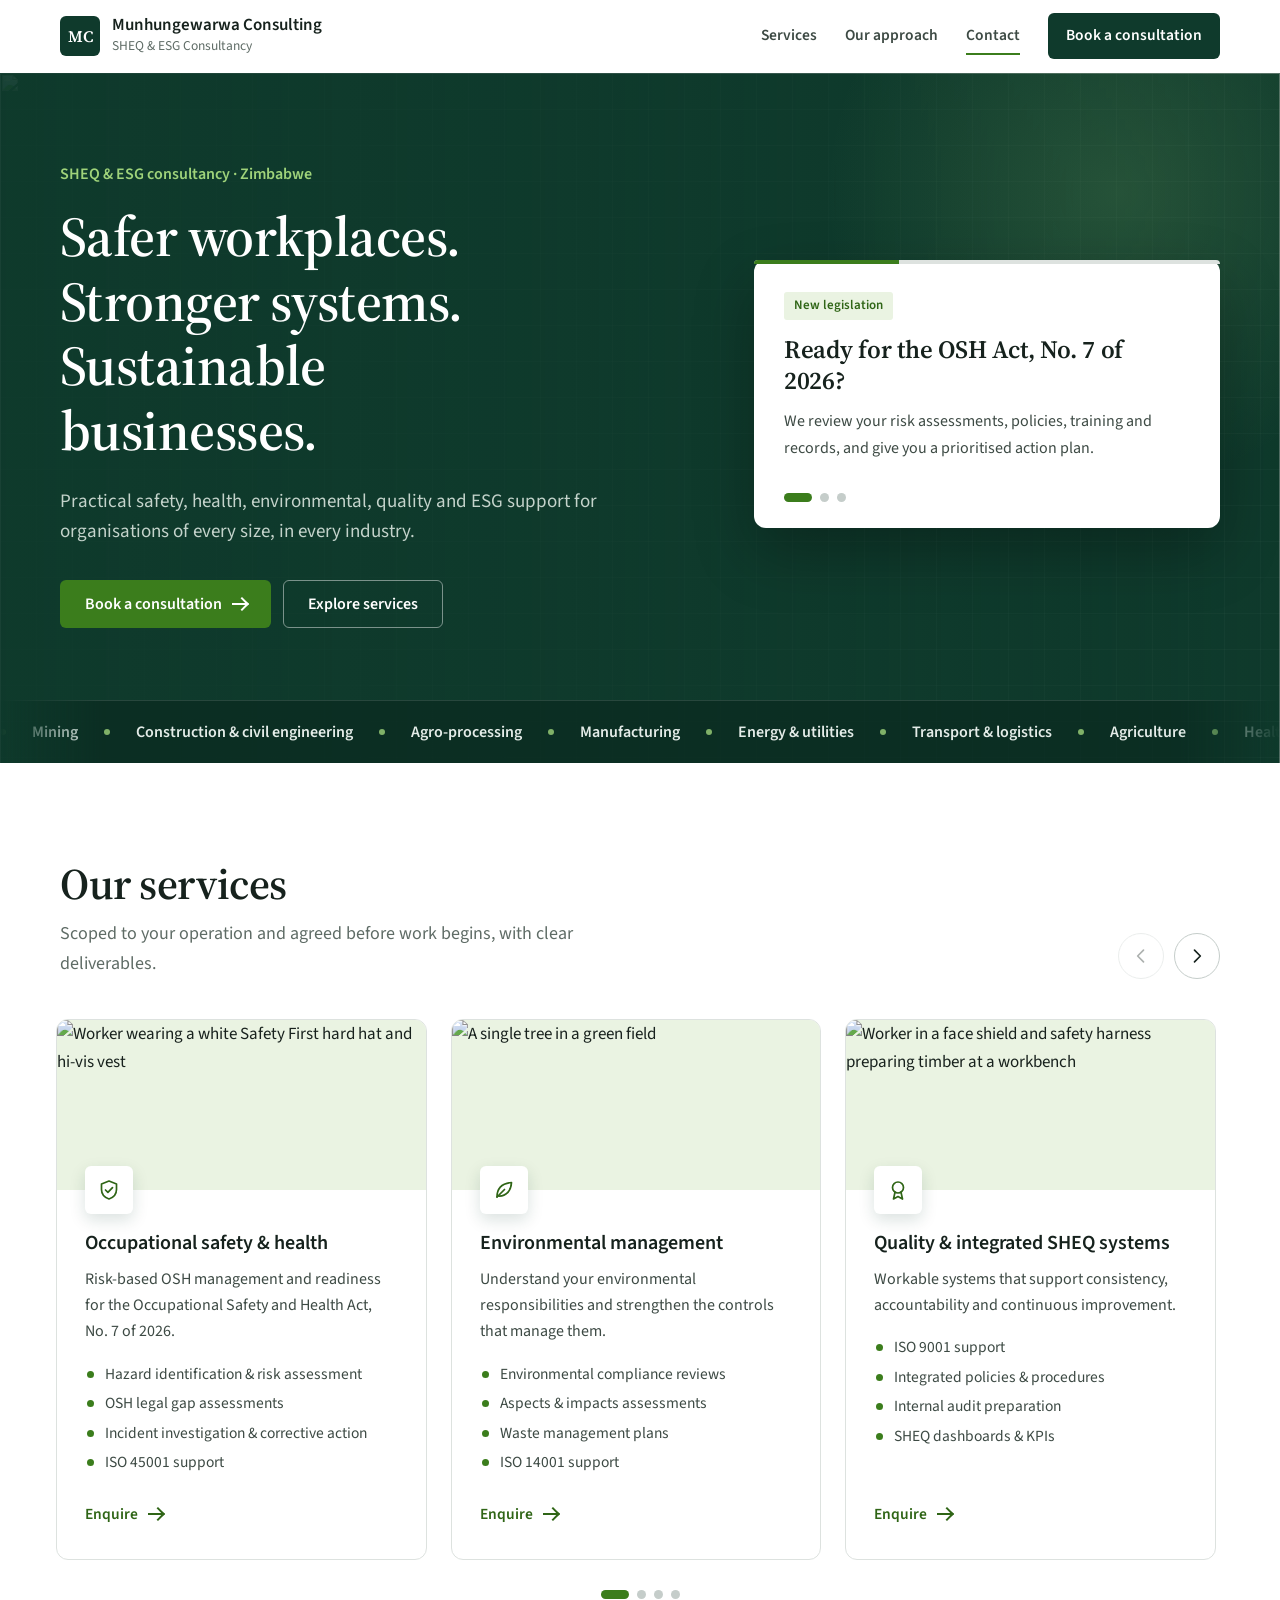
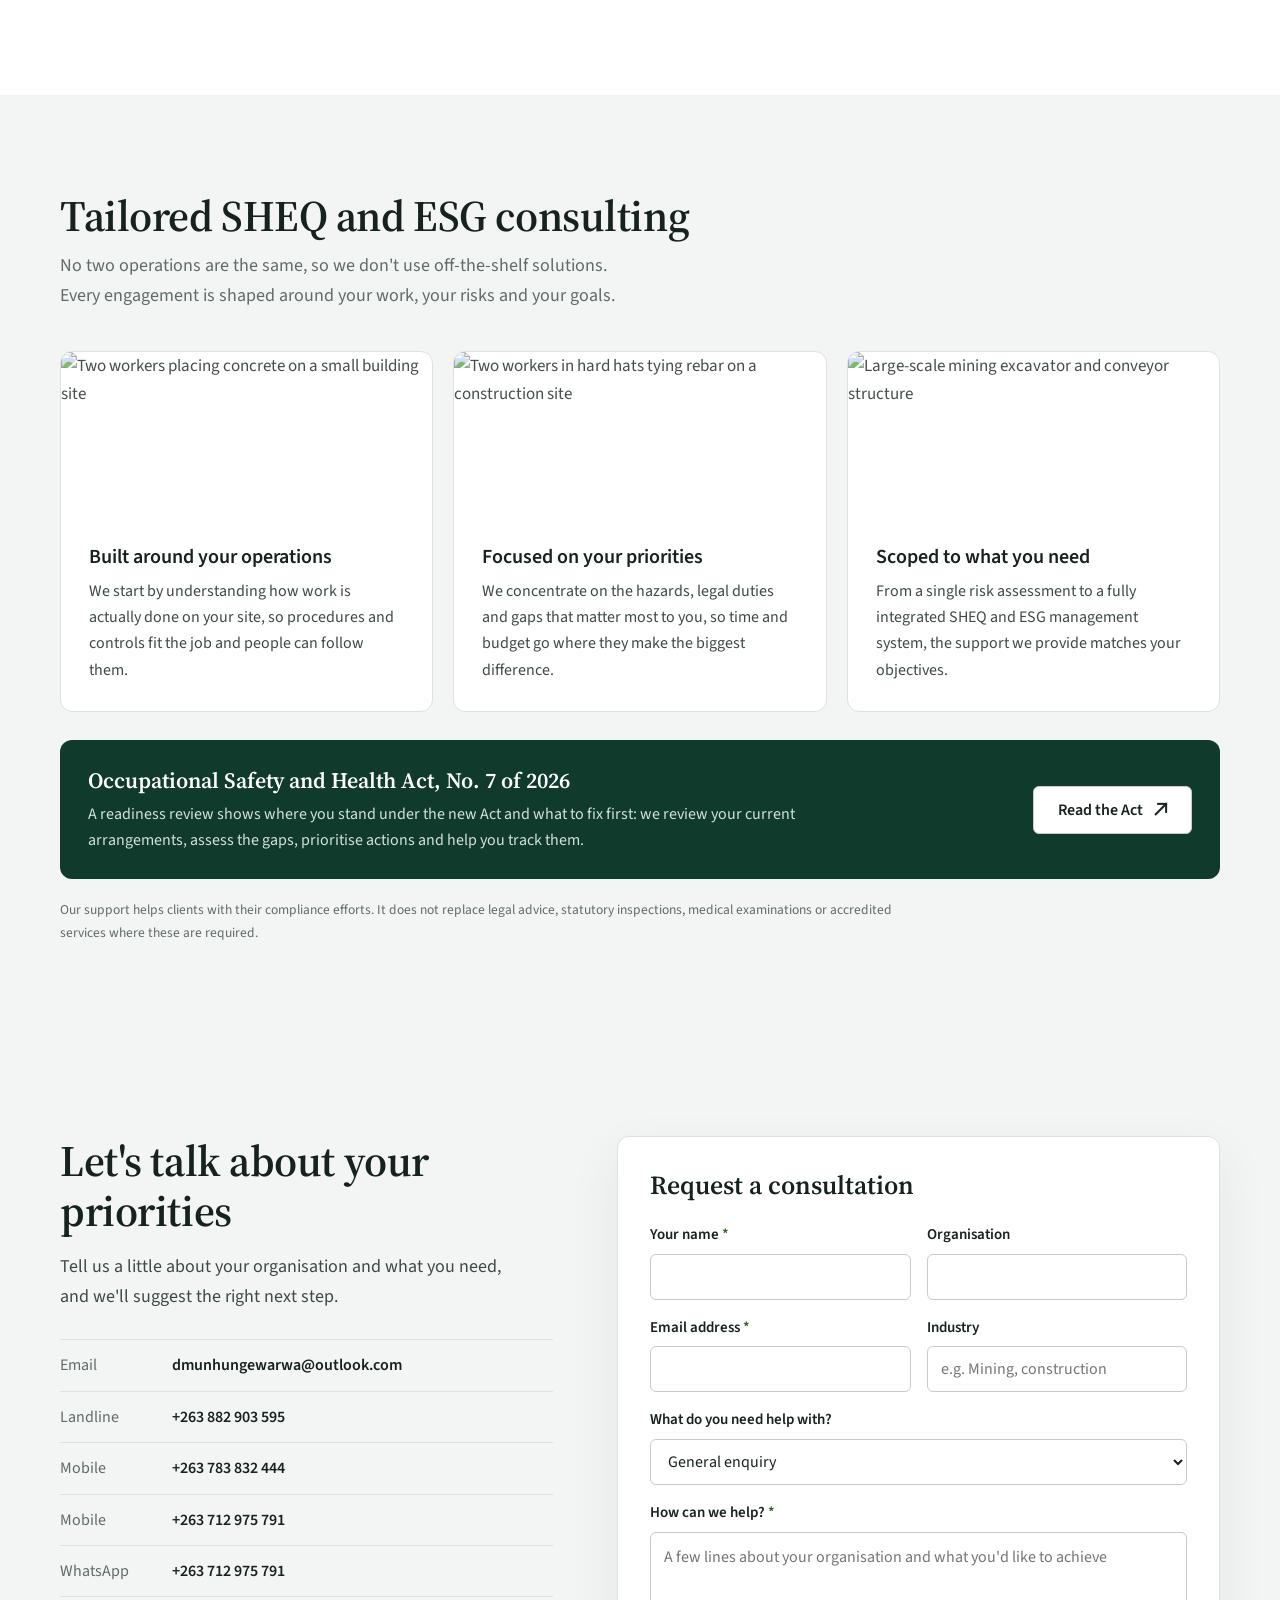
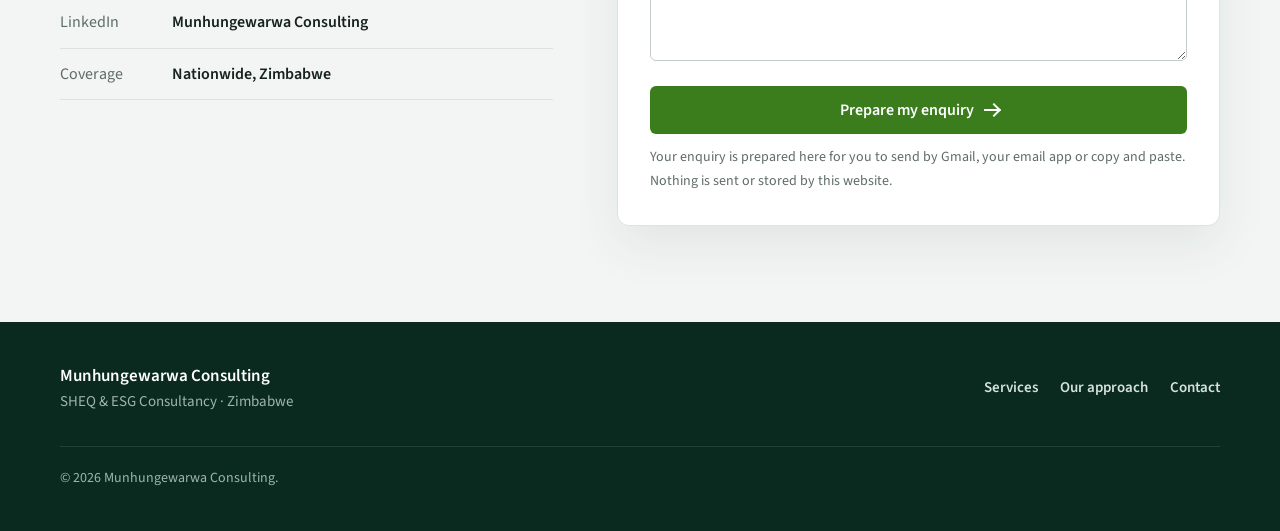
==== commit f068eadf: "Add files via upload" ====
--- a/index.html
+++ b/index.html
@@ -1,105 +1,265 @@
-<!DOCTYPE html>
+<!doctype html>
 <html lang="en">
 <head>
-  <meta charset="UTF-8"><meta name="viewport" content="width=device-width, initial-scale=1">
-  <title>Munhungewarwa Consulting | SHEQ & ESG Advisory, Zimbabwe</title>
-  <meta name="description" content="Practical SHEQ and ESG consulting for Zimbabwean businesses: workplace risk assessments, environmental management, compliance, ISO systems and sustainability reporting.">
-  <meta name="theme-color" content="#0c342b">
-  <link rel="canonical" href="https://munhungewarwaconsulting.co.zw/">
-  <meta property="og:title" content="Munhungewarwa Consulting | Practical SHEQ & ESG Solutions">
-  <meta property="og:description" content="Safer workplaces. Stronger systems. Sustainable businesses.">
-  <meta property="og:type" content="website"><meta property="og:url" content="https://munhungewarwaconsulting.co.zw/">
-  <link rel="icon" type="image/png" href="assets/favicon.png"><link rel="apple-touch-icon" href="assets/favicon.png">
-  <link rel="preconnect" href="https://images.unsplash.com" crossorigin>
-  <link rel="stylesheet" href="assets/style.css">
-  <script defer src="assets/main.js"></script>
-  <script type="application/ld+json">{"@context":"https://schema.org","@type":"ProfessionalService","name":"Munhungewarwa Consulting","description":"SHEQ & ESG consultancy for Zimbabwean businesses.","url":"https://munhungewarwaconsulting.co.zw/","logo":"https://munhungewarwaconsulting.co.zw/assets/logo.png","email":"dmunhungewarwa@outlook.com","telephone":"+263712975791","areaServed":"Zimbabwe","sameAs":["https://linkedin.com/company/munhungewarwa-consulting"]}</script>
+<meta charset="utf-8">
+<meta name="viewport" content="width=device-width, initial-scale=1">
+<meta name="theme-color" content="#0f3a2c">
+<meta name="description" content="Tailored SHEQ and ESG consulting for organisations across all industries in Zimbabwe: occupational safety and health, OSH Act 2026 readiness, environmental, quality and ESG support.">
+<meta property="og:title" content="Munhungewarwa Consulting | SHEQ & ESG Consultancy">
+<meta property="og:description" content="Safer workplaces. Stronger systems. Sustainable businesses.">
+<meta property="og:type" content="website">
+<title>Munhungewarwa Consulting | SHEQ &amp; ESG Consultancy</title>
+<link rel="preconnect" href="https://fonts.googleapis.com">
+<link rel="preconnect" href="https://fonts.gstatic.com" crossorigin>
+<link rel="stylesheet" href="https://fonts.googleapis.com/css2?family=Source+Sans+3:wght@400;500;600;700&family=Source+Serif+4:opsz,wght@8..60,500;8..60,600&display=swap">
+<link rel="stylesheet" href="styles.css">
+<script>document.documentElement.classList.add('js')</script>
+<script defer src="script.js"></script>
 </head>
 <body>
-<a class="skip" href="#main">Skip to main content</a>
-<div class="progress" aria-hidden="true"></div>
-<header class="header" id="top">
-  <div class="container nav-inner">
-    <a class="identity" href="#top" aria-label="Munhungewarwa Consulting homepage"><img class="brand-logo" src="assets/logo.png" alt="Munhungewarwa Consulting: SHEQ &amp; ESG Consultancy" width="272" height="54"></a>
-    <button class="mobile-menu" aria-label="Open main menu" aria-controls="nav" aria-expanded="false" type="button"><span></span><span></span><span></span></button>
-    <nav class="nav" id="nav" aria-label="Main navigation">
-      <a href="#experience">About us</a>
-      <div class="nav-group"><button type="button" class="nav-drop" aria-expanded="false" aria-controls="service-menu">Our expertise <span class="chevron" aria-hidden="true"></span></button>
-        <div id="service-menu" class="nav-submenu"><a href="#services" data-accordion="0">Health &amp; safety</a><a href="#services" data-accordion="1">Environmental management</a><a href="#services" data-accordion="2">Quality &amp; ISO systems</a><a href="#services" data-accordion="3">ESG &amp; sustainability</a><a href="#services" data-accordion="4">Training &amp; capacity building</a><a href="#services" data-accordion="5">Audits &amp; outsourced support</a></div>
-      </div>
-      <a href="#industries">Industries</a><a href="#resources">Resources</a>
-      <a class="nav-action" href="#contact">Get in touch <span aria-hidden="true">↗</span></a>
-    </nav>
-  </div>
+<a class="skip" href="#main">Skip to content</a>
+
+<header class="site-header" id="top">
+ <div class="container nav-wrap">
+  <a class="brand" href="#home" aria-label="Munhungewarwa Consulting, home">
+   <span class="brand-mark" aria-hidden="true">MC</span>
+   <span class="brand-text"><strong>Munhungewarwa Consulting</strong><small>SHEQ &amp; ESG Consultancy</small></span>
+  </a>
+  <button class="menu-toggle" type="button" aria-expanded="false" aria-controls="main-nav" aria-label="Open navigation"><span></span><span></span><span></span></button>
+  <nav id="main-nav" class="nav" aria-label="Main navigation">
+   <a href="#services">Services</a>
+   <a href="#who">Our approach</a>
+   <a href="#contact">Contact</a>
+   <a class="nav-cta btn-anim" href="#contact"><span>Book a consultation</span></a>
+  </nav>
+ </div>
 </header>
+
 <main id="main">
-<section class="hero" aria-labelledby="hero-heading">
+
+<!-- Hero -->
+<section id="home" class="hero">
+ <img class="hero-photo" src="images/photo-hero.webp" alt="" aria-hidden="true" width="1920" height="1100" fetchpriority="high">
  <div class="container hero-grid">
-  <div class="hero-text" data-reveal>
-   <p class="overline overline-light"><span class="overline-rule"></span> ZIMBABWE-BASED · PRACTICAL CONSULTING</p>
-   <h1 id="hero-heading">Safer workplaces.<br><em>Stronger systems.</em><br>Sustainable futures.</h1>
-   <p class="hero-description">SHEQ &amp; ESG solutions that turn compliance requirements into practical action — for the people, operations and ambitions behind your business.</p>
-   <div class="hero-ctas"><a class="button button-gold" href="#contact">Request a consultation <span>↗</span></a><a class="subtle-link" href="#services">Explore services <span>→</span></a></div>
-   <div class="hero-foot"><span class="tiny-line"></span> MINING <b>·</b> CONSTRUCTION <b>·</b> MANUFACTURING <b>·</b> ENERGY</div>
-  </div>
-  <div class="hero-photo" aria-label="Aerial construction works" data-reveal>
-   <img src="https://images.unsplash.com/photo-1723367194881-fe2e53534170?auto=format&amp;fit=crop&amp;w=1100&amp;q=80" alt="Aerial view of an active construction site with heavy equipment" fetchpriority="high" referrerpolicy="no-referrer">
-   <div class="image-caption"><span>FROM THE FIELD TO THE BOARDROOM</span></div>
-  </div>
- </div>
-</section>
-<section class="experience" id="experience" aria-labelledby="experience-heading">
- <div class="experience-copy" data-reveal>
-  <div class="experience-inner"><p class="overline overline-dark">01 / OUR EXPERIENCE</p><h2 id="experience-heading">Professional insight.<br><em>Practical impact.</em></h2>
-   <p>Our practice draws on <strong>4 years of hands-on SHEQ &amp; ESG experience</strong> across mining, civil engineering/construction and agro-processing in Zimbabwe.</p>
-   <p>We develop clear systems and realistic improvement plans that work on site — not just on paper.</p>
-   <div class="experience-tags"><span>Risk &amp; compliance</span><span>Operational systems</span><span>Sustainability</span><span>Reporting</span></div>
-   <a class="dark-link" href="#contact">Discuss your business needs <span>↗</span></a>
-  </div>
- </div>
- <div class="experience-photo" aria-label="Aerial view of an industrial facility"><img src="https://images.unsplash.com/photo-1513257805917-a0da1146eb15?auto=format&amp;fit=crop&amp;w=1200&amp;q=80" alt="Industrial factory and processing infrastructure photographed from above" loading="lazy" referrerpolicy="no-referrer"><span class="photo-sticker">EXPERIENCE / 04 YEARS</span></div>
-</section>
-<section class="services" id="services" aria-labelledby="services-heading">
+  <div class="hero-copy">
+   <p class="hero-kicker reveal">SHEQ &amp; ESG consultancy · Zimbabwe</p>
+   <h1 class="reveal">Safer workplaces. Stronger systems. Sustainable businesses.</h1>
+   <p class="hero-lead reveal">Practical safety, health, environmental, quality and ESG support for organisations of every size, in every industry.</p>
+   <div class="hero-actions reveal">
+    <a class="btn btn-primary btn-anim" href="#contact"><span>Book a consultation</span><i class="arrow" aria-hidden="true"></i></a>
+    <a class="btn btn-ghost btn-anim" href="#services"><span>Explore services</span></a>
+   </div>
+  </div>
+  <div class="hero-rotator reveal" aria-roledescription="carousel" aria-label="What we help with">
+   <div class="rot-card" data-rot>
+    <p class="rot-tag">New legislation</p>
+    <h2>Ready for the OSH Act, No. 7 of 2026?</h2>
+    <p>We review your risk assessments, policies, training and records, and give you a prioritised action plan.</p>
+   </div>
+   <div class="rot-card" data-rot hidden>
+    <p class="rot-tag">Management systems</p>
+    <h2>ISO 45001, 14001 and 9001 that people actually use</h2>
+    <p>Integrated procedures and controls built around how your operation really works.</p>
+   </div>
+   <div class="rot-card" data-rot hidden>
+    <p class="rot-tag">Sustainability</p>
+    <h2>ESG reporting you can stand behind</h2>
+    <p>Baselines, metrics and reliable data for credible sustainability disclosure.</p>
+   </div>
+   <div class="rot-dots" role="tablist" aria-label="Choose a highlight"></div>
+  </div>
+ </div>
+
+ <div class="marquee" aria-label="Industries we support">
+  <div class="marquee-track">
+   <ul>
+    <li>Mining</li><li>Construction &amp; civil engineering</li><li>Agro-processing</li><li>Manufacturing</li><li>Energy &amp; utilities</li><li>Transport &amp; logistics</li><li>Agriculture</li><li>Healthcare</li><li>Hospitality</li><li>Retail &amp; wholesale</li><li>Public sector</li><li>NGOs &amp; development</li>
+   </ul>
+   <ul aria-hidden="true">
+    <li>Mining</li><li>Construction &amp; civil engineering</li><li>Agro-processing</li><li>Manufacturing</li><li>Energy &amp; utilities</li><li>Transport &amp; logistics</li><li>Agriculture</li><li>Healthcare</li><li>Hospitality</li><li>Retail &amp; wholesale</li><li>Public sector</li><li>NGOs &amp; development</li>
+   </ul>
+  </div>
+ </div>
+</section>
+
+<!-- Services carousel -->
+<section id="services" class="section">
  <div class="container">
-  <div class="center-head" data-reveal><p class="overline overline-light">02 / WHAT WE DO</p><h2 id="services-heading">Specialist support. <em>Without the complexity.</em></h2><p>Practical SHEQ and ESG support for Zimbabwean businesses, from workplace risk assessments and ISO systems to sustainability reporting and training.</p></div>
-  <div class="services-split">
-   <div class="service-photo" data-reveal><img src="https://images.unsplash.com/photo-1742112125554-fdb788faedaa?auto=format&amp;fit=crop&amp;w=1100&amp;q=80" alt="Engineering professionals reviewing an industrial project" loading="lazy" referrerpolicy="no-referrer"><div class="photo-overlay"><span class="photo-label">WHAT WE VALUE</span><strong>Protect people.<br>Strengthen performance.</strong></div></div>
-   <div class="accordion" data-accordion-root data-reveal>
-    <div class="accordion-top"><span>Our six core services</span><span>Select a service for details</span></div>
-    <article class="accordion-item is-open"><h3><button type="button" class="accordion-trigger" id="a0" aria-expanded="true" aria-controls="panel0"><span class="service-num">01</span><span>Occupational safety &amp; health</span><span class="plus-icon" aria-hidden="true"></span></button></h3><div class="accordion-panel" id="panel0" role="region" aria-labelledby="a0"><div class="accordion-panel-inner"><p>Risk assessments, workplace safety systems, inspections, incident investigation and readiness support for applicable Zimbabwean OSH requirements.</p><a href="#contact" data-pick="Safety & OSH compliance">Enquire about this service ↗</a></div></div></article>
-    <article class="accordion-item"><h3><button type="button" class="accordion-trigger" id="a1" aria-expanded="false" aria-controls="panel1"><span class="service-num">02</span><span>Environmental management</span><span class="plus-icon" aria-hidden="true"></span></button></h3><div class="accordion-panel" id="panel1" role="region" aria-labelledby="a1"><div class="accordion-panel-inner"><p>Environmental compliance reviews, aspects and impacts registers, waste controls, management plans and ISO 14001 support.</p><a href="#contact" data-pick="Environmental management">Enquire about this service ↗</a></div></div></article>
-    <article class="accordion-item"><h3><button type="button" class="accordion-trigger" id="a2" aria-expanded="false" aria-controls="panel2"><span class="service-num">03</span><span>Quality &amp; integrated SHEQ systems</span><span class="plus-icon" aria-hidden="true"></span></button></h3><div class="accordion-panel" id="panel2" role="region" aria-labelledby="a2"><div class="accordion-panel-inner"><p>Practical policies, process controls, internal audits, ISO 9001-oriented systems, corrective actions and KPI dashboards.</p><a href="#contact" data-pick="Quality & integrated SHEQ systems">Enquire about this service ↗</a></div></div></article>
-    <article class="accordion-item"><h3><button type="button" class="accordion-trigger" id="a3" aria-expanded="false" aria-controls="panel3"><span class="service-num">04</span><span>ESG reporting &amp; sustainability</span><span class="plus-icon" aria-hidden="true"></span></button></h3><div class="accordion-panel" id="panel3" role="region" aria-labelledby="a3"><div class="accordion-panel-inner"><p>ESG baselines, material issues, data ownership, performance measures, sustainability reporting and improvement planning.</p><a href="#contact" data-pick="ESG reporting & sustainability">Enquire about this service ↗</a></div></div></article>
-    <article class="accordion-item"><h3><button type="button" class="accordion-trigger" id="a4" aria-expanded="false" aria-controls="panel4"><span class="service-num">05</span><span>Training &amp; capacity building</span><span class="plus-icon" aria-hidden="true"></span></button></h3><div class="accordion-panel" id="panel4" role="region" aria-labelledby="a4"><div class="accordion-panel-inner"><p>Safety inductions, risk-awareness sessions, worker consultation, environmental responsibilities and ESG awareness.</p><a href="#contact" data-pick="Training & capacity building">Enquire about this service ↗</a></div></div></article>
-    <article class="accordion-item"><h3><button type="button" class="accordion-trigger" id="a5" aria-expanded="false" aria-controls="panel5"><span class="service-num">06</span><span>Audits &amp; outsourced SHEQ support</span><span class="plus-icon" aria-hidden="true"></span></button></h3><div class="accordion-panel" id="panel5" role="region" aria-labelledby="a5"><div class="accordion-panel-inner"><p>Gap assessments, workplace inspections, corrective-action tracking and flexible project-based or ongoing assistance.</p><a href="#contact" data-pick="Audits & outsourced SHEQ support">Enquire about this service ↗</a></div></div></article>
-   </div>
-  </div>
- </div>
-</section>
-<section class="industry-area" id="industries" aria-labelledby="industries-heading"><div class="container">
- <div class="carousel-heading" data-reveal><div><p class="overline overline-dark">03 / INDUSTRIES</p><h2 id="industries-heading">Built for <em>operational realities.</em></h2><p>Industry-aware support for businesses and contractors of all sizes.</p></div><div class="slide-tools"><button class="slide-arrow" type="button" data-prev="industry" aria-label="Previous industry">←</button><button class="slide-arrow" type="button" data-next="industry" aria-label="Next industry">→</button></div></div>
- <div class="carousel-window"><div class="cards-track" data-track="industry" aria-roledescription="carousel" aria-label="Industries we support" tabindex="0">
-  <article class="industry-card"><span>BUILT ENVIRONMENT</span><h3>Construction &amp; civils</h3><p>Project risk, subcontractors, safe systems and site inspections.</p><a href="#contact">Discuss industry support ↗</a></article>
-  <article class="industry-card"><span>EXTRACTIVES</span><h3>Mining services</h3><p>Operational risk, contractor controls and management documentation.</p><a href="#contact">Discuss industry support ↗</a></article>
-  <article class="industry-card"><span>PRODUCTION</span><h3>Manufacturing</h3><p>Machinery safety, process controls, waste and quality.</p><a href="#contact">Discuss industry support ↗</a></article>
-  <article class="industry-card"><span>INFRASTRUCTURE</span><h3>Energy</h3><p>Electrical and contractor safety, environmental management.</p><a href="#contact">Discuss industry support ↗</a></article>
-  <article class="industry-card"><span>FOOD &amp; AGRICULTURE</span><h3>Agro-processing</h3><p>Processing hazards, hygiene and resource efficiency.</p><a href="#contact">Discuss industry support ↗</a></article>
-  <article class="industry-card"><span>MOVEMENT</span><h3>Transport &amp; logistics</h3><p>Fleet risks, driver safety and emergency preparedness.</p><a href="#contact">Discuss industry support ↗</a></article>
- </div></div>
- </div></section>
-<section class="resource-area" id="resources" aria-labelledby="resources-heading"><div class="container resources-wrap"><div class="resources-text" data-reveal><p class="overline overline-light">04 / RESOURCES</p><h2 id="resources-heading">Practical tools.<br><em>Clearer decisions.</em></h2><p>Preview our specialist SHEQ and ESG frameworks. Full editable tools are supplied only through agreed access or consulting engagements.</p><div class="slide-tools"><button class="slide-arrow light-arrow" type="button" data-prev="resource" aria-label="Previous resource">←</button><button class="slide-arrow light-arrow" type="button" data-next="resource" aria-label="Next resource">→</button></div></div>
- <div class="resource-window"><div class="resource-track" data-track="resource" aria-roledescription="carousel" aria-label="SHEQ and ESG resources" tabindex="0">
-  <article class="resource-card"><span>PERFORMANCE</span><div class="resource-graphic bar-graphic" aria-hidden="true"><i></i><i></i><i></i><i></i><i></i></div><h3>SHEQ KPI Dashboard</h3><p>Indicators, trends and corrective actions.</p></article>
-  <article class="resource-card"><span>RISK</span><div class="resource-graphic risk-graphic" aria-hidden="true"><i></i><i></i><i></i><i></i><i></i><i></i><i></i><i></i><i></i></div><h3>Risk Assessment Toolkit</h3><p>Hazards, control measures and follow-ups.</p></article>
-  <article class="resource-card"><span>SUSTAINABILITY</span><div class="resource-graphic ring-graphic" aria-hidden="true"><i>ESG</i></div><h3>ESG Reporting Framework</h3><p>Data, evidence and performance measures.</p></article>
-  <article class="resource-card"><span>ENVIRONMENT</span><div class="resource-graphic leaf-graphic" aria-hidden="true">✳</div><h3>Environmental Toolkit</h3><p>Aspects, impacts and compliance registers.</p></article>
- </div></div>
- </div></section>
-<section class="cta" id="contact" aria-labelledby="contact-heading"><div class="container cta-grid"><div class="cta-copy" data-reveal><p class="overline overline-light">05 / LET'S WORK TOGETHER</p><h2 id="contact-heading">Better systems<br>begin with a <em>conversation.</em></h2><p>Tell us about your operation and the support you're looking for. We'll help define a suitable next step.</p><div class="contact-options"><a href="mailto:dmunhungewarwa@outlook.com"><svg viewBox="0 0 24 24" aria-hidden="true"><path d="M3 5h18a1 1 0 0 1 1 1v12a1 1 0 0 1-1 1H3a1 1 0 0 1-1-1V6a1 1 0 0 1 1-1zm1.6 2L12 12.6 19.4 7z" fill="currentColor"/></svg>dmunhungewarwa@outlook.com</a><a href="tel:+263783832444"><svg viewBox="0 0 24 24" aria-hidden="true"><path d="M6.6 3h2.7l1.4 4-1.8 1.4a12 12 0 0 0 6.2 6.2l1.4-1.8 4 1.4v2.7a2 2 0 0 1-2 2A16 16 0 0 1 4.6 5a2 2 0 0 1 2-2z" fill="currentColor"/></svg>+263 783 832 444</a><a href="tel:+263712975791"><svg viewBox="0 0 24 24" aria-hidden="true"><path d="M6.6 3h2.7l1.4 4-1.8 1.4a12 12 0 0 0 6.2 6.2l1.4-1.8 4 1.4v2.7a2 2 0 0 1-2 2A16 16 0 0 1 4.6 5a2 2 0 0 1 2-2z" fill="currentColor"/></svg>+263 712 975 791</a><a href="https://wa.me/263712975791?text=Hello%20Munhungewarwa%20Consulting%2C%20I%27d%20like%20to%20discuss%20SHEQ%20%26%20ESG%20support." target="_blank" rel="noopener noreferrer"><svg viewBox="0 0 24 24" aria-hidden="true"><path fill="currentColor" d="M12 2a10 10 0 0 0-8.6 15.1L2 22l5-1.3A10 10 0 1 0 12 2zm0 18.2a8.2 8.2 0 0 1-4.2-1.2l-.3-.2-3 .8.8-2.9-.2-.3A8.2 8.2 0 1 1 12 20.200zm4.500-6.100c-.2-.1-1.500-.7-1.700-.8s-.4-.1-.6.100-.6.8-.8 1-.3.2-.5.1a6.700 6.700 0 0 1-3.300-2.900c-.2-.4.200-.4.700-1.300.1-.1 0-.3 0-.4l-.8-1.800c-.2-.5-.4-.4-.6-.4h-.5a1 1 0 0 0-.7.3 3 3 0 0 0-.9 2.200 5.200 5.200 0 0 0 1.100 2.800 11.900 11.900 0 0 0 4.600 4c1.700.7 2.400.8 3.200.7a2.700 2.700 0 0 0 1.800-1.300 2.200 2.200 0 0 0 .2-1.300c-.1-.1-.2-.2-.5-.3z"/></svg>WhatsApp: 071 297 5791</a><a href="https://linkedin.com/company/munhungewarwa-consulting" target="_blank" rel="noopener noreferrer"><svg viewBox="0 0 24 24" aria-hidden="true"><path fill="currentColor" d="M4.500 3A2 2 0 1 0 4.500 7 2 2 0 0 0 4.500 3zM3 9h3v12H3zm6 0h2.900v1.700h.1c.4-.8 1.400-1.900 3.200-1.900 3.400 0 4 2.200 4 5.100V21h-3v-6.300c0-1.500 0-3.400-2.100-3.400s-2.400 1.600-2.400 3.300V21H9z"/></svg>LinkedIn: Munhungewarwa Consulting</a></div></div>
- <div class="form-box" data-reveal><div class="form-box-head"><span>Start an enquiry</span></div><form id="enquiry-form"><div class="form-row"><label>Your name <span>*</span><input name="name" autocomplete="name" required placeholder="Full name"></label><label>Your email <span>*</span><input name="email" type="email" autocomplete="email" required placeholder="name@company.com"></label></div><label>Company <input name="company" autocomplete="organization" placeholder="Organisation name"></label><label>What do you need? <select name="service" id="service-select"><option>General SHEQ &amp; ESG consultation</option><option>Safety &amp; OSH compliance</option><option>Environmental management</option><option>Quality &amp; integrated SHEQ systems</option><option>ESG reporting &amp; sustainability</option><option>Training &amp; capacity building</option><option>Audits &amp; outsourced SHEQ support</option></select></label><label>Brief message <textarea name="message" rows="2" placeholder="How can we support your business?"></textarea></label><button class="button button-forest full" type="submit">Prepare email enquiry <span>↗</span></button><p class="form-note">Opens your email app. No form data is stored or sent by this website.</p></form></div>
- </div></section>
+  <div class="section-head reveal">
+   <div>
+    <h2>Our services</h2>
+    <p>Scoped to your operation and agreed before work begins, with clear deliverables.</p>
+   </div>
+   <div class="car-controls">
+    <button class="car-btn" type="button" data-car-prev aria-label="Previous services"><svg viewBox="0 0 24 24"><path d="M15 5l-7 7 7 7"/></svg></button>
+    <button class="car-btn" type="button" data-car-next aria-label="Next services"><svg viewBox="0 0 24 24"><path d="M9 5l7 7-7 7"/></svg></button>
+   </div>
+  </div>
+  <div class="carousel" data-carousel aria-roledescription="carousel" aria-label="Services">
+   <div class="car-track" tabindex="0">
+    <article class="service">
+     <div class="service-art"><img src="images/photo-osh.webp" alt="Worker wearing a white Safety First hard hat and hi-vis vest" width="960" height="420" loading="lazy"></div>
+     <div class="service-icon" aria-hidden="true"><svg viewBox="0 0 24 24"><path d="M12 3l7.5 3v5.5c0 4.5-3.2 8-7.5 9.5-4.3-1.5-7.5-5-7.5-9.5V6z"/><path d="M8.5 12l2.4 2.4 4.6-4.8"/></svg></div>
+     <h3>Occupational safety &amp; health</h3>
+     <p>Risk-based OSH management and readiness for the Occupational Safety and Health Act, No. 7 of 2026.</p>
+     <ul><li>Hazard identification &amp; risk assessment</li><li>OSH legal gap assessments</li><li>Incident investigation &amp; corrective action</li><li>ISO 45001 support</li></ul>
+     <button class="service-enquire" type="button" data-service="Occupational Safety & Health / OSH Act 2026 Readiness">Enquire <i class="arrow" aria-hidden="true"></i></button>
+    </article>
+    <article class="service">
+     <div class="service-art"><img src="images/photo-environment.webp" alt="A single tree in a green field" width="960" height="420" loading="lazy"></div>
+     <div class="service-icon" aria-hidden="true"><svg viewBox="0 0 24 24"><path d="M5 19c0-8 5-13.5 14.5-14.5C19 13 14 18.5 6.5 18"/><path d="M5 19l7.5-7.5"/></svg></div>
+     <h3>Environmental management</h3>
+     <p>Understand your environmental responsibilities and strengthen the controls that manage them.</p>
+     <ul><li>Environmental compliance reviews</li><li>Aspects &amp; impacts assessments</li><li>Waste management plans</li><li>ISO 14001 support</li></ul>
+     <button class="service-enquire" type="button" data-service="Environmental Management">Enquire <i class="arrow" aria-hidden="true"></i></button>
+    </article>
+    <article class="service">
+     <div class="service-art"><img src="images/photo-quality.webp" alt="Worker in a face shield and safety harness preparing timber at a workbench" width="960" height="420" loading="lazy"></div>
+     <div class="service-icon" aria-hidden="true"><svg viewBox="0 0 24 24"><circle cx="12" cy="9.5" r="5.5"/><path d="M9 14.2L7.5 21l4.5-2.5 4.5 2.5-1.5-6.8"/></svg></div>
+     <h3>Quality &amp; integrated SHEQ systems</h3>
+     <p>Workable systems that support consistency, accountability and continuous improvement.</p>
+     <ul><li>ISO 9001 support</li><li>Integrated policies &amp; procedures</li><li>Internal audit preparation</li><li>SHEQ dashboards &amp; KPIs</li></ul>
+     <button class="service-enquire" type="button" data-service="Quality & Integrated SHEQ Systems">Enquire <i class="arrow" aria-hidden="true"></i></button>
+    </article>
+    <article class="service">
+     <div class="service-art"><img src="images/photo-esg.webp" alt="Wind turbines above a green field" width="960" height="420" loading="lazy"></div>
+     <div class="service-icon" aria-hidden="true"><svg viewBox="0 0 24 24"><circle cx="12" cy="12" r="8.5"/><path d="M3.5 12h17"/><path d="M12 3.5c2.4 2.4 3.5 5.3 3.5 8.5s-1.1 6.1-3.5 8.5c-2.4-2.4-3.5-5.3-3.5-8.5S9.6 5.9 12 3.5z"/></svg></div>
+     <h3>ESG reporting &amp; advisory</h3>
+     <p>A structured approach to sustainability performance, reliable data and credible disclosure.</p>
+     <ul><li>ESG baseline &amp; gap assessments</li><li>Metrics &amp; data collection</li><li>Sustainability reporting</li><li>Action plans &amp; dashboards</li></ul>
+     <button class="service-enquire" type="button" data-service="ESG Reporting & Advisory">Enquire <i class="arrow" aria-hidden="true"></i></button>
+    </article>
+    <article class="service">
+     <div class="service-art"><img src="images/photo-training.webp" alt="Site team in hard hats and hi-vis vests meeting on a construction deck" width="960" height="420" loading="lazy"></div>
+     <div class="service-icon" aria-hidden="true"><svg viewBox="0 0 24 24"><path d="M2.5 9L12 4.5 21.5 9 12 13.5z"/><path d="M6.5 11v4.5c1.5 1.4 3.4 2 5.5 2s4-.6 5.5-2V11"/></svg></div>
+     <h3>Training &amp; capacity building</h3>
+     <p>Build the knowledge and worker participation that preventive safety depends on.</p>
+     <ul><li>Risk assessment awareness</li><li>Worker rights &amp; reporting</li><li>Site inductions</li><li>Environmental &amp; ESG fundamentals</li></ul>
+     <button class="service-enquire" type="button" data-service="Training & Capacity Building">Enquire <i class="arrow" aria-hidden="true"></i></button>
+    </article>
+    <article class="service">
+     <div class="service-art"><img src="images/photo-audit.webp" alt="Aerial view of earthworks and machinery on a construction site" width="960" height="420" loading="lazy"></div>
+     <div class="service-icon" aria-hidden="true"><svg viewBox="0 0 24 24"><circle cx="10.5" cy="10.5" r="6"/><path d="M15 15l5.5 5.5"/><path d="M8 10.5l1.8 1.8 3-3"/></svg></div>
+     <h3>SHEQ audits &amp; advisory</h3>
+     <p>Independent review of your management arrangements and operational controls.</p>
+     <ul><li>OSH Act readiness reviews</li><li>Workplace inspections</li><li>Internal audits &amp; system gaps</li><li>Corrective action tracking</li></ul>
+     <button class="service-enquire" type="button" data-service="SHEQ Audits & Advisory">Enquire <i class="arrow" aria-hidden="true"></i></button>
+    </article>
+   </div>
+   <div class="car-dots" aria-hidden="true"></div>
+  </div>
+ </div>
+</section>
+
+<!-- Tailored consulting -->
+<section id="who" class="section section-tint">
+ <div class="container">
+  <div class="section-head reveal">
+   <div>
+    <h2>Tailored SHEQ and ESG consulting</h2>
+    <p>No two operations are the same, so we don't use off-the-shelf solutions. Every engagement is shaped around your work, your risks and your goals.</p>
+   </div>
+  </div>
+  <div class="size-grid">
+   <article class="size reveal">
+    <div class="size-art"><img src="images/photo-small.webp" alt="Two workers placing concrete on a small building site" width="960" height="420" loading="lazy"></div>
+    <h3>Built around your operations</h3>
+    <p>We start by understanding how work is actually done on your site, so procedures and controls fit the job and people can follow them.</p>
+   </article>
+   <article class="size reveal">
+    <div class="size-art"><img src="images/photo-medium.webp" alt="Two workers in hard hats tying rebar on a construction site" width="960" height="420" loading="lazy"></div>
+    <h3>Focused on your priorities</h3>
+    <p>We concentrate on the hazards, legal duties and gaps that matter most to you, so time and budget go where they make the biggest difference.</p>
+   </article>
+   <article class="size reveal">
+    <div class="size-art"><img src="images/photo-large.webp" alt="Large-scale mining excavator and conveyor structure" width="960" height="420" loading="lazy"></div>
+    <h3>Scoped to what you need</h3>
+    <p>From a single risk assessment to a fully integrated SHEQ and ESG management system, the support we provide matches your objectives.</p>
+   </article>
+  </div>
+  <div class="law reveal">
+   <div>
+    <h3>Occupational Safety and Health Act, No. 7 of 2026</h3>
+    <p>A readiness review shows where you stand under the new Act and what to fix first: we review your current arrangements, assess the gaps, prioritise actions and help you track them.</p>
+   </div>
+   <a class="btn btn-outline btn-anim" href="https://veritaszim.net/node/8125" target="_blank" rel="noopener noreferrer"><span>Read the Act</span><i class="arrow ext" aria-hidden="true"></i></a>
+  </div>
+  <p class="fine">Our support helps clients with their compliance efforts. It does not replace legal advice, statutory inspections, medical examinations or accredited services where these are required.</p>
+ </div>
+</section>
+
+<!-- Contact -->
+<section id="contact" class="contact">
+ <div class="container contact-grid">
+  <div class="contact-copy reveal">
+   <h2>Let's talk about your priorities</h2>
+   <p>Tell us a little about your organisation and what you need, and we'll suggest the right next step.</p>
+   <ul class="contact-list">
+    <li><span>Email</span><a href="mailto:dmunhungewarwa@outlook.com">dmunhungewarwa@outlook.com</a></li>
+    <li><span>Landline</span><a href="tel:+263882903595">+263 882 903 595</a></li>
+    <li><span>Mobile</span><a href="tel:+263783832444">+263 783 832 444</a></li>
+    <li><span>Mobile</span><a href="tel:+263712975791">+263 712 975 791</a></li>
+    <li><span>WhatsApp</span><a href="https://wa.me/263712975791?text=Hello%2C%20I%20would%20like%20to%20enquire%20about%20your%20SHEQ%20%26%20ESG%20consultancy%20services." target="_blank" rel="noopener noreferrer">+263 712 975 791</a></li>
+    <li><span>LinkedIn</span><a href="https://www.linkedin.com/company/munhungewarwa-consulting" target="_blank" rel="noopener noreferrer">Munhungewarwa Consulting</a></li>
+    <li><span>Coverage</span><span class="plain">Nationwide, Zimbabwe</span></li>
+   </ul>
+  </div>
+  <div class="contact-card reveal">
+   <h3>Request a consultation</h3>
+   <form id="enquiry-form" novalidate>
+    <div class="field-row">
+     <div class="field"><label for="name">Your name <span aria-hidden="true">*</span></label><input id="name" name="name" autocomplete="name" required maxlength="120"></div>
+     <div class="field"><label for="organisation">Organisation</label><input id="organisation" name="organisation" autocomplete="organization" maxlength="150"></div>
+    </div>
+    <div class="field-row">
+     <div class="field"><label for="email">Email address <span aria-hidden="true">*</span></label><input id="email" name="email" type="email" autocomplete="email" required maxlength="180"></div>
+     <div class="field"><label for="industry">Industry</label><input id="industry" name="industry" maxlength="100" placeholder="e.g. Mining, construction"></div>
+    </div>
+    <div class="field"><label for="service">What do you need help with?</label>
+     <select id="service" name="service">
+      <option value="General consultancy enquiry">General enquiry</option>
+      <option>Occupational Safety &amp; Health / OSH Act 2026 Readiness</option>
+      <option>Environmental Management</option>
+      <option>Quality &amp; Integrated SHEQ Systems</option>
+      <option>ESG Reporting &amp; Advisory</option>
+      <option>Training &amp; Capacity Building</option>
+      <option>SHEQ Audits &amp; Advisory</option>
+     </select></div>
+    <div class="field"><label for="message">How can we help? <span aria-hidden="true">*</span></label><textarea id="message" name="message" required maxlength="2000" rows="4" placeholder="A few lines about your organisation and what you'd like to achieve"></textarea></div>
+    <p class="form-error" id="form-error" role="alert"></p>
+    <button class="btn btn-primary btn-block btn-anim" type="submit"><span>Prepare my enquiry</span><i class="arrow" aria-hidden="true"></i></button>
+    <p class="form-help">Your enquiry is prepared here for you to send by Gmail, your email app or copy and paste. Nothing is sent or stored by this website.</p>
+   </form>
+   <div id="enquiry-result" class="enquiry-result" hidden aria-live="polite">
+    <h3>Your enquiry is ready to send</h3>
+    <p>Choose how you'd like to send it. Nothing has been sent yet.</p>
+    <div class="enquiry-actions">
+     <a id="gmail-compose" class="btn btn-primary btn-anim" href="https://mail.google.com/" target="_blank" rel="noopener noreferrer"><span>Open in Gmail</span></a>
+     <a id="email-compose" class="btn btn-outline btn-anim" href="mailto:dmunhungewarwa@outlook.com"><span>Use email app</span></a>
+     <button id="copy-enquiry" class="btn btn-outline btn-anim" type="button"><span>Copy message</span></button>
+    </div>
+    <label for="enquiry-preview">Message preview</label>
+    <textarea id="enquiry-preview" rows="9" readonly spellcheck="false"></textarea>
+    <p id="copy-status" class="copy-status" role="status"></p>
+    <button id="edit-enquiry" class="link-button" type="button">Edit enquiry</button>
+   </div>
+  </div>
+ </div>
+</section>
 </main>
-<footer class="footer"><div class="container footer-inner"><div class="foot-brand"><img src="assets/logo-light.png" alt="Munhungewarwa Consulting" width="231" height="46" loading="lazy"></div><span>Zimbabwe · Nationwide consulting services</span><div class="foot-links"><a href="#top">Back to top</a><a href="https://linkedin.com/company/munhungewarwa-consulting" target="_blank" rel="noopener noreferrer">LinkedIn</a><a href="https://wa.me/263712975791?text=Hello%20Munhungewarwa%20Consulting%2C%20I%27d%20like%20to%20discuss%20SHEQ%20%26%20ESG%20support." target="_blank" rel="noopener noreferrer">WhatsApp</a></div><small>© <span id="year">2026</span> Munhungewarwa Consulting.</small></div><div class="container legal-note">Consulting support is scoped to each engagement and does not replace statutory inspections, legal advice or accredited specialist services where required.</div></footer>
-<a class="wa-float" href="https://wa.me/263712975791?text=Hello%20Munhungewarwa%20Consulting%2C%20I%27d%20like%20to%20discuss%20SHEQ%20%26%20ESG%20support." target="_blank" rel="noopener noreferrer" aria-label="Chat with us on WhatsApp"><svg viewBox="0 0 24 24" aria-hidden="true"><path fill="currentColor" d="M12 2a10 10 0 0 0-8.6 15.1L2 22l5-1.3A10 10 0 1 0 12 2zm0 18.2a8.2 8.2 0 0 1-4.2-1.2l-.3-.2-3 .8.8-2.9-.2-.3A8.2 8.2 0 1 1 12 20.200zm4.500-6.100c-.2-.1-1.500-.7-1.700-.8s-.4-.1-.6.100-.6.8-.8 1-.3.2-.5.1a6.700 6.700 0 0 1-3.300-2.900c-.2-.4.200-.4.700-1.300.1-.1 0-.3 0-.4l-.8-1.800c-.2-.5-.4-.4-.6-.4h-.5a1 1 0 0 0-.7.3 3 3 0 0 0-.9 2.200 5.200 5.200 0 0 0 1.100 2.800 11.900 11.900 0 0 0 4.600 4c1.700.7 2.400.8 3.200.7a2.700 2.700 0 0 0 1.800-1.300 2.200 2.200 0 0 0 .2-1.300c-.1-.1-.2-.2-.5-.3z"/></svg></a>
+
+<footer class="footer">
+ <div class="container footer-grid">
+  <div>
+   <p class="footer-name">Munhungewarwa Consulting</p>
+   <p>SHEQ &amp; ESG Consultancy · Zimbabwe</p>
+  </div>
+  <nav aria-label="Footer">
+   <a href="#services">Services</a><a href="#who">Our approach</a><a href="#contact">Contact</a>
+  </nav>
+  <p class="footer-copy">© <span id="year">2026</span> Munhungewarwa Consulting.</p>
+ </div>
+</footer>
+<button class="to-top" type="button" aria-label="Back to top" hidden><svg viewBox="0 0 24 24"><path d="M6 14l6-6 6 6"/></svg></button>
 </body>
 </html>
--- a/styles.css
+++ b/styles.css
@@ -0,0 +1,274 @@
+/* Desire Munhungewarwa — SHEQ & ESG Consultancy (v10)
+   Palette: forest + leaf green on cool neutrals. */
+:root{
+  --forest:#0f3a2c; --forest-2:#164a39; --forest-3:#1d5a45;
+  --leaf:#3b7d1c; --leaf-dark:#2f6516; --leaf-tint:#eaf3e2; --leaf-bright:#9fd37a;
+  --ink:#16221d; --ink-2:#3d4a44; --muted:#5f6c66;
+  --line:#dde2df; --line-strong:#c5cdca; --tint:#f3f5f4; --white:#fff;
+  --serif:"Source Serif 4",Georgia,"Times New Roman",serif;
+  --sans:"Source Sans 3","Segoe UI",system-ui,-apple-system,Arial,sans-serif;
+  --r:6px; --r-lg:12px;
+  --ease:cubic-bezier(.2,.7,.2,1);
+  --focus:0 0 0 3px rgba(59,125,28,.4);
+}
+*{box-sizing:border-box}
+html{scroll-behavior:smooth;scroll-padding-top:80px;-webkit-text-size-adjust:100%}
+body{margin:0;color:var(--ink);background:var(--white);font:17px/1.65 var(--sans);-webkit-font-smoothing:antialiased}
+h1,h2,h3{margin:0;color:inherit}
+h1,h2{font-family:var(--serif);font-weight:600;letter-spacing:-.01em;line-height:1.15}
+h3{font-weight:600;line-height:1.3}
+p{margin:0 0 1em}
+a{color:var(--leaf-dark)}
+button,input,select,textarea{font:inherit;color:inherit}
+button{cursor:pointer}
+:focus-visible{outline:none;box-shadow:var(--focus);border-radius:4px}
+svg{fill:none;stroke:currentColor;stroke-width:1.7;stroke-linecap:round;stroke-linejoin:round}
+.container{width:min(1160px,calc(100% - 48px));margin:0 auto}
+.skip{position:absolute;left:12px;top:-100px;background:#fff;padding:10px 14px;z-index:100;border-radius:var(--r)}
+.skip:focus{top:12px}
+.fine{font-size:13.5px;color:var(--muted);max-width:860px;margin:20px 0 0}
+
+/* ---------- Buttons & hover effects ---------- */
+.btn{position:relative;overflow:hidden;isolation:isolate;display:inline-flex;align-items:center;justify-content:center;gap:10px;min-height:48px;padding:0 24px;border-radius:var(--r);font-weight:600;font-size:16px;text-decoration:none;border:1px solid transparent;white-space:nowrap;
+  transition:transform .25s var(--ease),box-shadow .25s var(--ease),background-color .25s,border-color .25s,color .25s}
+.btn-anim::before{content:"";position:absolute;inset:0;z-index:-1;background:linear-gradient(105deg,transparent 30%,rgba(255,255,255,.35) 50%,transparent 70%);transform:translateX(-120%);transition:transform .6s var(--ease)}
+.btn-anim:hover::before{transform:translateX(120%)}
+.btn:hover{transform:translateY(-2px)}
+.btn:active{transform:translateY(0) scale(.98)}
+.arrow{display:inline-block;width:14px;height:2px;background:currentColor;position:relative;transition:transform .25s var(--ease)}
+.arrow::after{content:"";position:absolute;right:-1px;top:-4px;width:8px;height:8px;border-right:2px solid currentColor;border-top:2px solid currentColor;transform:rotate(45deg)}
+.arrow.ext{transform:rotate(-45deg)}
+.btn:hover .arrow,.service-enquire:hover .arrow{transform:translateX(5px)}
+.btn:hover .arrow.ext{transform:rotate(-45deg) translateX(4px)}
+.btn-primary{background:var(--leaf);color:#fff}
+.btn-primary:hover{background:var(--leaf-dark);box-shadow:0 10px 24px rgba(47,101,22,.35)}
+.btn-outline{background:#fff;border-color:var(--line-strong);color:var(--ink)}
+.btn-outline:hover{border-color:var(--forest);color:var(--forest);box-shadow:0 8px 20px rgba(15,58,44,.12)}
+.btn-ghost{border-color:rgba(255,255,255,.45);color:#fff}
+.btn-ghost:hover{background:#fff;color:var(--forest);border-color:#fff}
+.btn-light{background:#fff;color:var(--forest)}
+.btn-light:hover{background:var(--leaf-bright);box-shadow:0 10px 24px rgba(0,0,0,.25)}
+.btn-block{width:100%}
+.link-button{background:none;border:0;padding:0;color:var(--leaf-dark);font-weight:600;text-decoration:underline;text-underline-offset:3px;font-size:15px}
+
+/* ---------- Header ---------- */
+.site-header{position:sticky;top:0;z-index:30;background:rgba(255,255,255,.96);border-bottom:1px solid transparent;backdrop-filter:saturate(1.2) blur(8px);transition:border-color .3s,box-shadow .3s}
+.site-header.scrolled{border-color:var(--line);box-shadow:0 6px 20px rgba(15,58,44,.06)}
+.nav-wrap{height:72px;display:flex;align-items:center;justify-content:space-between;gap:20px}
+.brand{display:flex;align-items:center;gap:12px;text-decoration:none;color:var(--ink)}
+.brand-mark{width:40px;height:40px;border-radius:var(--r);background:var(--forest);color:#fff;display:grid;place-items:center;font:600 16px/1 var(--serif);transition:transform .4s var(--ease),background-color .3s}
+.brand:hover .brand-mark{transform:rotate(-8deg) scale(1.06);background:var(--leaf)}
+.brand-text strong{display:block;font-size:17px;font-weight:600;line-height:1.2}
+.brand-text small{display:block;font-size:13.5px;color:var(--muted)}
+.nav{display:flex;align-items:center;gap:28px}
+.nav a{position:relative;text-decoration:none;color:var(--ink-2);font-weight:600;font-size:15.5px;padding:6px 0}
+.nav a:not(.nav-cta)::after{content:"";position:absolute;left:0;right:0;bottom:0;height:2px;background:var(--leaf);transform:scaleX(0);transform-origin:right;transition:transform .3s var(--ease)}
+.nav a:not(.nav-cta):hover{color:var(--forest)}
+.nav a:not(.nav-cta):hover::after,.nav a.current::after{transform:scaleX(1);transform-origin:left}
+.nav .nav-cta{position:relative;overflow:hidden;isolation:isolate;background:var(--forest);color:#fff;padding:10px 18px;border-radius:var(--r);transition:transform .25s var(--ease),box-shadow .25s,background-color .25s}
+.nav .nav-cta:hover{background:var(--leaf);transform:translateY(-2px);box-shadow:0 8px 18px rgba(47,101,22,.3)}
+.menu-toggle{display:none;width:44px;height:44px;border:1px solid var(--line);border-radius:var(--r);background:#fff;padding:0 11px;flex-direction:column;justify-content:center;gap:5px}
+.menu-toggle span{display:block;height:2px;background:var(--ink);border-radius:1px;transition:transform .3s,opacity .2s}
+.menu-toggle[aria-expanded=true] span:nth-child(1){transform:translateY(7px) rotate(45deg)}
+.menu-toggle[aria-expanded=true] span:nth-child(2){opacity:0}
+.menu-toggle[aria-expanded=true] span:nth-child(3){transform:translateY(-7px) rotate(-45deg)}
+
+/* ---------- Hero ---------- */
+.hero{position:relative;overflow:hidden;background:var(--forest);color:#dfe8e3;background-image:linear-gradient(rgba(255,255,255,.035) 1px,transparent 1px),linear-gradient(90deg,rgba(255,255,255,.035) 1px,transparent 1px);background-size:36px 36px}
+.hero::before{content:"";position:absolute;z-index:1;width:640px;height:640px;right:-160px;top:-200px;border-radius:50%;background:radial-gradient(circle,rgba(159,211,122,.16),transparent 65%);animation:drift 14s ease-in-out infinite alternate;pointer-events:none}
+@keyframes drift{to{transform:translate(-120px,80px)}}
+.hero-grid{position:relative;z-index:2;display:grid;grid-template-columns:minmax(0,1.3fr) minmax(0,.95fr);gap:56px;align-items:center;padding:88px 0 72px}
+.hero-kicker{font-weight:600;color:var(--leaf-bright);margin-bottom:18px;font-size:16px}
+.hero h1{color:#fff;font-size:clamp(36px,4.4vw,56px);max-width:17ch}
+.hero-lead{font-size:19px;line-height:1.6;color:#c4d3cb;max-width:540px;margin:24px 0 32px}
+.hero-actions{display:flex;flex-wrap:wrap;gap:12px}
+
+.hero-rotator{position:relative;background:#fff;color:var(--ink);border-radius:var(--r-lg);padding:30px 30px 26px;box-shadow:0 24px 60px rgba(0,0,0,.28);min-height:268px;display:flex;flex-direction:column;transition:transform .4s var(--ease)}
+.hero-rotator:hover{transform:translateY(-4px)}
+.hero-rotator::before{content:"";position:absolute;left:0;top:0;height:4px;width:100%;border-radius:var(--r-lg) var(--r-lg) 0 0;background:var(--line)}
+.hero-rotator::after{content:"";position:absolute;left:0;top:0;height:4px;width:var(--p,0%);border-radius:var(--r-lg) 0 0 0;background:var(--leaf)}
+.rot-card{animation:rotIn .6s var(--ease) both}
+@keyframes rotIn{from{opacity:0;transform:translateY(12px)}to{opacity:1;transform:none}}
+.rot-tag{display:inline-block;font-size:13px;font-weight:600;color:var(--leaf-dark);background:var(--leaf-tint);padding:3px 10px;border-radius:3px;margin-bottom:14px}
+.rot-card h2{font-size:25px;line-height:1.25;margin-bottom:12px}
+.rot-card p:last-child{color:var(--ink-2);font-size:16px;margin:0}
+.rot-dots{display:flex;gap:8px;margin-top:auto;padding-top:22px}
+.rot-dots button,.car-dots span{width:9px;height:9px;padding:0;border-radius:5px;border:0;background:var(--line-strong);transition:width .35s var(--ease),background-color .3s}
+.rot-dots button[aria-selected=true],.car-dots span.on{width:28px;background:var(--leaf)}
+.rot-dots button:hover{background:var(--leaf-dark)}
+
+/* Faded industrial skyline */
+.hero-photo{position:absolute;inset:0;width:100%;height:115%;object-fit:cover;object-position:center 40%;opacity:.55;pointer-events:none;will-change:transform;filter:saturate(.9)}
+.hero::after{content:"";position:absolute;inset:0;background:linear-gradient(90deg,rgba(15,58,44,.9) 0%,rgba(15,58,44,.72) 45%,rgba(15,58,44,.3) 100%);pointer-events:none}
+.marquee{z-index:2;background:rgba(10,42,32,.7)}
+
+/* Industries marquee */
+.marquee{position:relative;border-top:1px solid rgba(255,255,255,.12);overflow:hidden;padding:18px 0;-webkit-mask-image:linear-gradient(90deg,transparent,#000 8%,#000 92%,transparent);mask-image:linear-gradient(90deg,transparent,#000 8%,#000 92%,transparent)}
+.marquee-track{display:flex;width:max-content;animation:marquee 40s linear infinite}
+.marquee:hover .marquee-track{animation-play-state:paused}
+.marquee ul{display:flex;list-style:none;margin:0;padding:0}
+.marquee li{display:flex;align-items:center;white-space:nowrap;font-weight:600;color:#e4ece8;font-size:16px;padding:0 26px;transition:color .2s}
+.marquee li::before{content:"";width:6px;height:6px;border-radius:50%;background:var(--leaf-bright);margin-right:26px;margin-left:-26px;opacity:.8}
+.marquee li:hover{color:var(--leaf-bright)}
+@keyframes marquee{to{transform:translateX(-50%)}}
+
+/* ---------- Sections ---------- */
+.section{padding:96px 0}
+.section-tint{background:var(--tint)}
+.section-head{display:flex;justify-content:space-between;align-items:flex-end;gap:32px;margin-bottom:40px}
+.section-head h2{font-size:clamp(30px,3.4vw,44px);margin-bottom:10px}
+.section-head p{color:var(--muted);font-size:18px;margin:0;max-width:560px}
+
+/* Services carousel */
+.car-controls{display:flex;gap:10px;flex-shrink:0}
+.car-btn{width:46px;height:46px;border-radius:50%;border:1px solid var(--line-strong);background:#fff;color:var(--ink);display:grid;place-items:center;transition:background-color .25s,color .25s,border-color .25s,transform .25s var(--ease)}
+.car-btn svg{width:20px;height:20px;stroke-width:2}
+.car-btn:hover{background:var(--forest);border-color:var(--forest);color:#fff;transform:scale(1.08)}
+.car-btn:disabled{opacity:.35;cursor:default;transform:none;background:#fff;color:var(--ink);border-color:var(--line-strong)}
+.car-btn.light{background:transparent;border-color:rgba(255,255,255,.4);color:#fff}
+.car-btn.light:hover{background:#fff;color:var(--forest);border-color:#fff}
+.car-track{display:grid;grid-auto-flow:column;grid-auto-columns:calc((100% - 48px)/3);gap:24px;overflow-x:auto;scroll-snap-type:x mandatory;scroll-behavior:smooth;padding:8px 4px 24px;margin:-8px -4px 0;scrollbar-width:none}
+.car-track::-webkit-scrollbar{display:none}
+.car-track:focus-visible{box-shadow:none;outline:2px solid var(--leaf);outline-offset:4px}
+.car-dots{display:flex;gap:8px;justify-content:center;margin-top:6px}
+.service{scroll-snap-align:start;background:#fff;border:1px solid var(--line);border-radius:var(--r-lg);overflow:hidden;padding:0 28px 26px;display:flex;flex-direction:column;position:relative;transition:transform .35s var(--ease),box-shadow .35s var(--ease),border-color .35s}
+.service::after{content:"";position:absolute;z-index:2;left:0;right:0;top:0;height:3px;background:var(--leaf);transform:scaleX(0);transform-origin:left;transition:transform .4s var(--ease);border-radius:0 0 3px 3px}
+.service:hover{transform:translateY(-6px);box-shadow:0 18px 40px rgba(15,58,44,.12);border-color:transparent}
+.service:hover::after{transform:scaleX(1)}
+.service-art{margin:0 -28px;height:170px;overflow:hidden;background:var(--leaf-tint)}
+.service-art img{display:block;width:100%;height:100%;object-fit:cover;transition:transform .6s var(--ease),filter .4s;filter:saturate(.8)}
+.service:hover .service-art img{transform:scale(1.07);filter:none}
+.service-icon{position:relative;width:48px;height:48px;border-radius:var(--r);background:#fff;color:var(--leaf-dark);display:grid;place-items:center;margin:-24px 0 16px;box-shadow:0 6px 16px rgba(15,58,44,.15);transition:background-color .3s,color .3s,transform .4s var(--ease)}
+.service-icon svg{width:24px;height:24px}
+.service:hover .service-icon{background:var(--forest);color:#fff;transform:rotate(-6deg) scale(1.05)}
+.service h3{font-size:20px;margin-bottom:10px}
+.service>p{color:var(--ink-2);font-size:16px}
+.service ul{list-style:none;padding:0;margin:2px 0 22px;display:grid;gap:7px}
+.service li{position:relative;padding-left:20px;font-size:15.5px;color:var(--ink-2);line-height:1.45}
+.service li::before{content:"";position:absolute;left:2px;top:8px;width:7px;height:7px;border-radius:50%;background:var(--leaf)}
+.service-enquire{margin-top:auto;align-self:flex-start;display:inline-flex;align-items:center;gap:10px;background:none;border:0;padding:6px 0;color:var(--leaf-dark);font-weight:600;font-size:15.5px}
+.service-enquire:hover{color:var(--forest)}
+
+/* Who we serve */
+.size-grid{display:grid;grid-template-columns:repeat(3,minmax(0,1fr));gap:20px}
+.size{background:#fff;border:1px solid var(--line);border-radius:var(--r-lg);overflow:hidden;padding:0 28px 28px;transition:transform .35s var(--ease),box-shadow .35s var(--ease)}
+.size:hover{transform:translateY(-6px);box-shadow:0 18px 40px rgba(15,58,44,.1)}
+.size-art{position:relative;margin:0 -28px 22px;height:170px;overflow:hidden}
+.size-art::after{content:"";position:absolute;inset:0;background:linear-gradient(180deg,transparent 40%,rgba(255,255,255,.55));pointer-events:none;transition:opacity .4s}
+.size:hover .size-art::after{opacity:0}
+.size-art img{display:block;width:100%;height:100%;object-fit:cover;opacity:.8;transition:transform .6s var(--ease),opacity .4s}
+.size:hover .size-art img{transform:scale(1.06);opacity:1}
+.size h3{font-size:20px;margin-bottom:8px}
+.size p{color:var(--ink-2);font-size:16px;margin:0}
+.law{display:flex;align-items:center;justify-content:space-between;gap:28px;margin-top:28px;padding:26px 28px;background:var(--forest);color:#d5e1db;border-radius:var(--r-lg)}
+.law h3{color:#fff;font-family:var(--serif);font-size:22px;margin-bottom:6px}
+.law p{margin:0;max-width:720px;font-size:16px}
+.law .btn-outline{flex-shrink:0}
+
+.browser{height:32px;background:#e9edeb;display:flex;align-items:center;gap:6px;padding:0 12px}
+.browser i{width:10px;height:10px;border-radius:50%;background:#c5cdca}
+.browser i:nth-child(1){background:#e3867b}.browser i:nth-child(2){background:#e5c06b}.browser i:nth-child(3){background:#8fc173}
+.browser span{margin-left:12px;font-size:12.5px;color:var(--muted);font-weight:600}
+
+/* Contact */
+.contact{position:relative;overflow:hidden;background:var(--tint);padding:96px 0}
+.contact::before{content:"";position:absolute;inset:0;background:url(images/photo-contact-bg.webp) no-repeat center/cover;opacity:.09;pointer-events:none;filter:grayscale(.3)}
+.contact-grid{position:relative}
+.contact-grid{display:grid;grid-template-columns:minmax(0,.9fr) minmax(0,1.1fr);gap:64px;align-items:start}
+.contact h2{font-size:clamp(30px,3.4vw,44px);margin-bottom:16px}
+.contact-copy>p{font-size:18px;color:var(--ink-2);max-width:460px}
+.contact-list{list-style:none;padding:0;margin:28px 0 0;border-top:1px solid var(--line)}
+.contact-list li{display:grid;grid-template-columns:100px 1fr;gap:12px;padding:12px 0;border-bottom:1px solid var(--line);font-size:16px;transition:padding-left .25s var(--ease),background-color .25s}
+.contact-list li:hover{padding-left:8px;background:#fff}
+.contact-list li>span:first-child{color:var(--muted)}
+.contact-list a{color:var(--ink);text-decoration:none;font-weight:600;word-break:break-word;background:linear-gradient(var(--leaf),var(--leaf)) no-repeat 0 100%/0 2px;transition:background-size .3s var(--ease),color .2s}
+.contact-list a:hover{color:var(--leaf-dark);background-size:100% 2px}
+.contact-list .plain{font-weight:600}
+.contact-card{background:#fff;border:1px solid var(--line);border-radius:var(--r-lg);padding:32px;box-shadow:0 20px 50px rgba(15,58,44,.08)}
+.contact-card>h3{font-family:var(--serif);font-size:26px;margin-bottom:20px}
+.field-row{display:grid;grid-template-columns:1fr 1fr;gap:16px}
+.field{margin-bottom:16px;min-width:0}
+.field label,.enquiry-result>label{display:block;font-weight:600;font-size:15px;margin-bottom:6px}
+.field label span{color:var(--leaf-dark)}
+.field input,.field select,.field textarea,.enquiry-result textarea{width:100%;border:1px solid var(--line-strong);border-radius:var(--r);padding:11px 13px;background:#fff;font-size:16px;transition:border-color .2s,box-shadow .2s}
+.field input,.field select{height:46px;padding-top:0;padding-bottom:0}
+.field input:hover,.field select:hover,.field textarea:hover{border-color:#9aa6a1}
+.field textarea{resize:vertical;min-height:110px}
+.field input:focus,.field select:focus,.field textarea:focus{outline:none;border-color:var(--leaf);box-shadow:var(--focus)}
+.field input[aria-invalid=true],.field textarea[aria-invalid=true]{border-color:#b42318;animation:shake .35s}
+@keyframes shake{25%{transform:translateX(-4px)}75%{transform:translateX(4px)}}
+.field.flash select{animation:flash 1.2s ease}
+@keyframes flash{0%{background:#dff0d2}100%{background:#fff}}
+.form-error{color:#b42318;font-weight:600;font-size:15px;margin:0 0 10px}
+.form-error:empty{display:none}
+.form-help{font-size:14px;color:var(--muted);margin:12px 0 0}
+.enquiry-result{animation:rotIn .5s var(--ease)}
+.enquiry-result h3{font-family:var(--serif);font-size:24px;margin-bottom:6px}
+.enquiry-result>p{color:var(--ink-2)}
+.enquiry-actions{display:flex;flex-wrap:wrap;gap:10px;margin:18px 0 22px}
+.enquiry-actions .btn{min-height:42px;font-size:15px;padding:0 16px}
+.enquiry-result textarea{font-family:ui-monospace,Consolas,monospace;font-size:13.5px;background:var(--tint)}
+.copy-status{font-size:14.5px;color:var(--leaf-dark);font-weight:600;margin:8px 0}
+
+/* Footer */
+.footer{background:#0a2a20;color:#9fb5a9;padding:40px 0;font-size:15px}
+.footer-grid{display:grid;grid-template-columns:1fr auto;gap:16px 40px;align-items:center}
+.footer-name{color:#fff;font-weight:600;font-size:17px;margin:0}
+.footer-grid>div p{margin:0}
+.footer nav{display:flex;flex-wrap:wrap;gap:22px}
+.footer nav a{color:#d5e1db;text-decoration:none;font-weight:600;transition:color .2s}
+.footer nav a:hover{color:var(--leaf-bright)}
+.footer-copy{grid-column:1/-1;margin:16px 0 0;padding-top:20px;border-top:1px solid rgba(255,255,255,.1);font-size:14px}
+
+.to-top{position:fixed;right:22px;bottom:22px;z-index:40;width:46px;height:46px;border-radius:50%;border:0;background:var(--forest);color:#fff;display:grid;place-items:center;box-shadow:0 10px 24px rgba(0,0,0,.2);transition:transform .25s var(--ease),background-color .25s,opacity .3s}
+.to-top[hidden]{display:none}
+.to-top svg{width:20px;height:20px;stroke-width:2.2}
+.to-top:hover{background:var(--leaf);transform:translateY(-3px)}
+
+/* Scroll reveal */
+.js .reveal{opacity:0;transform:translateY(22px);transition:opacity .7s var(--ease),transform .7s var(--ease)}
+.js .reveal.in{opacity:1;transform:none}
+
+/* ---------- Responsive ---------- */
+@media(max-width:1060px){
+ .hero-grid,.contact-grid{grid-template-columns:1fr;gap:40px}
+ .hero-grid{padding:64px 0 52px}
+ .car-track{grid-auto-columns:calc((100% - 24px)/2)}
+ .size-grid{grid-template-columns:1fr 1fr}
+ .size-grid .size:last-child{grid-column:1/-1}
+}
+@media(max-width:860px){
+ .menu-toggle{display:flex}
+ .nav{position:absolute;top:72px;left:0;right:0;background:#fff;border-bottom:1px solid var(--line);flex-direction:column;align-items:stretch;gap:0;padding:8px 24px 20px;display:none;box-shadow:0 16px 30px rgba(0,0,0,.08)}
+ .nav.open{display:flex;animation:rotIn .3s var(--ease)}
+ .nav a{padding:13px 0;border-bottom:1px solid var(--line);font-size:16px}
+ .nav a:not(.nav-cta)::after{display:none}
+ .nav .nav-cta{margin-top:14px;text-align:center;border-bottom:0;justify-content:center;display:flex}
+ .law{flex-direction:column;align-items:flex-start}
+}
+@media(max-width:640px){
+ body{font-size:16px}
+ .hero-photo{opacity:.45}
+ .contact::before{display:none}
+ .container{width:calc(100% - 36px)}
+ .section,.contact{padding:64px 0}
+ .hero h1{font-size:35px}
+ .hero-lead{font-size:17px}
+ .hero-rotator{padding:24px 22px 22px;min-height:250px}
+ .rot-card h2{font-size:22px}
+ .section-head{flex-direction:column;align-items:flex-start;gap:18px}
+ .car-track{grid-auto-columns:86%;gap:16px}
+ .size-grid{grid-template-columns:1fr}
+ .field-row{grid-template-columns:1fr;gap:0}
+ .contact-card{padding:22px}
+ .contact-list li{grid-template-columns:90px 1fr}
+ .footer-grid{grid-template-columns:1fr}
+ .brand-text small{display:none}
+}
+@media(prefers-reduced-motion:reduce){
+ html{scroll-behavior:auto}
+ *,*::before,*::after{animation:none!important;transition:none!important}
+ .js .reveal{opacity:1;transform:none}
+ .marquee-track{animation:none}
+ .marquee{overflow-x:auto}
+}
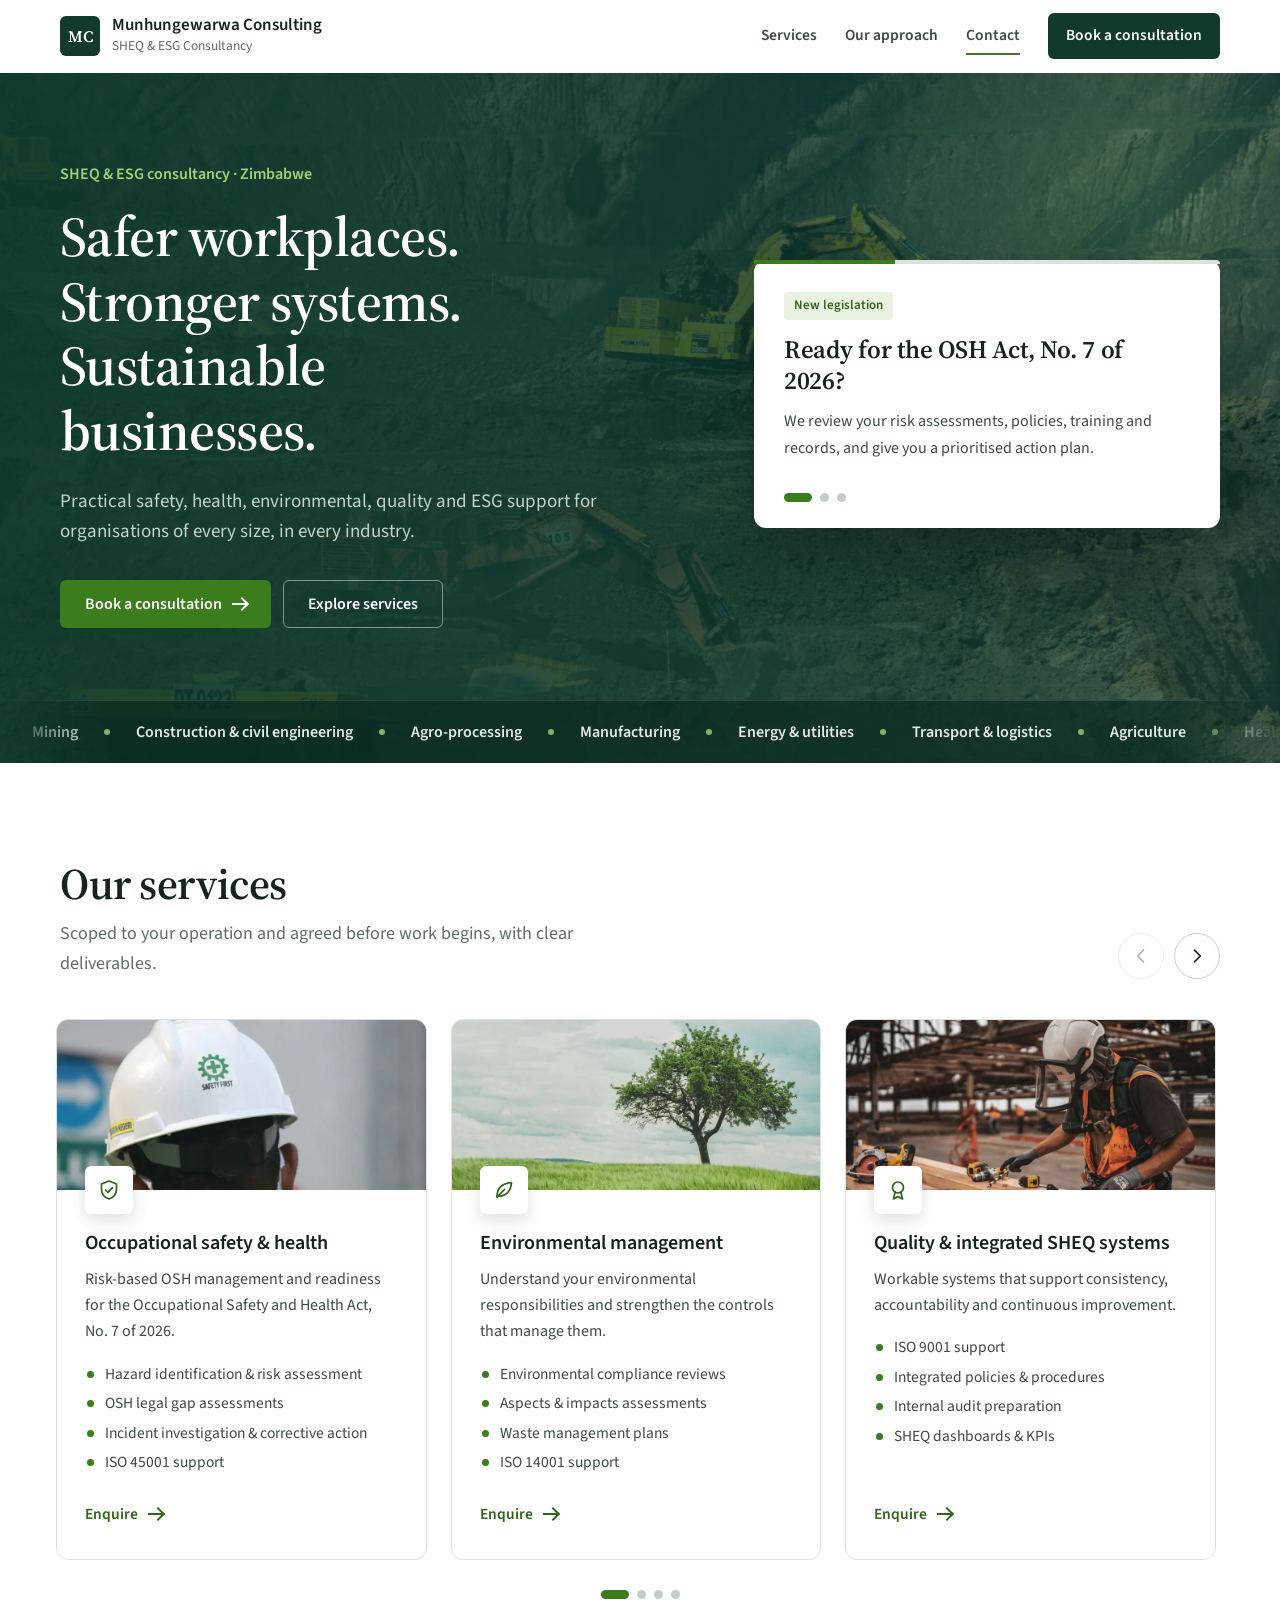
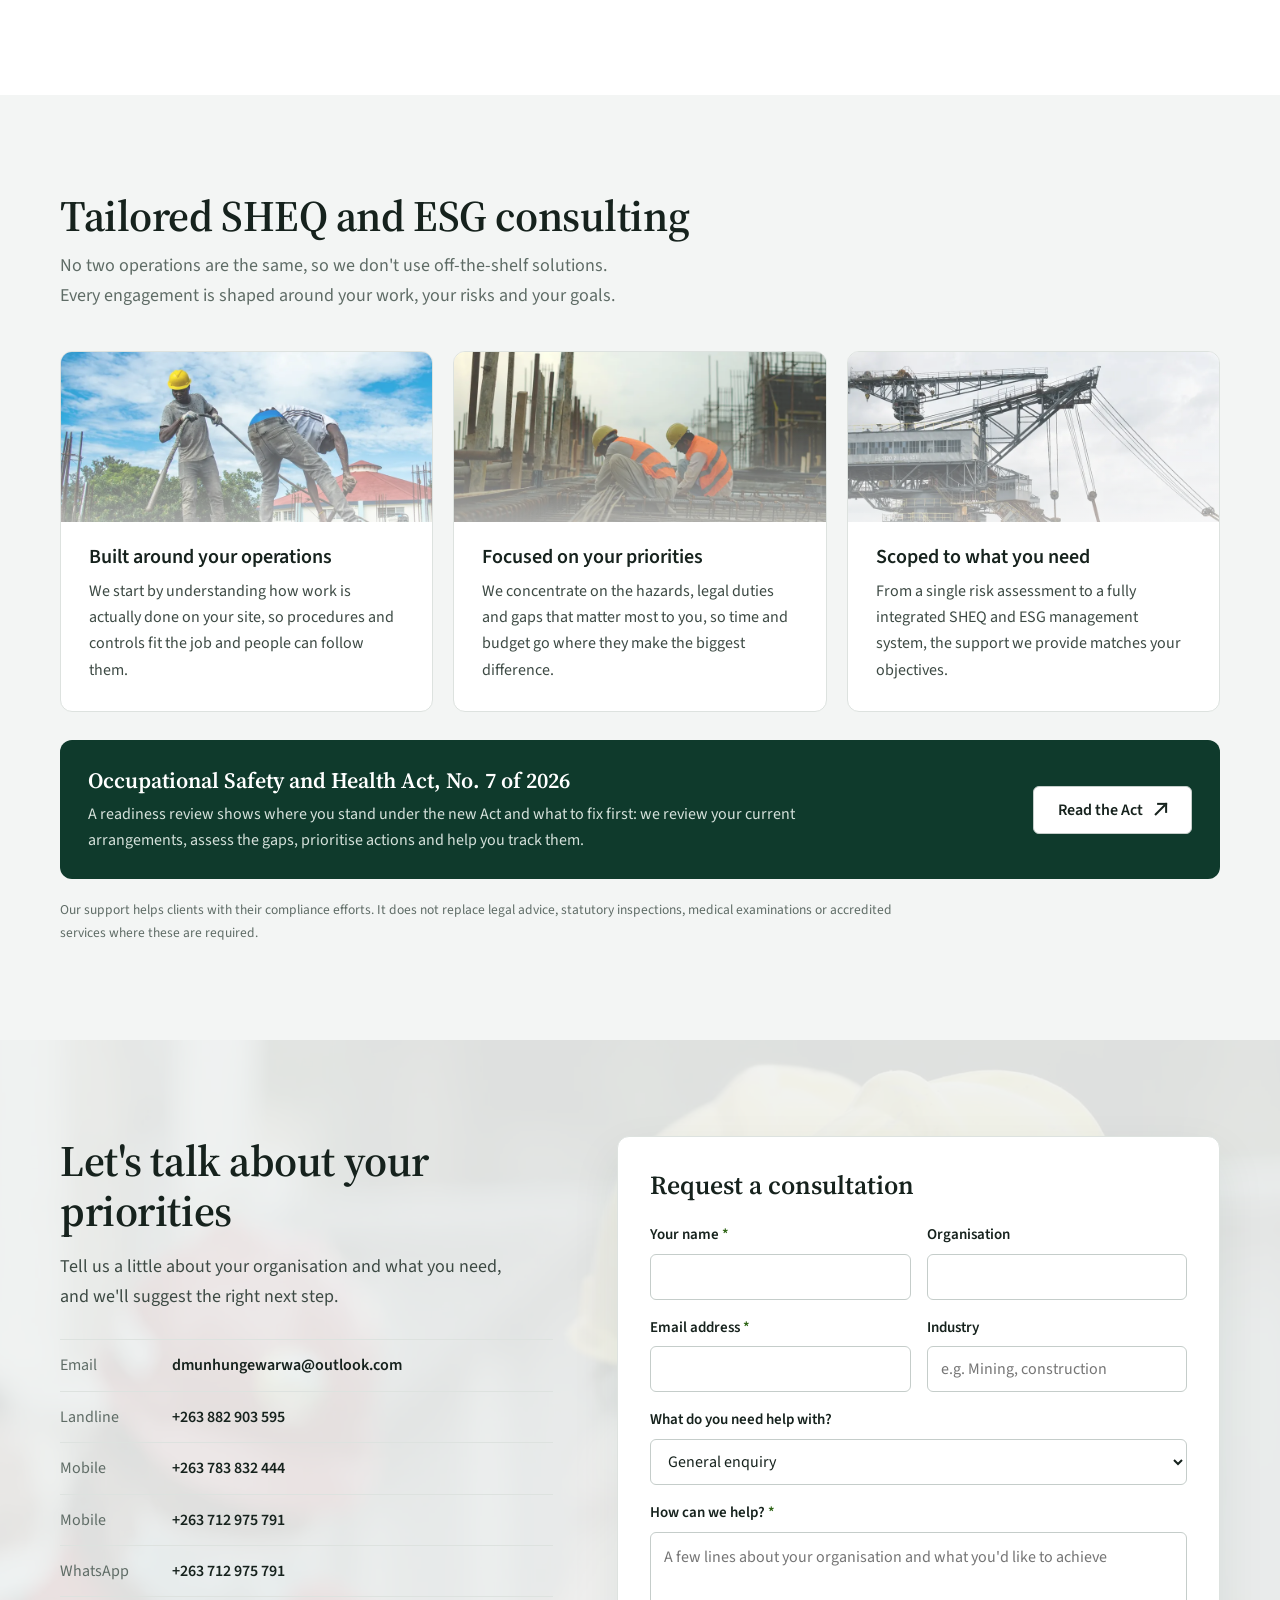
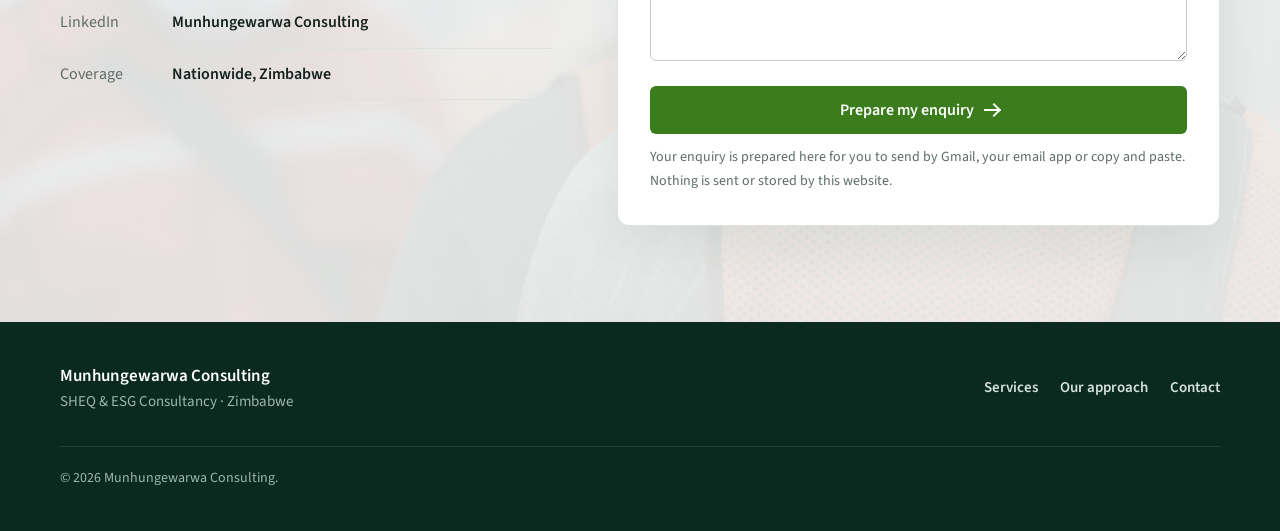
==== commit ae900208: "Add favicon and update meta tags in index.html Added favicon link and updated meta description for S" ====
--- a/index.html
+++ b/index.html
@@ -4,6 +4,7 @@
 <meta charset="utf-8">
 <meta name="viewport" content="width=device-width, initial-scale=1">
 <meta name="theme-color" content="#0f3a2c">
+ <link rel="icon" type="image/png" href="/images/favicon.png">
 <meta name="description" content="Tailored SHEQ and ESG consulting for organisations across all industries in Zimbabwe: occupational safety and health, OSH Act 2026 readiness, environmental, quality and ESG support.">
 <meta property="og:title" content="Munhungewarwa Consulting | SHEQ & ESG Consultancy">
 <meta property="og:description" content="Safer workplaces. Stronger systems. Sustainable businesses.">
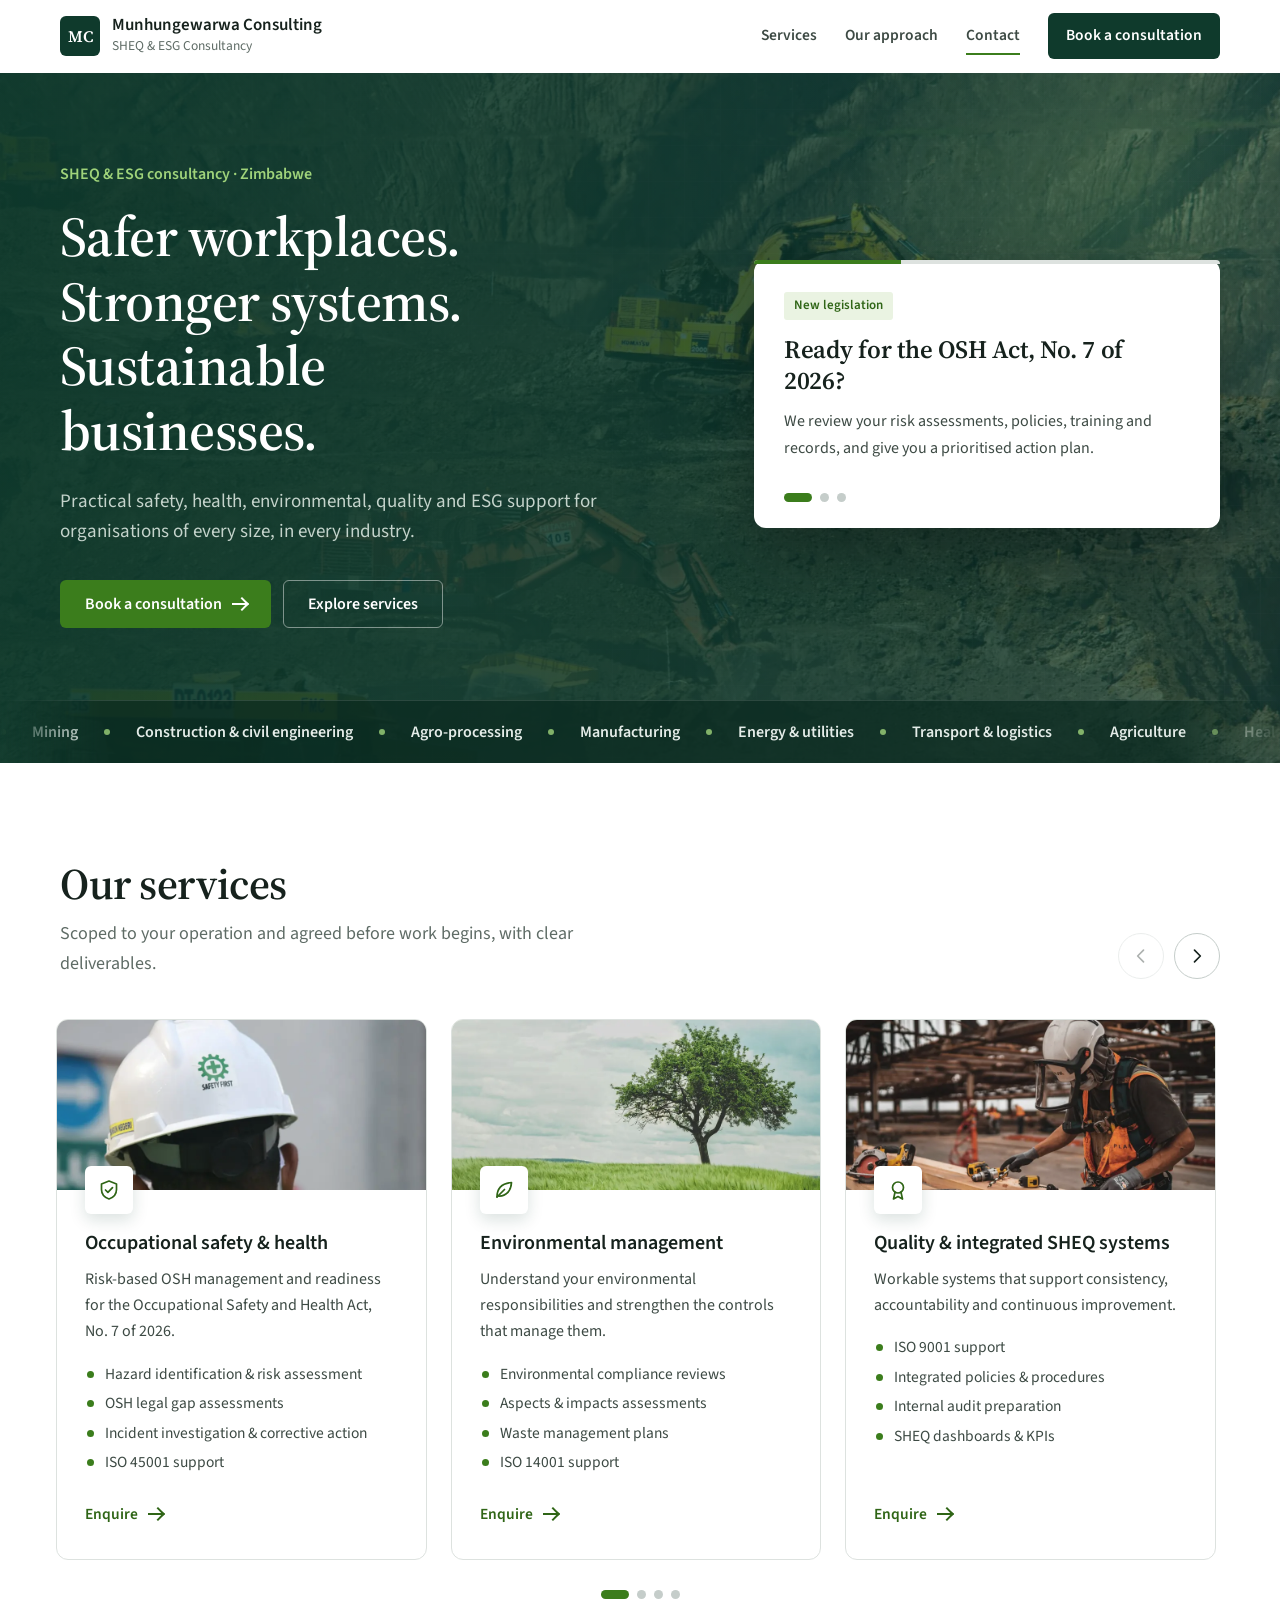
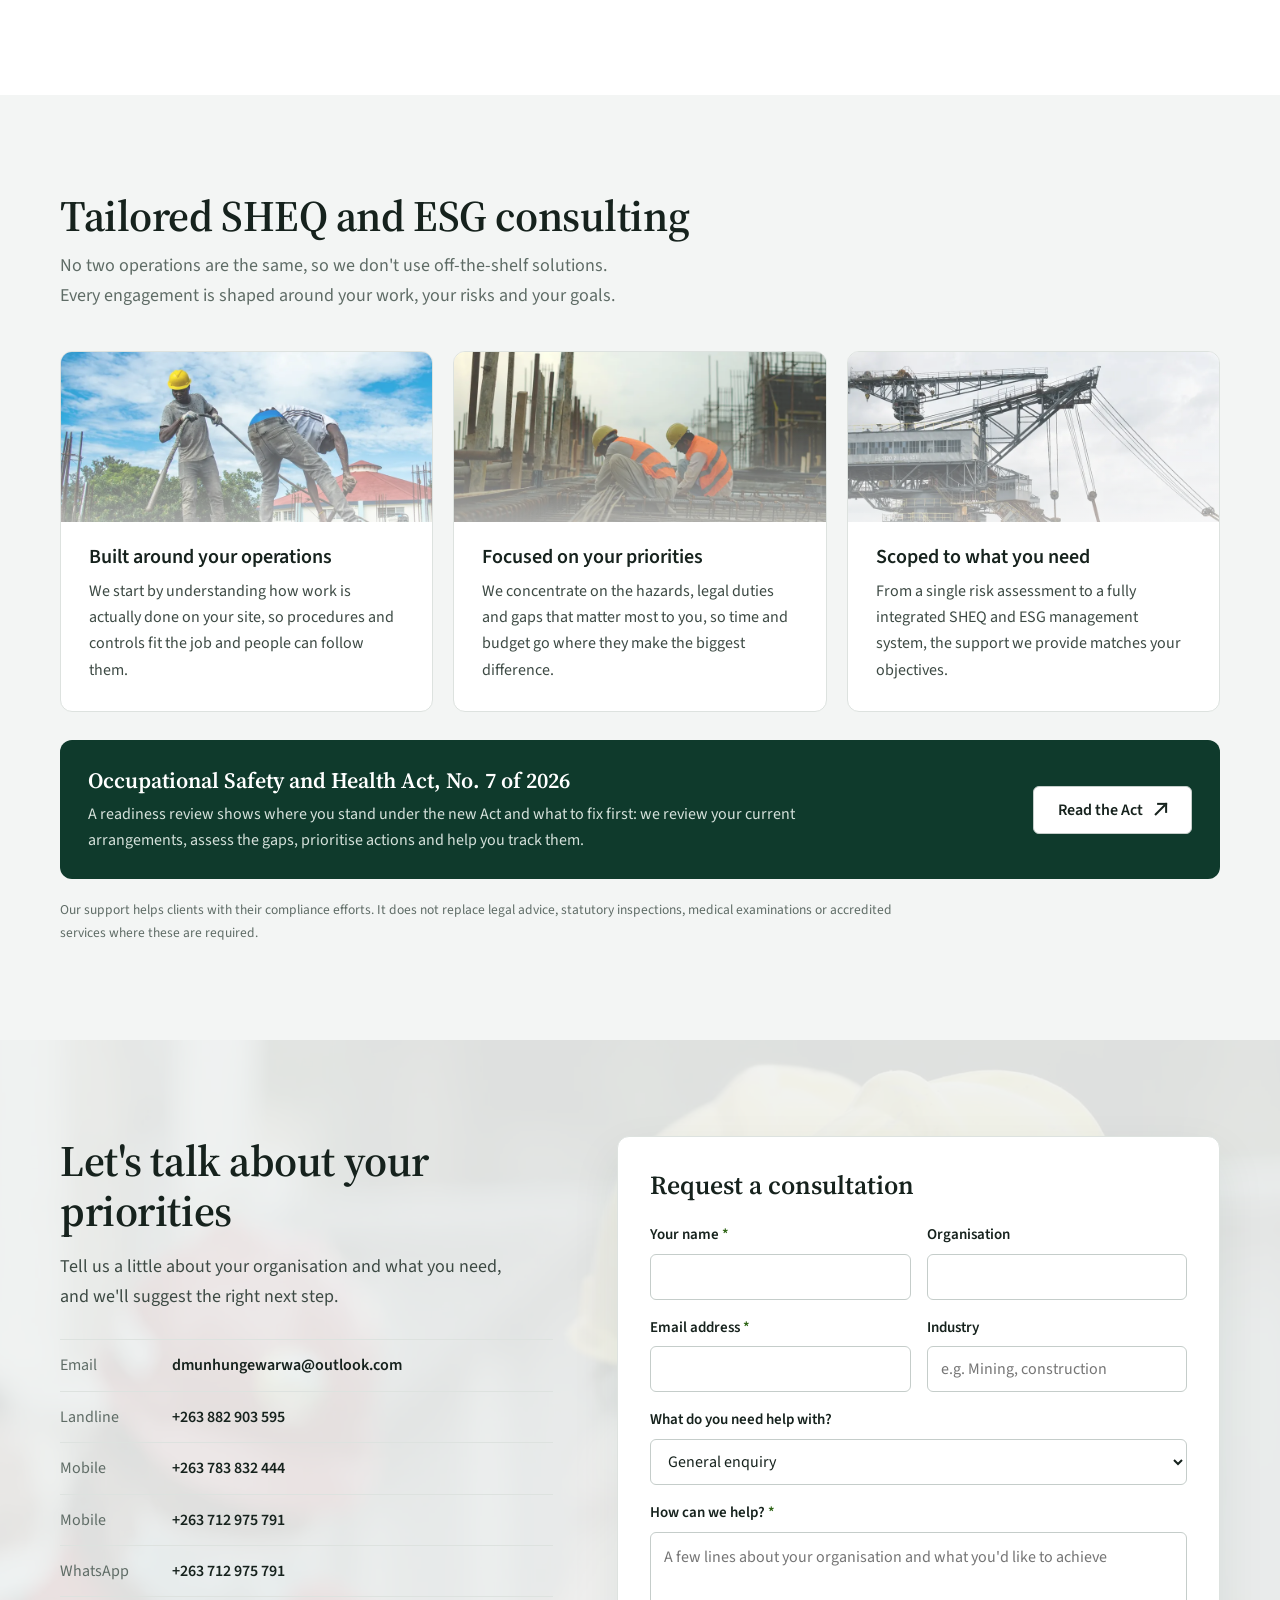
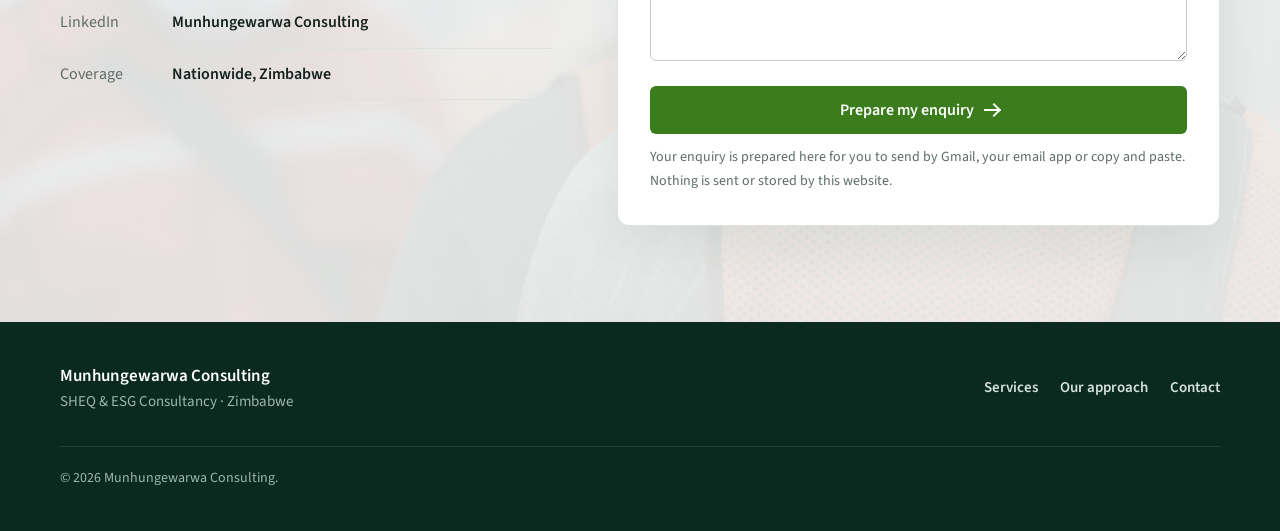
==== commit 7141fcb9: "Integrate Google Tag Manager into index.html Added Google Tag Manager scripts for tracking." ====
--- a/index.html
+++ b/index.html
@@ -1,6 +1,12 @@
 <!doctype html>
 <html lang="en">
 <head>
+ <script async src="https://www.googletagmanager.com/gtm.js?id=GTM-KT4ZP2PK"></script>
+<script>
+  window.dataLayer = window.dataLayer || [];
+  function gtag(){dataLayer.push(arguments);}
+  gtag('js', new Date());
+</script>
 <meta charset="utf-8">
 <meta name="viewport" content="width=device-width, initial-scale=1">
 <meta name="theme-color" content="#0f3a2c">
@@ -16,7 +22,7 @@
 <link rel="stylesheet" href="styles.css">
 <script>document.documentElement.classList.add('js')</script>
 <script defer src="script.js"></script>
-</head>
+</head> 
 <body>
 <a class="skip" href="#main">Skip to content</a>
 
